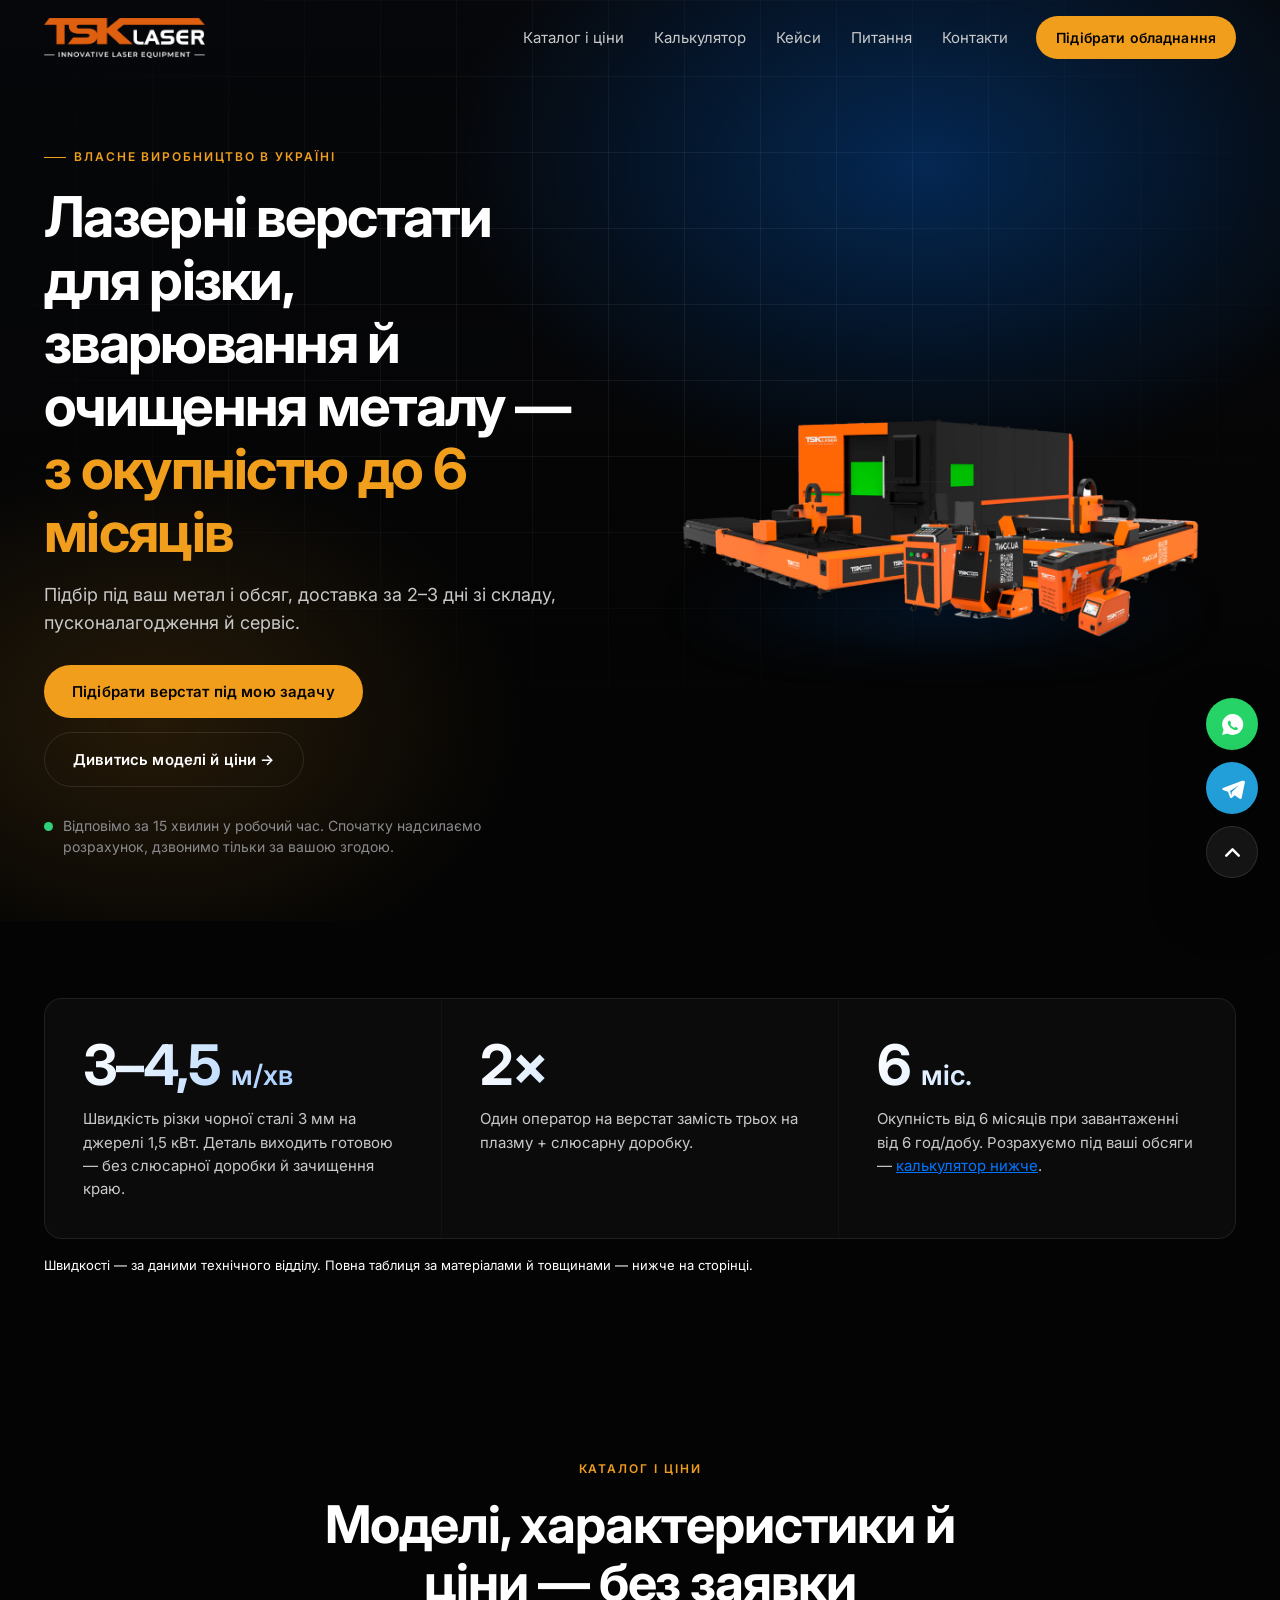
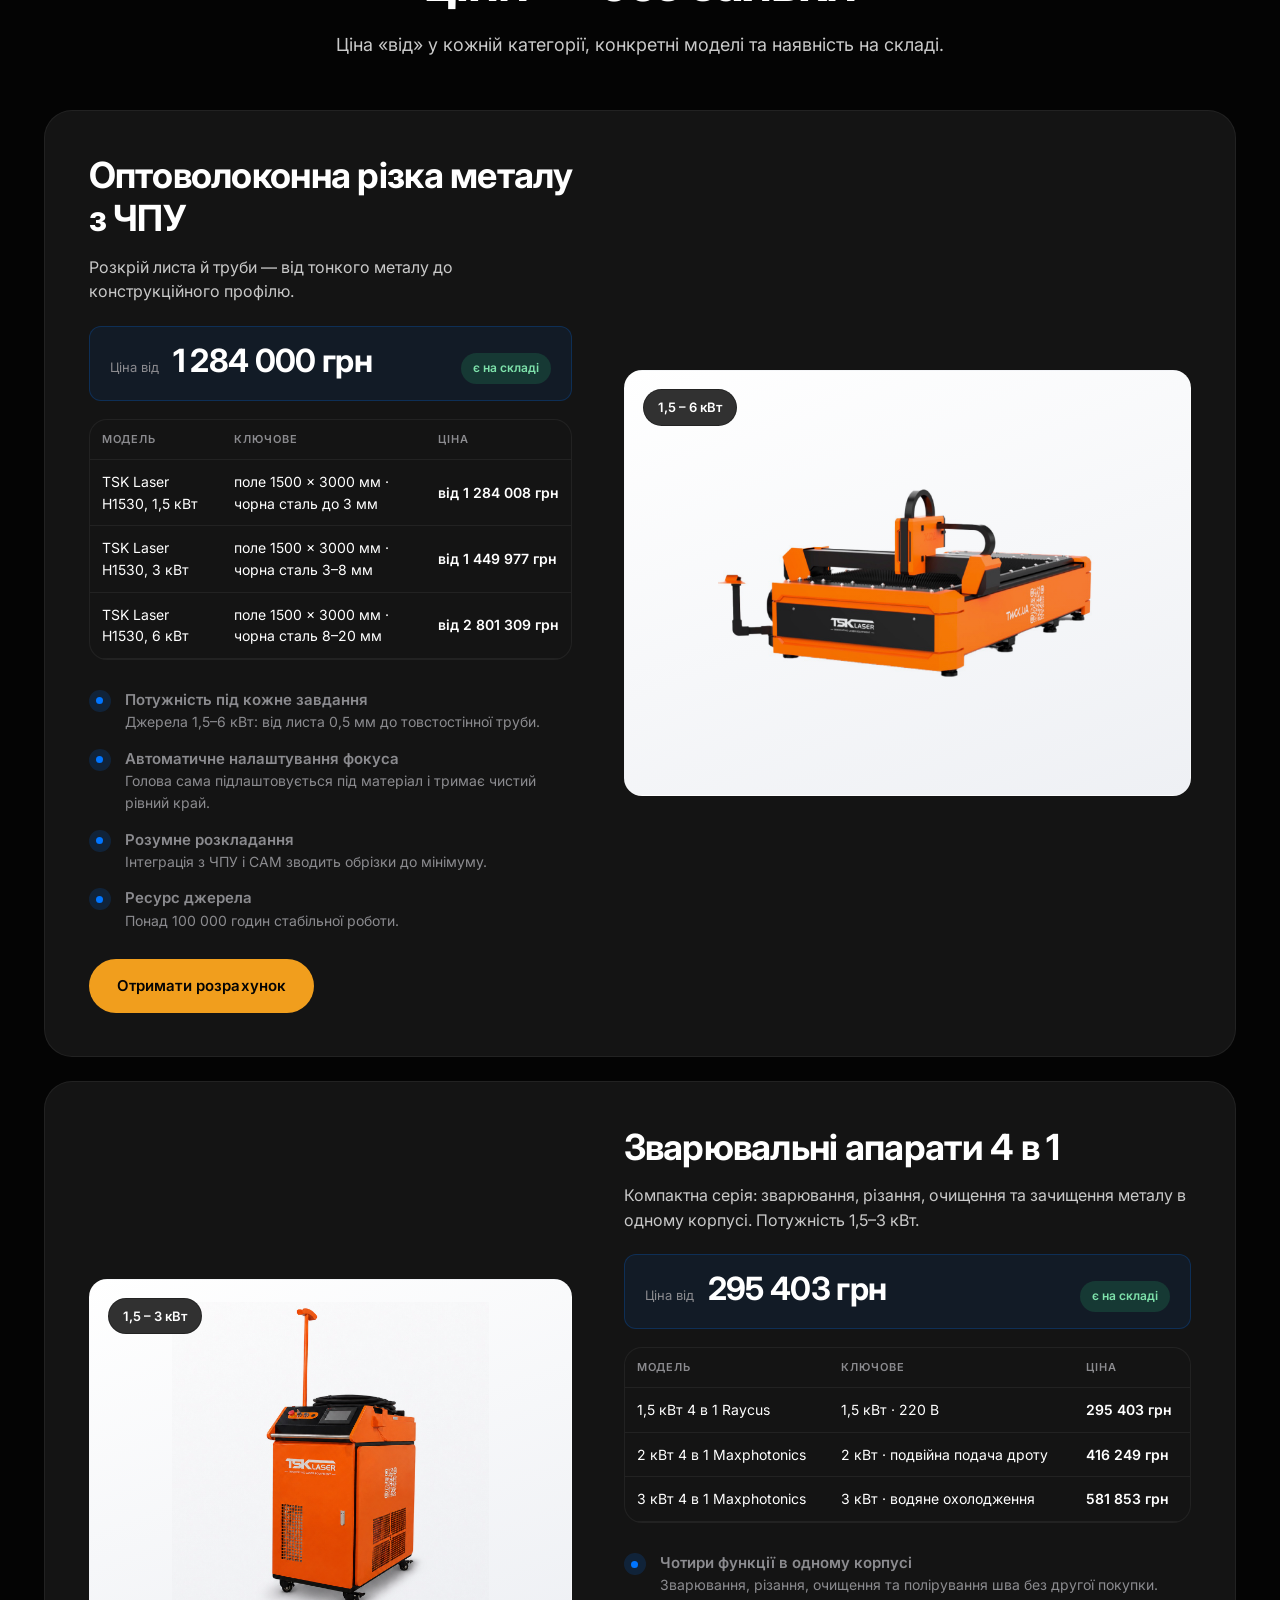
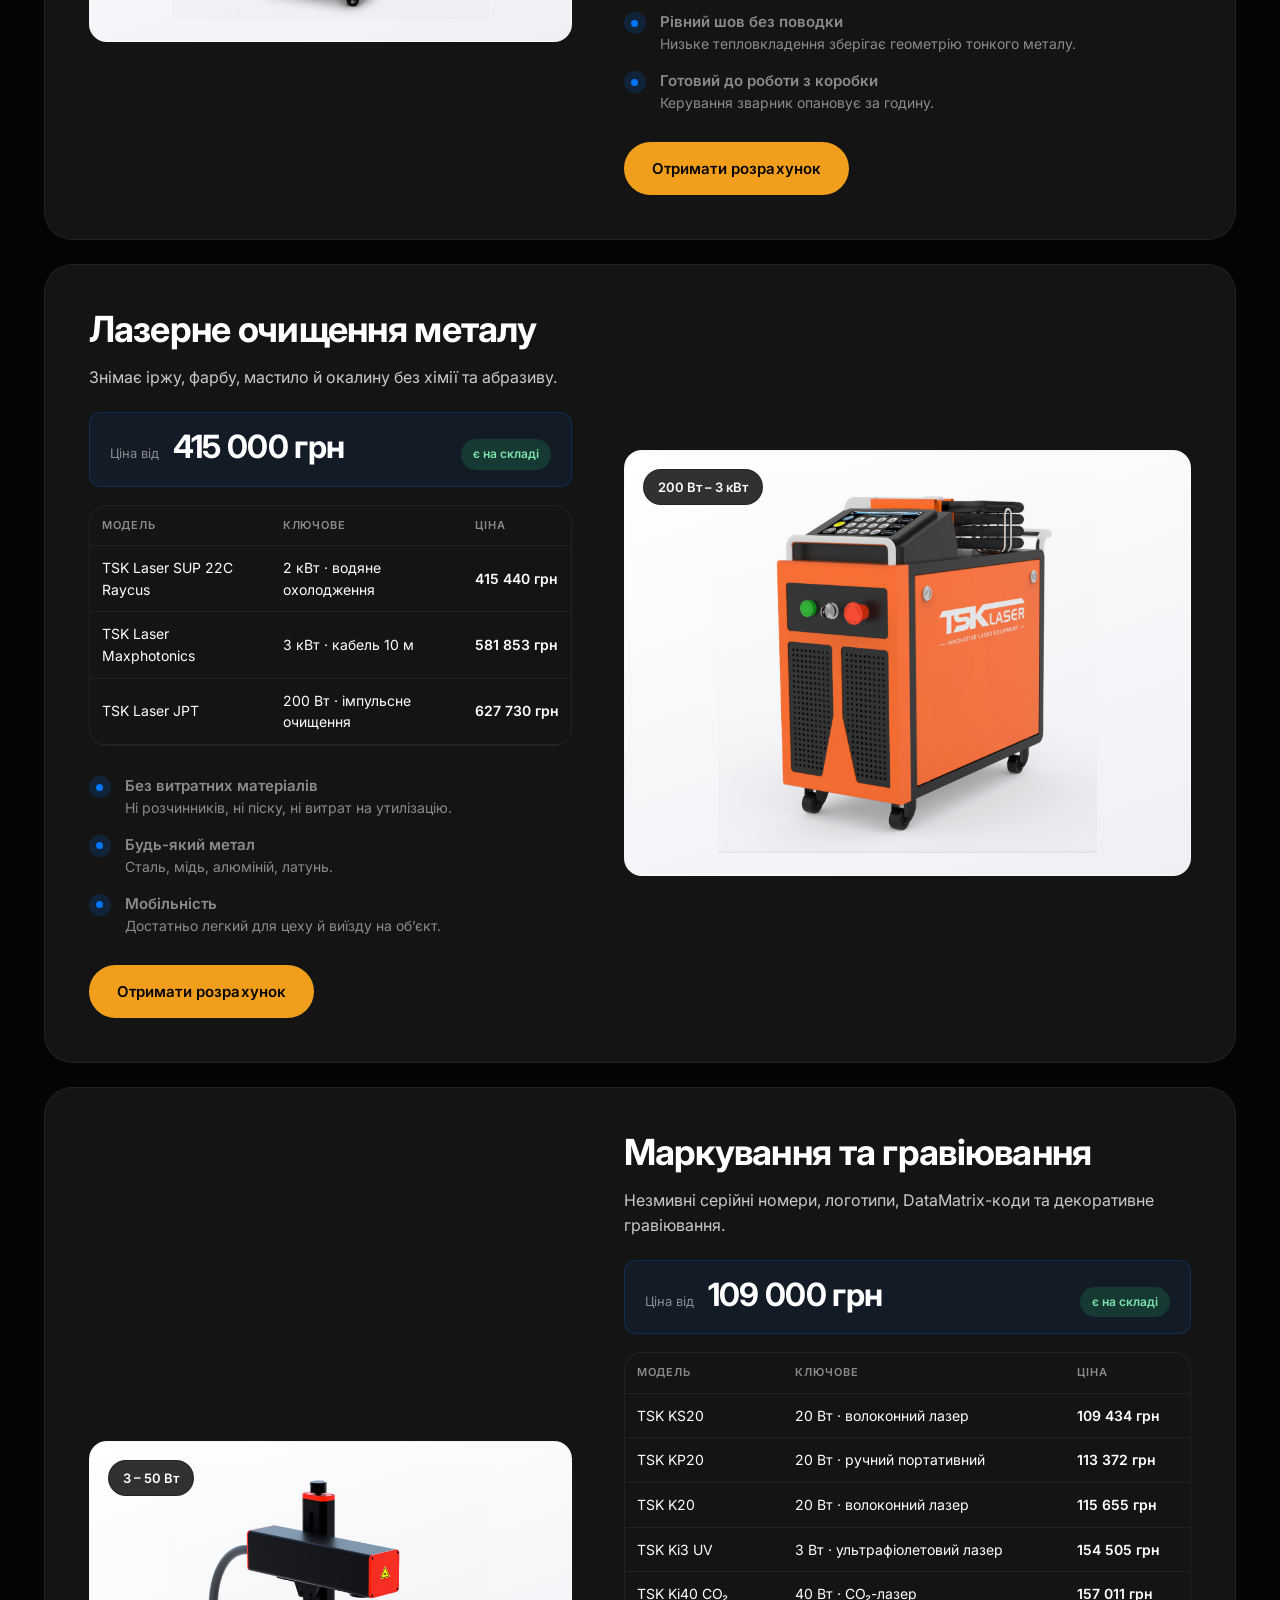
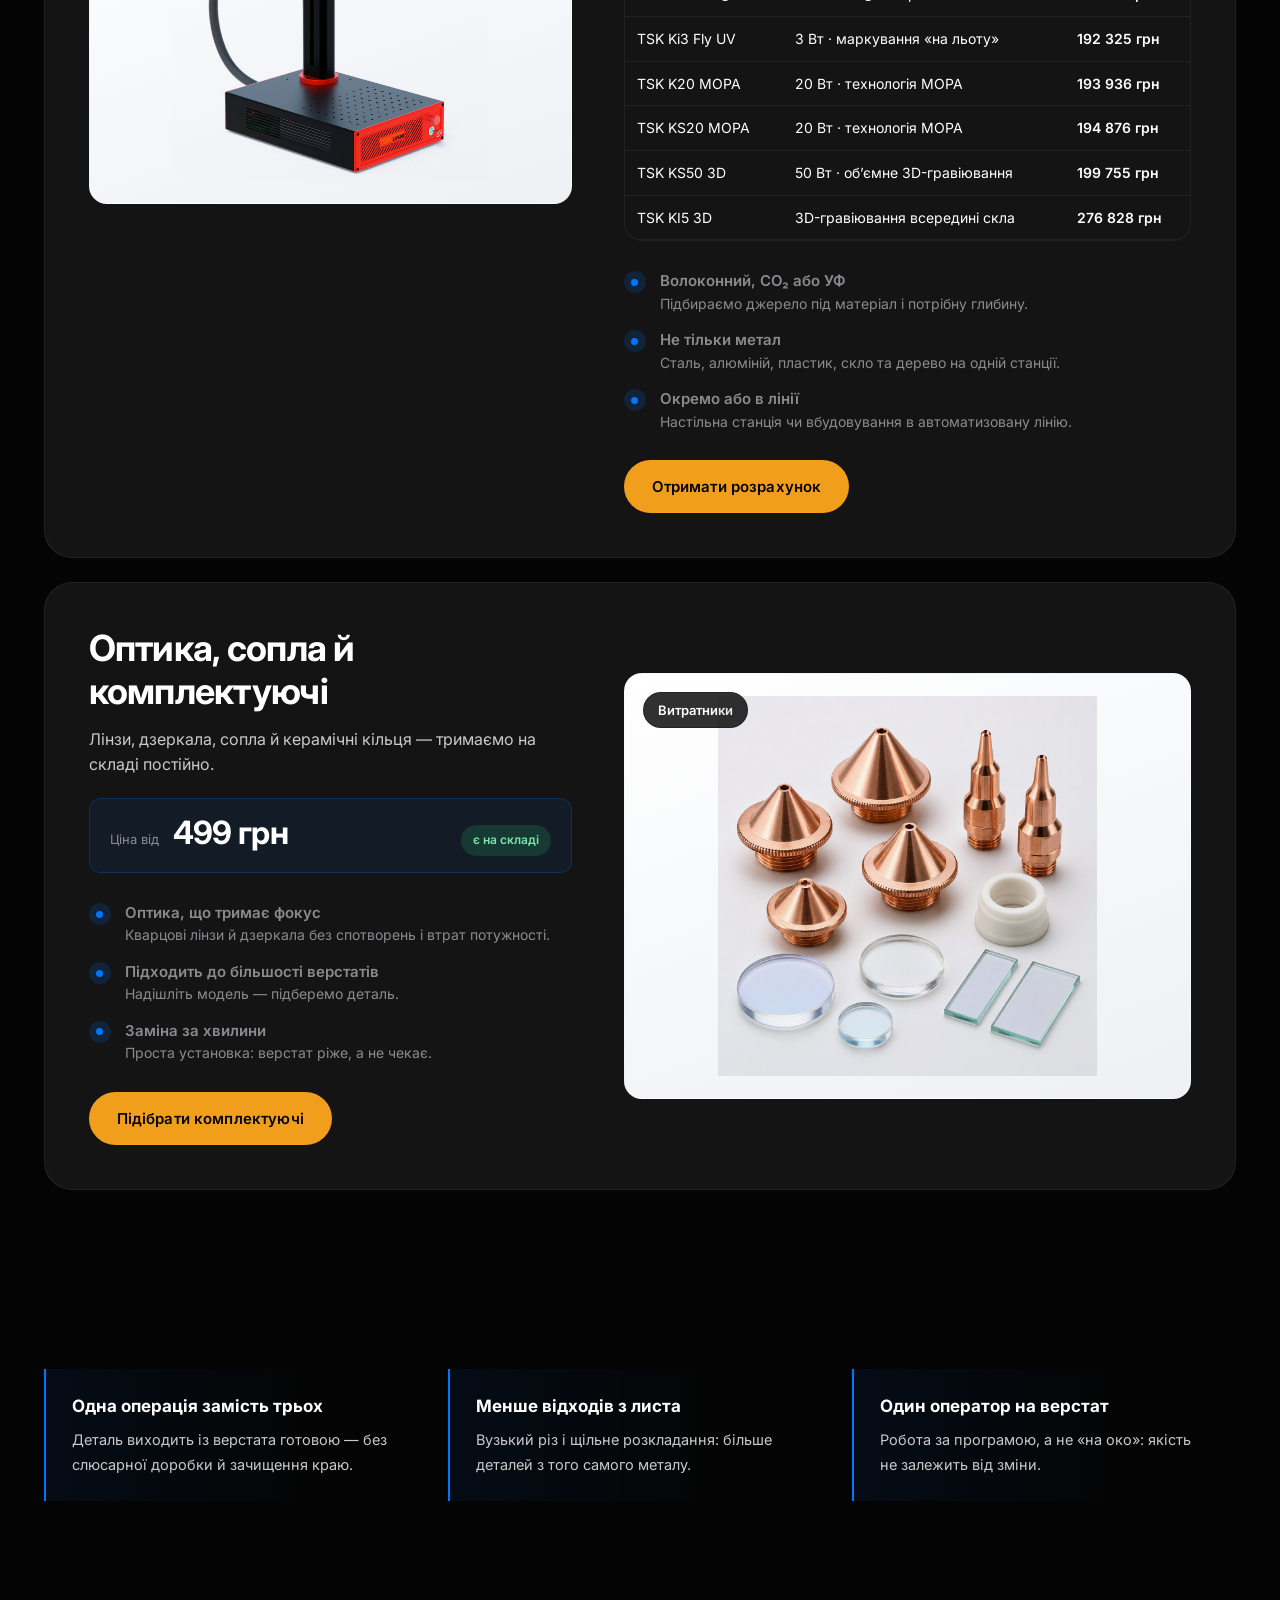
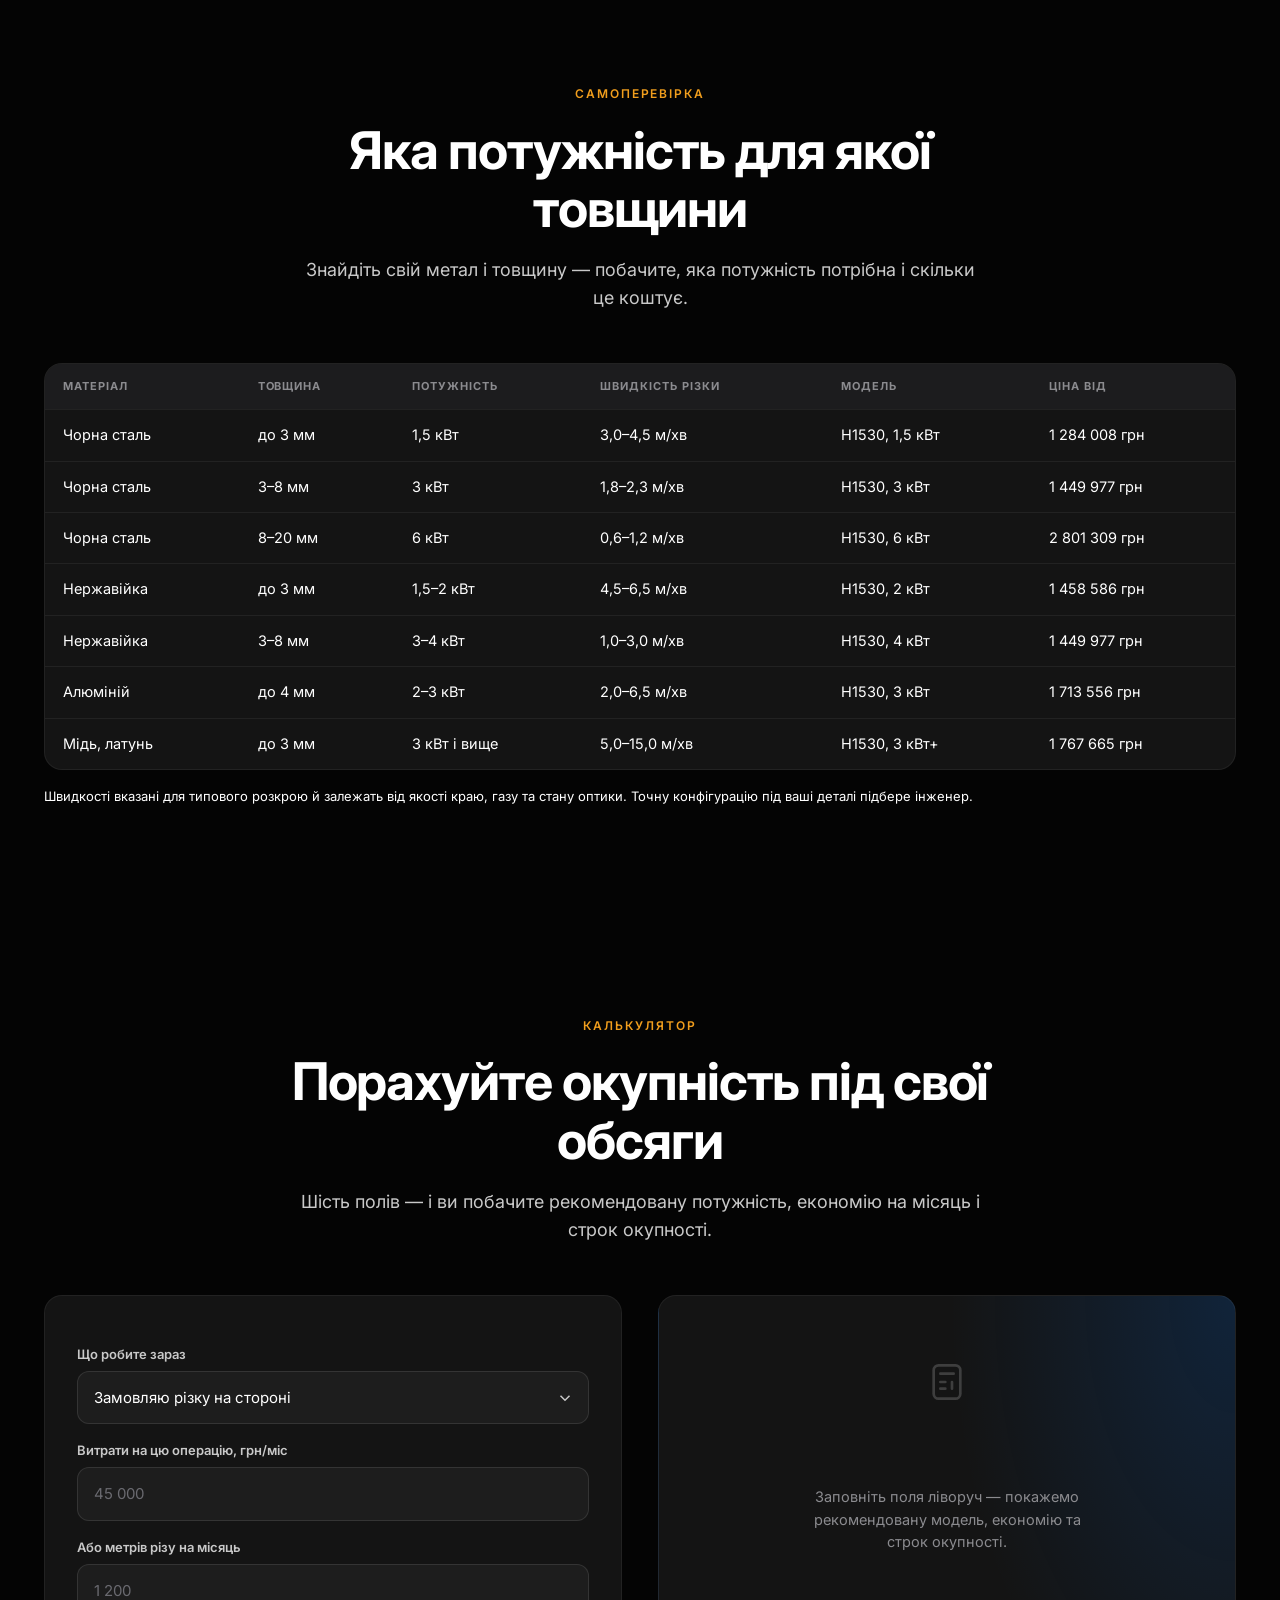
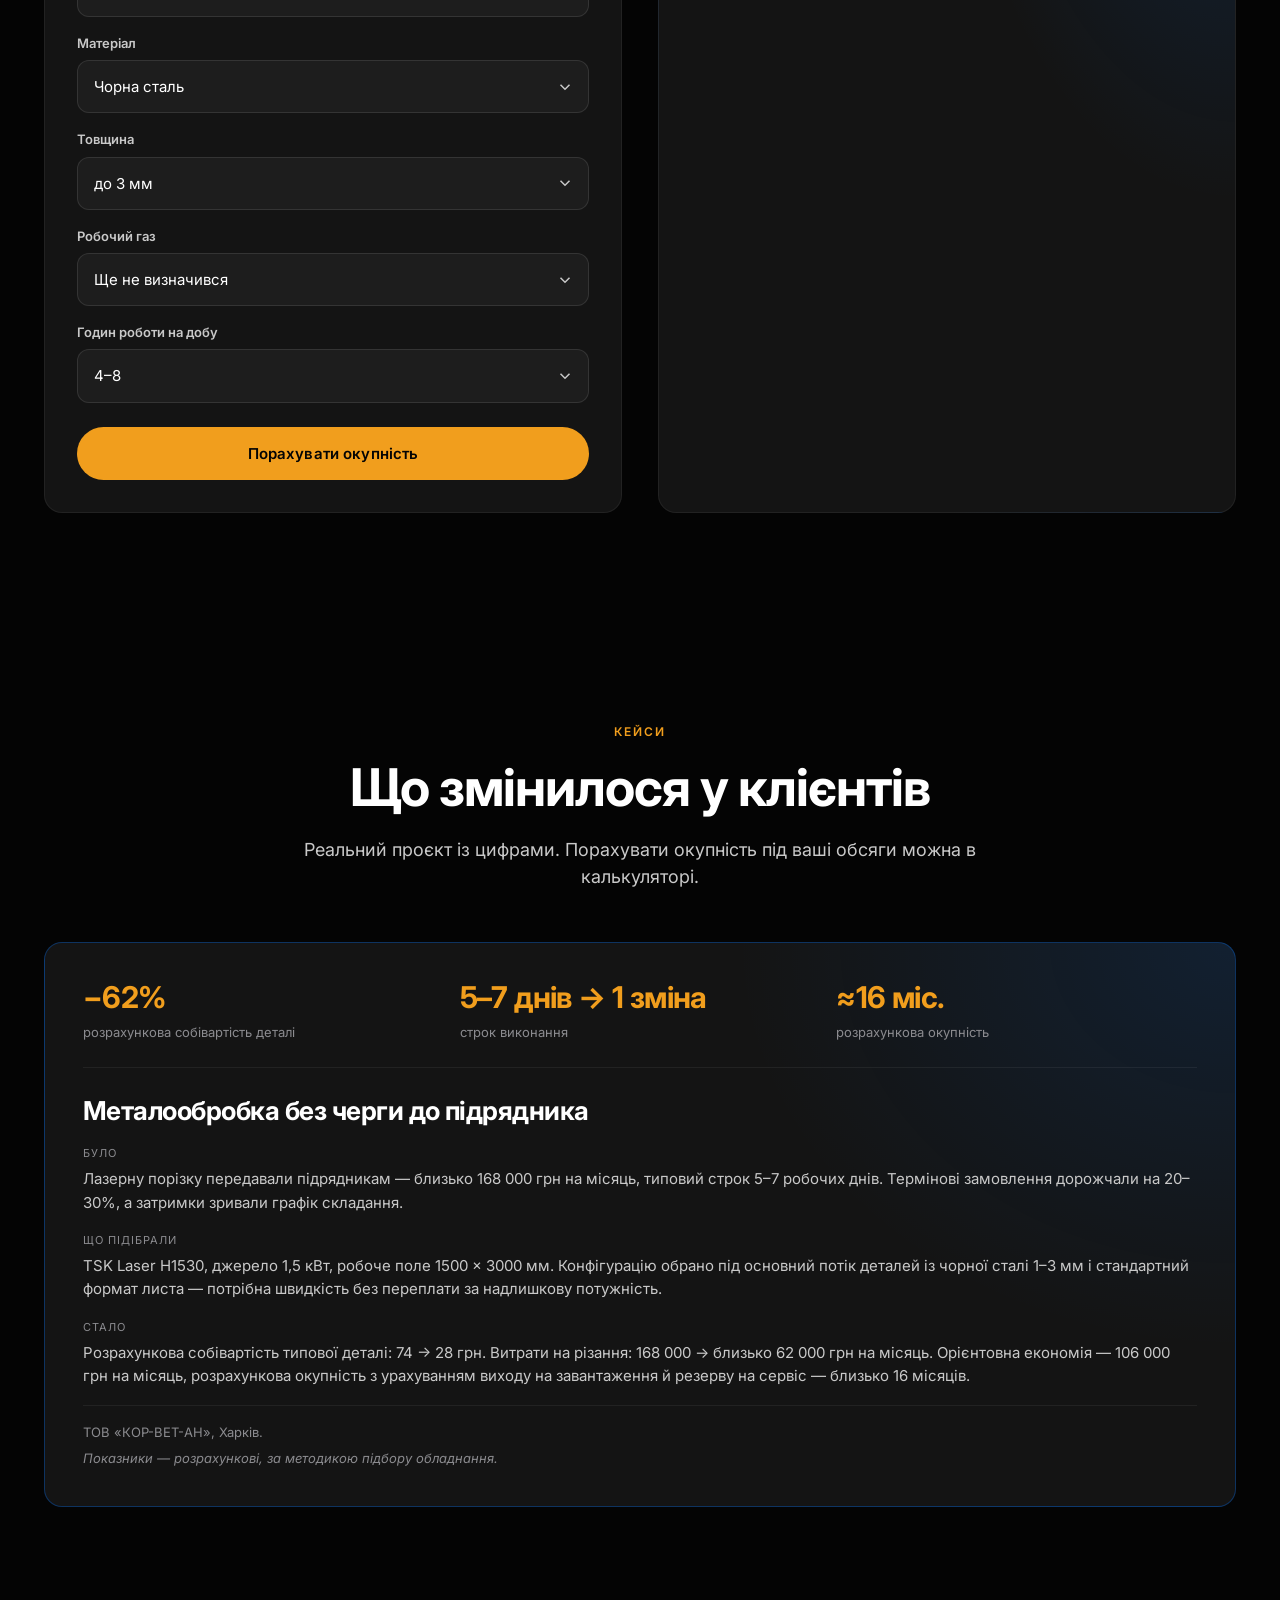
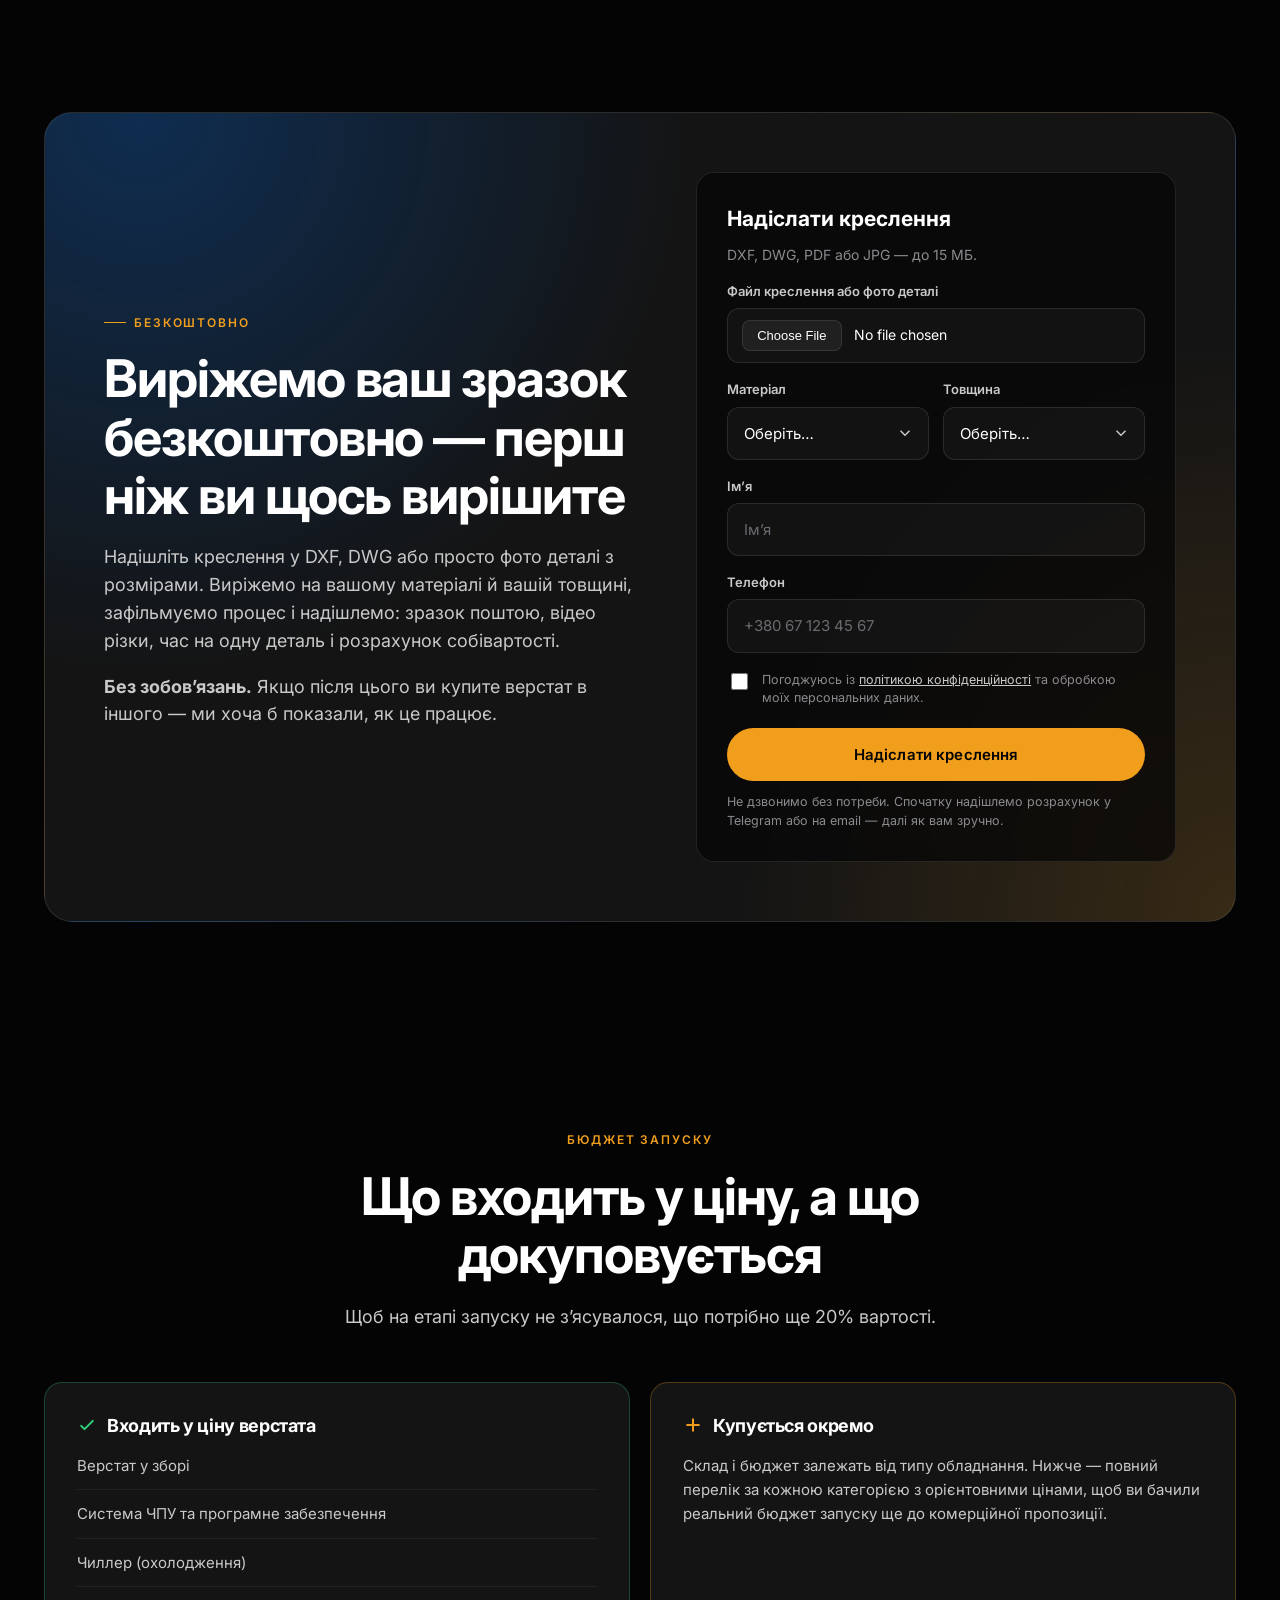
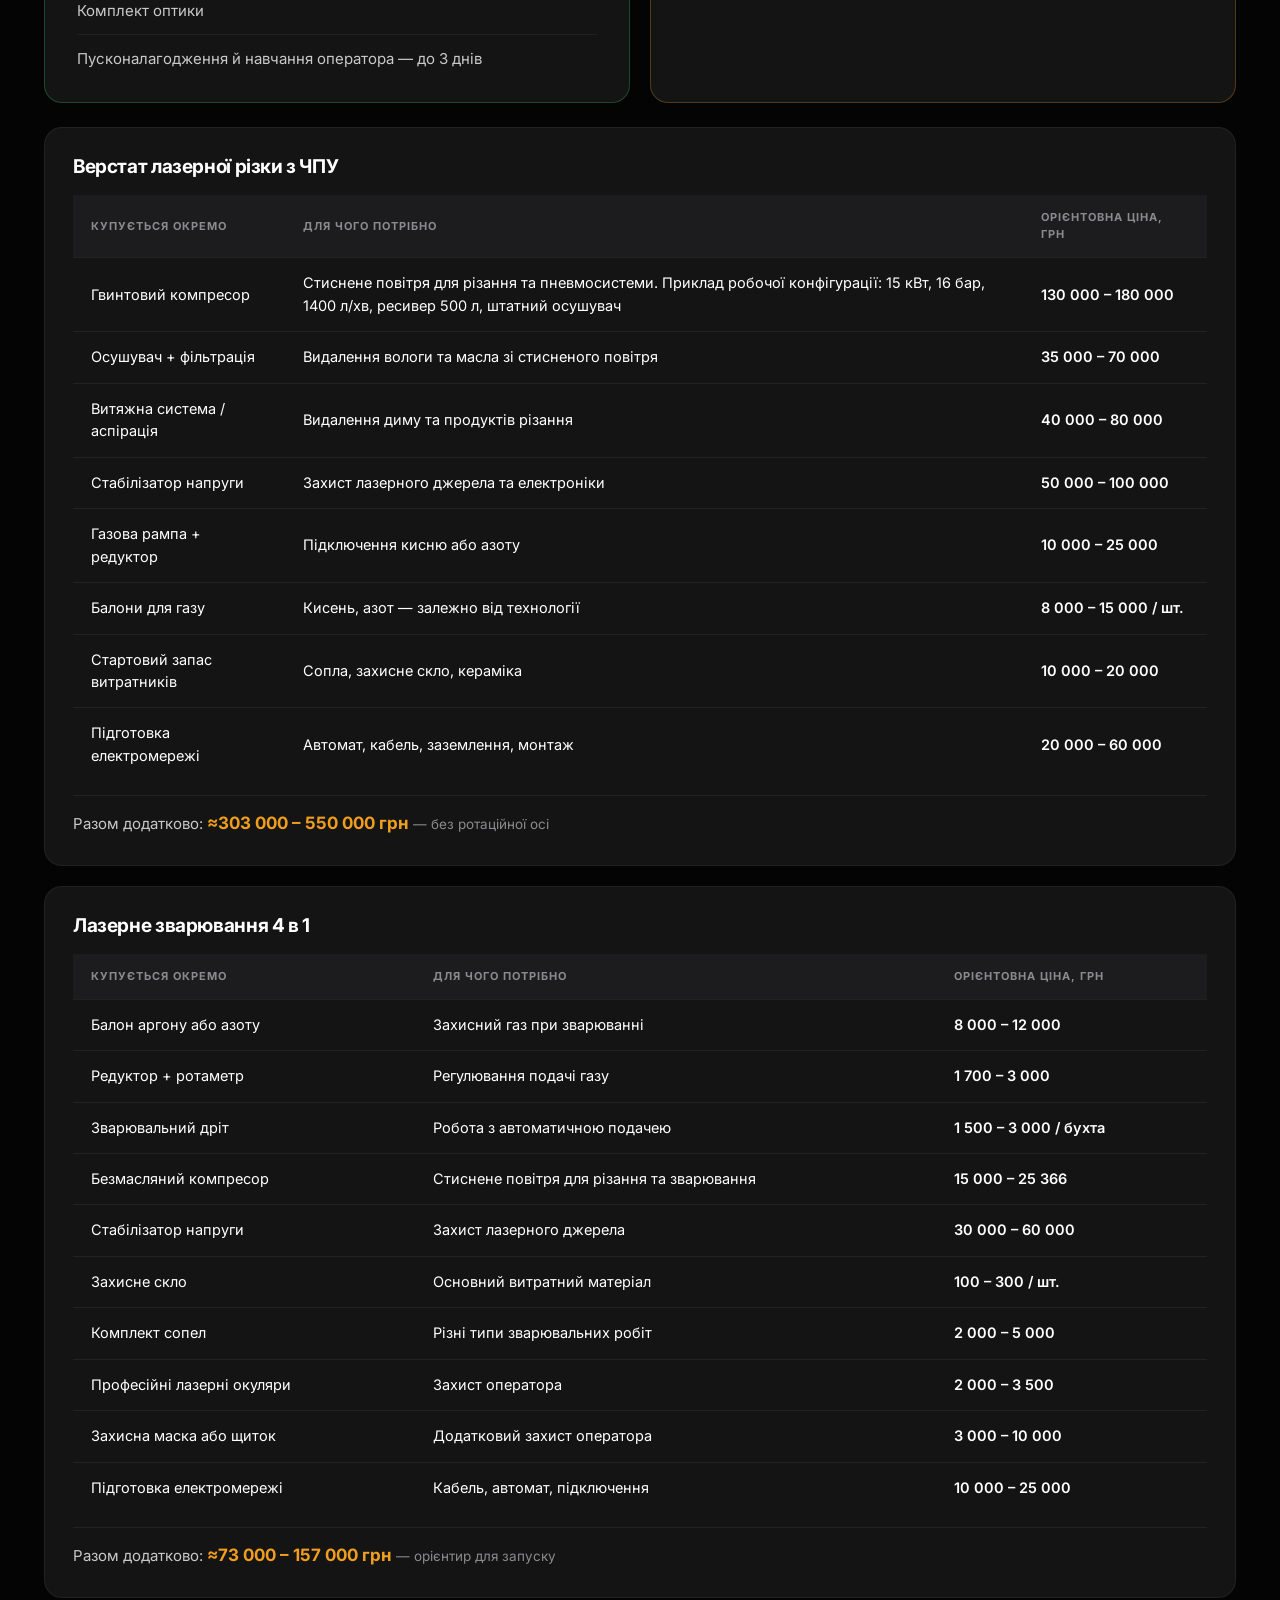
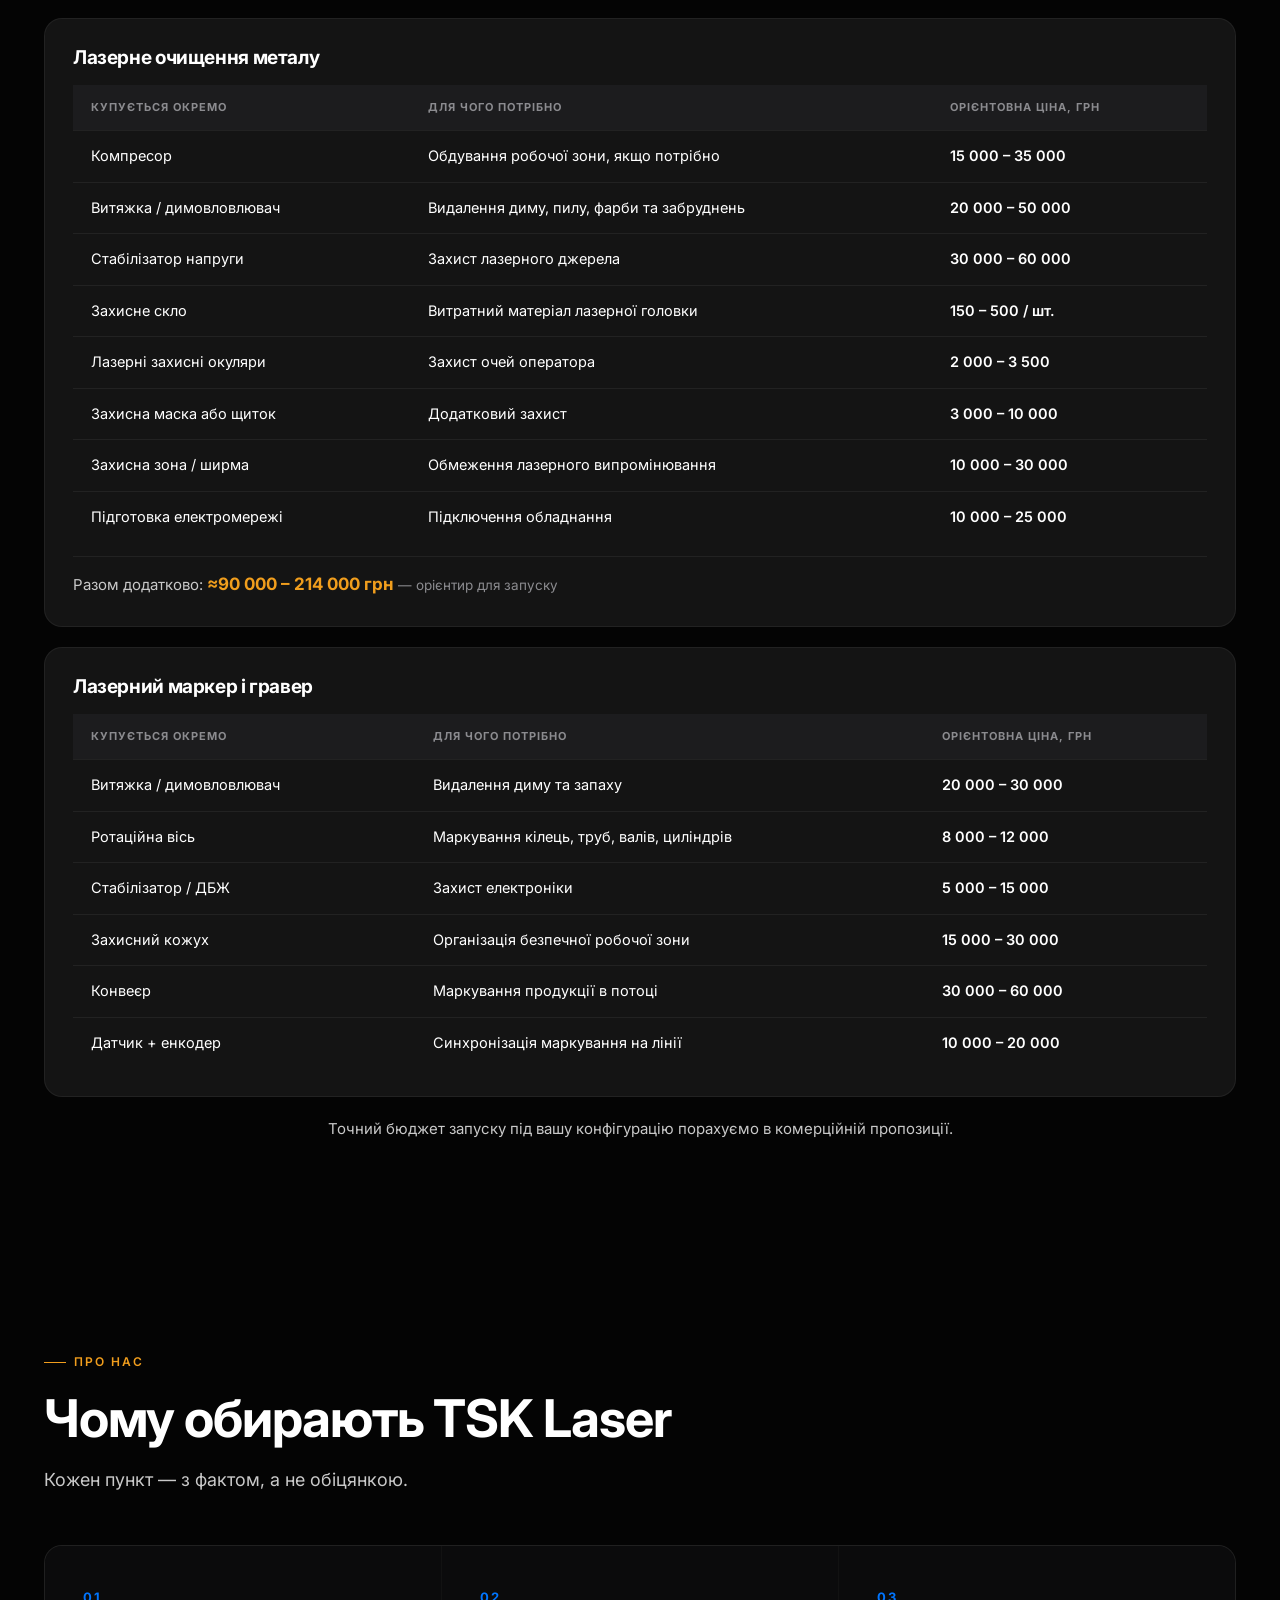
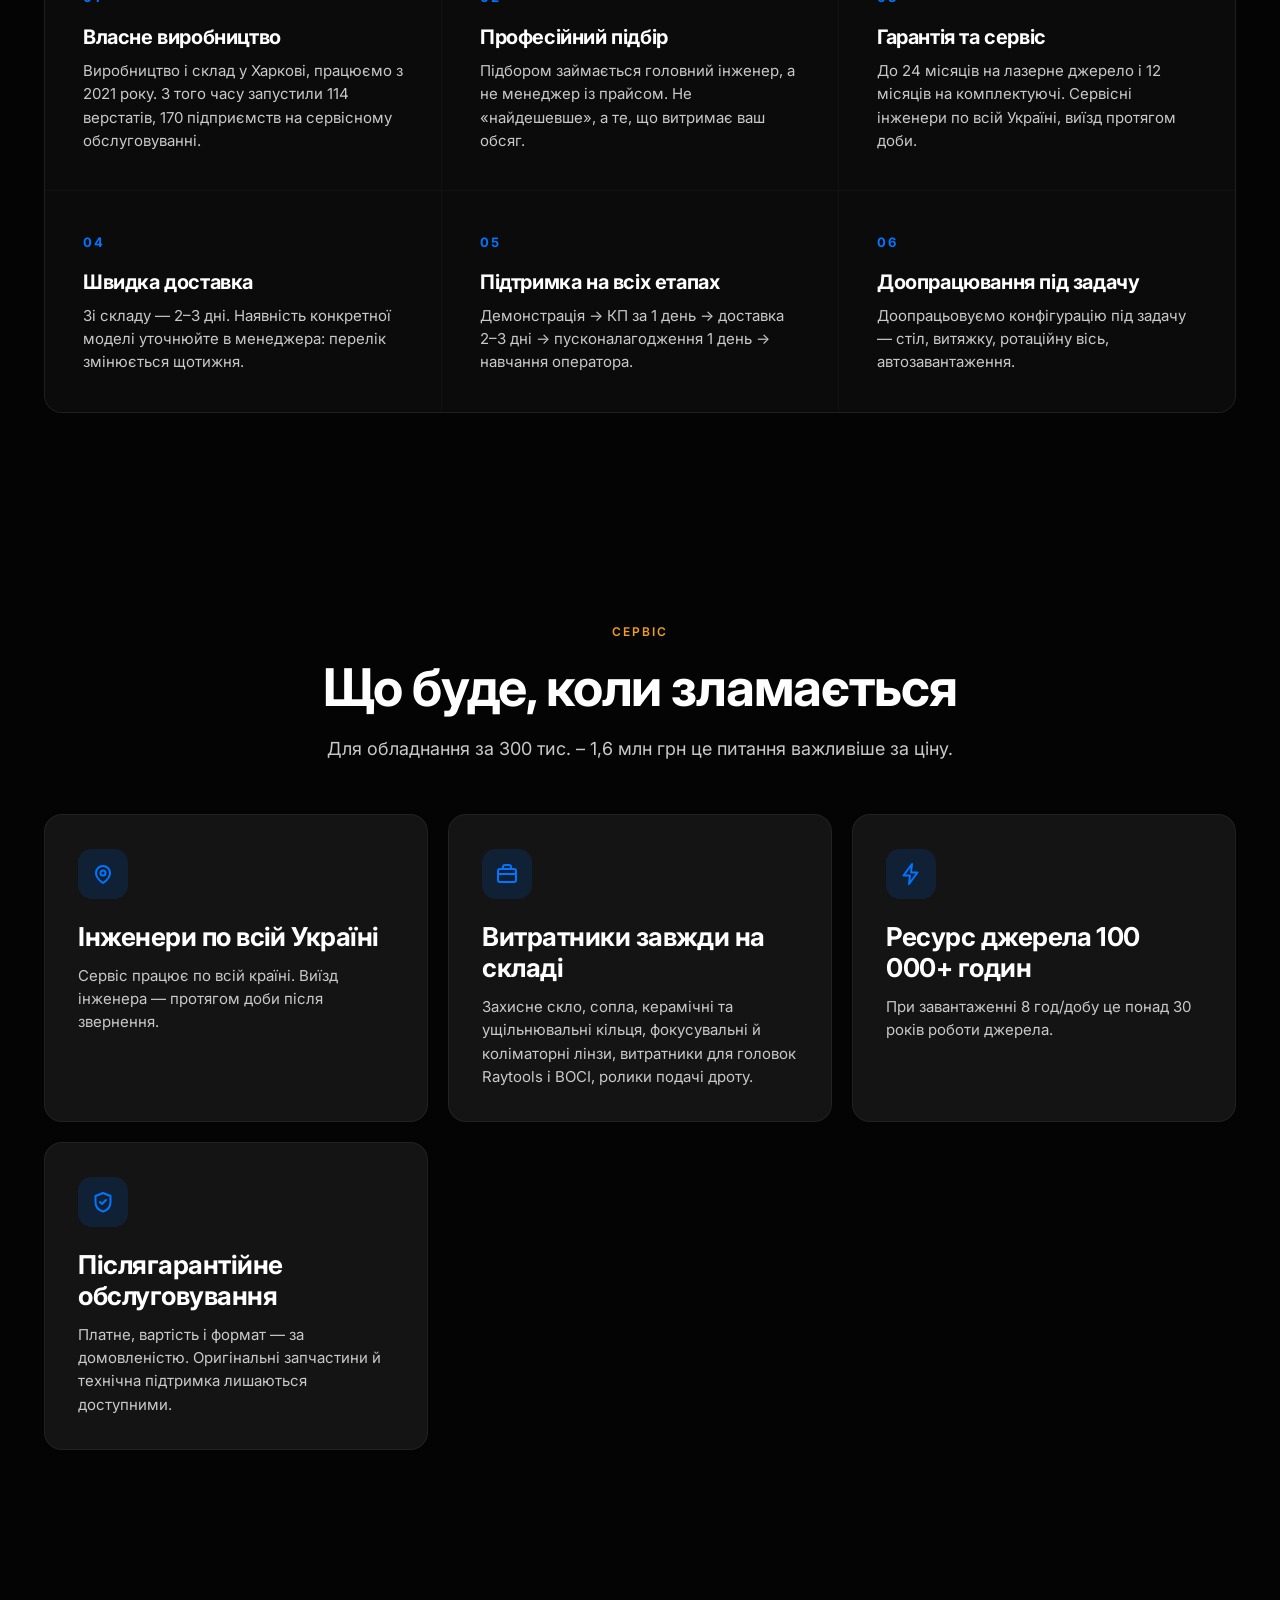
==== index.html @ 5970e2fc "Обмеження кількості цифр у полі телефону Більше 12 цифр (380 + 9 абонентських) ввести неможливо — ні" ====
<!DOCTYPE html>
<html lang="uk">
<head>
<meta charset="utf-8">

<!-- Google Tag Manager -->
<script>(function(w,d,s,l,i){w[l]=w[l]||[];w[l].push({'gtm.start':
new Date().getTime(),event:'gtm.js'});var f=d.getElementsByTagName(s)[0],
j=d.createElement(s),dl=l!='dataLayer'?'&l='+l:'';j.async=true;j.src=
'https://www.googletagmanager.com/gtm.js?id='+i+dl;f.parentNode.insertBefore(j,f);
})(window,document,'script','dataLayer','GTM-WZQLL2J5');</script>
<!-- End Google Tag Manager -->

<meta name="viewport" content="width=device-width, initial-scale=1">
<title>Лазерні верстати для різки, зварювання й очищення металу — TSK Laser</title>
<meta name="description" content="Лазерні верстати для різки, зварювання й очищення металу з окупністю до 6 місяців. Власне виробництво, підбір під ваш метал і обсяг, доставка 2–3 дні зі складу, пусконалагодження й сервіс.">
<meta name="theme-color" content="#040404">
<link rel="icon" type="image/png" href="assets/img/favicon.png">
<link rel="apple-touch-icon" href="assets/img/favicon.png">

<meta property="og:type" content="website">
<meta property="og:title" content="Лазерні верстати для різки, зварювання й очищення металу">
<meta property="og:description" content="Окупність до 6 місяців. Підбір під ваш метал і обсяг, доставка 2–3 дні зі складу, пусконалагодження й сервіс.">
<meta property="og:image" content="assets/img/og-cover.jpg">
<meta property="og:image:width" content="1200">
<meta property="og:image:height" content="630">
<meta property="og:locale" content="uk_UA">
<meta name="twitter:card" content="summary_large_image">

<link rel="preconnect" href="https://fonts.googleapis.com">
<link rel="preconnect" href="https://fonts.gstatic.com" crossorigin>
<link href="https://fonts.googleapis.com/css2?family=Inter:wght@400;500;600;700&display=swap" rel="stylesheet">
<link rel="stylesheet" href="assets/css/style.css">
</head>
<body>

<!-- Google Tag Manager (noscript) -->
<noscript><iframe src="https://www.googletagmanager.com/ns.html?id=GTM-WZQLL2J5"
height="0" width="0" style="display:none;visibility:hidden"></iframe></noscript>
<!-- End Google Tag Manager (noscript) -->


<!-- ============================ HEADER (А-1) ============================ -->
<header class="header" id="header">
  <div class="shell header__inner">
    <a class="logo" href="#top" aria-label="TSK Laser — на головну">
      <img class="logo__img" src="assets/img/logo.png" alt=""
           width="720" height="179" decoding="async">
    </a>

    <nav class="nav" aria-label="Основне меню">
      <ul class="nav__list">
        <li><a class="nav__link" href="#catalog">Каталог і ціни</a></li>
        <li><a class="nav__link" href="#calc">Калькулятор</a></li>
        <li><a class="nav__link" href="#cases">Кейси</a></li>
        <li><a class="nav__link" href="#faq">Питання</a></li>
        <li><a class="nav__link" href="#contacts">Контакти</a></li>
      </ul>
    </nav>

    <div class="header__actions">
      <button class="btn btn--amber btn--sm" type="button" data-quiz-open>Підібрати обладнання</button>

      <button class="burger" id="burger" type="button" aria-label="Меню" aria-expanded="false">
        <span></span><span></span><span></span>
      </button>
    </div>
  </div>
</header>

<div class="drawer" id="drawer">
  <a href="#catalog">Каталог і ціни</a>
  <a href="#thickness">Товщини й потужності</a>
  <a href="#calc">Калькулятор окупності</a>
  <a href="#cases">Кейси</a>
  <a href="#service">Сервіс</a>
  <a href="#faq">Питання</a>
  <a href="#contacts">Контакти</a>
  <button class="btn btn--amber btn--block" type="button" data-quiz-open>Підібрати обладнання</button>
</div>

<main id="top">

  <!-- ==================== 1. ПЕРШИЙ ЕКРАН (А-2) ==================== -->
  <section class="hero hero--lineup">
    <div class="hero__bg" aria-hidden="true"></div>
    <div class="hero__grid-lines" aria-hidden="true"></div>

    <div class="shell">
      <div class="hero__copy reveal">
        <span class="eyebrow">Власне виробництво в Україні</span>
        <h1>Лазерні верстати для різки, зварювання й очищення металу — <span class="highlight">з окупністю до 6 місяців</span></h1>
        <p class="hero__sub">
          Підбір під ваш метал і обсяг, доставка за 2–3 дні зі складу,
          пусконалагодження й сервіс.
        </p>

        <div class="hero__actions">
          <button class="btn btn--amber" type="button" data-quiz-open>Підібрати верстат під мою задачу</button>
          <a class="btn btn--ghost" href="#catalog">Дивитись моделі й ціни →</a>
        </div>

        <p class="hero__note hero__note--wide">
          <span class="pulse" aria-hidden="true"></span>
          <span>Відповімо за 15 хвилин у робочий час. Спочатку надсилаємо розрахунок, дзвонимо тільки за вашою згодою.</span>
        </p>
      </div>

      <!-- Знімок лінійки з прозорим тлом — лягає прямо на темний фон -->
      <div class="hero__lineup reveal">
        <img src="assets/img/lineup.png"
             alt="Лінійка обладнання TSK Laser: верстати лазерної різки листа й труби, зварювальний апарат 4 в 1, апарат очищення металу та маркер"
             width="1400" height="615" fetchpriority="high" decoding="async">
      </div>
    </div>
  </section>

  <!-- ==================== 2. ЦИФРИ З ПОЯСНЕННЯМ (А-3) ==================== -->
  <section class="section section--tight">
    <div class="shell">
      <div class="metrics reveal">
        <div class="metric">
          <div class="metric__value">3–4,5 <span class="metric__unit">м/хв</span></div>
          <p class="metric__label">Швидкість різки чорної сталі 3 мм на джерелі 1,5 кВт. Деталь виходить готовою — без слюсарної доробки й зачищення краю.</p>
        </div>
        <div class="metric">
          <div class="metric__value">2×</div>
          <p class="metric__label">Один оператор на верстат замість трьох на плазму + слюсарну доробку.</p>
        </div>
        <div class="metric">
          <div class="metric__value">6 <span class="metric__unit">міс.</span></div>
          <p class="metric__label">Окупність від 6 місяців при завантаженні від 6 год/добу. Розрахуємо під ваші обсяги — <a href="#calc">калькулятор нижче</a>.</p>
        </div>
      </div>
      <p class="metrics__source">
        Швидкості — за даними технічного відділу. Повна таблиця за матеріалами й товщинами — <a href="#thickness">нижче на сторінці</a>.
      </p>
    </div>
  </section>

  <!-- ==================== 3. КАТАЛОГ З ЦІНАМИ (Б-1) ==================== -->
  <section class="section" id="catalog">
    <div class="shell">
      <div class="section__head section__head--center reveal">
        <span class="eyebrow">Каталог і ціни</span>
        <h2>Моделі, характеристики й ціни — без заявки</h2>
        <p class="lead">Ціна «від» у кожній категорії, конкретні моделі та наявність на складі.</p>
      </div>

      <!-- 1. Різка -->
      <article class="product reveal">
        <div class="product__media product__media--photo">
          <span class="product__power">1,5 – 6 кВт</span>
          <img src="assets/img/cutting-ht.jpg" alt="Верстат лазерної різки листа й труби, серія HT, 1,5–6 кВт"
               width="1200" height="1200" loading="lazy" decoding="async">
        </div>
        <div>
          <h3 class="product__title">Оптоволоконна різка металу з ЧПУ</h3>
          <p class="product__desc">Розкрій листа й труби — від тонкого металу до конструкційного профілю.</p>

          <div class="price">
            <span class="price__label">Ціна від</span>
            <span class="price__value">1 284 000 грн</span>
            <span class="badge badge--stock">є на складі</span>
          </div>

          <div class="table-wrap table-wrap--flush">

            <table class="models">
              <thead><tr><th>Модель</th><th>Ключове</th><th>Ціна</th></tr></thead>
              <tbody>
                <tr><td>TSK Laser H1530, 1,5 кВт</td><td>поле 1500 × 3000 мм · чорна сталь до 3 мм</td><td>від 1 284 008 грн</td></tr>
                <tr><td>TSK Laser H1530, 3 кВт</td><td>поле 1500 × 3000 мм · чорна сталь 3–8 мм</td><td>від 1 449 977 грн</td></tr>
                <tr><td>TSK Laser H1530, 6 кВт</td><td>поле 1500 × 3000 мм · чорна сталь 8–20 мм</td><td>від 2 801 309 грн</td></tr>
              </tbody>
            </table>

          </div>

          <div class="product__specs">
            <div class="product__spec"><i></i><span><b>Потужність під кожне завдання</b><span>Джерела 1,5–6 кВт: від листа 0,5 мм до товстостінної труби.</span></span></div>
            <div class="product__spec"><i></i><span><b>Автоматичне налаштування фокуса</b><span>Голова сама підлаштовується під матеріал і тримає чистий рівний край.</span></span></div>
            <div class="product__spec"><i></i><span><b>Розумне розкладання</b><span>Інтеграція з ЧПУ і CAM зводить обрізки до мінімуму.</span></span></div>
            <div class="product__spec"><i></i><span><b>Ресурс джерела</b><span>Понад 100 000 годин стабільної роботи.</span></span></div>
          </div>

          <div class="product__actions">
            <button class="btn btn--amber" type="button" data-modal-open
                    data-modal-title="Розрахунок під різку металу"
                    data-modal-source="catalog-cutting"
                    data-modal-subject="Різка металу">Отримати розрахунок</button>
          </div>
        </div>
      </article>

      <!-- 2. Зварювання -->
      <article class="product reveal">
        <div class="product__media product__media--photo">
          <span class="product__power">1,5 – 3 кВт</span>
          <img src="assets/img/welding-4in1.jpg" alt="Лазерний зварювальний апарат 4 в 1, 3 кВт, з подвійною подачею дроту"
               width="1200" height="1200" loading="lazy" decoding="async">
        </div>
        <div>
          <h3 class="product__title">Зварювальні апарати 4 в 1</h3>
          <p class="product__desc">Компактна серія: зварювання, різання, очищення та зачищення металу в одному корпусі. Потужність 1,5–3 кВт.</p>

          <div class="price">
            <span class="price__label">Ціна від</span>
            <span class="price__value">295 403 грн</span>
            <span class="badge badge--stock">є на складі</span>
          </div>

          <div class="table-wrap table-wrap--flush">

            <table class="models">
              <thead><tr><th>Модель</th><th>Ключове</th><th>Ціна</th></tr></thead>
              <tbody>
                <tr><td>1,5 кВт 4 в 1 Raycus</td><td>1,5 кВт · 220 В</td><td>295 403 грн</td></tr>
                <tr><td>2 кВт 4 в 1 Maxphotonics</td><td>2 кВт · подвійна подача дроту</td><td>416 249 грн</td></tr>
                <tr><td>3 кВт 4 в 1 Maxphotonics</td><td>3 кВт · водяне охолодження</td><td>581 853 грн</td></tr>
              </tbody>
            </table>

          </div>

          <div class="product__specs">
            <div class="product__spec"><i></i><span><b>Чотири функції в одному корпусі</b><span>Зварювання, різання, очищення та полірування шва без другої покупки.</span></span></div>
            <div class="product__spec"><i></i><span><b>Рівний шов без поводки</b><span>Низьке тепловкладення зберігає геометрію тонкого металу.</span></span></div>
            <div class="product__spec"><i></i><span><b>Готовий до роботи з коробки</b><span>Керування зварник опановує за годину.</span></span></div>
          </div>

          <div class="product__actions">
            <button class="btn btn--amber" type="button" data-modal-open
                    data-modal-title="Розрахунок під зварювання"
                    data-modal-source="catalog-welding"
                    data-modal-subject="Зварювання">Отримати розрахунок</button>
          </div>
        </div>
      </article>

      <!-- 3. Очищення -->
      <article class="product reveal">
        <div class="product__media product__media--photo">
          <span class="product__power">200 Вт – 3 кВт</span>
          <img src="assets/img/cleaning-200w.jpg" alt="Апарат лазерного очищення металу, 200 Вт"
               width="1200" height="1200" loading="lazy" decoding="async">
        </div>
        <div>
          <h3 class="product__title">Лазерне очищення металу</h3>
          <p class="product__desc">Знімає іржу, фарбу, мастило й окалину без хімії та абразиву.</p>

          <div class="price">
            <span class="price__label">Ціна від</span>
            <span class="price__value">415 000 грн</span>
            <span class="badge badge--stock">є на складі</span>
          </div>

          <div class="table-wrap table-wrap--flush">

            <table class="models">
              <thead><tr><th>Модель</th><th>Ключове</th><th>Ціна</th></tr></thead>
              <tbody>
                <tr><td>TSK Laser SUP 22C Raycus</td><td>2 кВт · водяне охолодження</td><td>415 440 грн</td></tr>
                <tr><td>TSK Laser Maxphotonics</td><td>3 кВт · кабель 10 м</td><td>581 853 грн</td></tr>
                <tr><td>TSK Laser JPT</td><td>200 Вт · імпульсне очищення</td><td>627 730 грн</td></tr>
              </tbody>
            </table>

          </div>

          <div class="product__specs">
            <div class="product__spec"><i></i><span><b>Без витратних матеріалів</b><span>Ні розчинників, ні піску, ні витрат на утилізацію.</span></span></div>
            <div class="product__spec"><i></i><span><b>Будь-який метал</b><span>Сталь, мідь, алюміній, латунь.</span></span></div>
            <div class="product__spec"><i></i><span><b>Мобільність</b><span>Достатньо легкий для цеху й виїзду на об’єкт.</span></span></div>
          </div>

          <div class="product__actions">
            <button class="btn btn--amber" type="button" data-modal-open
                    data-modal-title="Розрахунок під очищення металу"
                    data-modal-source="catalog-cleaning"
                    data-modal-subject="Очищення металу">Отримати розрахунок</button>
          </div>
        </div>
      </article>

      <!-- 4. Маркування -->
      <article class="product reveal">
        <div class="product__media product__media--photo">
          <span class="product__power">3 – 50 Вт</span>
          <img src="assets/img/marking-fiber-k.jpg" alt="Волоконний лазерний маркер, серія K, 20–50 Вт"
               width="1200" height="1200" loading="lazy" decoding="async">
        </div>
        <div>
          <h3 class="product__title">Маркування та гравіювання</h3>
          <p class="product__desc">Незмивні серійні номери, логотипи, DataMatrix-коди та декоративне гравіювання.</p>

          <div class="price">
            <span class="price__label">Ціна від</span>
            <span class="price__value">109 000 грн</span>
            <span class="badge badge--stock">є на складі</span>
          </div>

          <div class="table-wrap table-wrap--flush">

            <table class="models">
              <thead><tr><th>Модель</th><th>Ключове</th><th>Ціна</th></tr></thead>
              <tbody>
                <tr><td>TSK KS20</td><td>20 Вт · волоконний лазер</td><td>109 434 грн</td></tr>
                <tr><td>TSK KP20</td><td>20 Вт · ручний портативний</td><td>113 372 грн</td></tr>
                <tr><td>TSK K20</td><td>20 Вт · волоконний лазер</td><td>115 655 грн</td></tr>
                <tr><td>TSK Ki3 UV</td><td>3 Вт · ультрафіолетовий лазер</td><td>154 505 грн</td></tr>
                <tr><td>TSK Ki40 CO₂</td><td>40 Вт · CO₂-лазер</td><td>157 011 грн</td></tr>
                <tr><td>TSK Ki3 Fly UV</td><td>3 Вт · маркування «на льоту»</td><td>192 325 грн</td></tr>
                <tr><td>TSK K20 MOPA</td><td>20 Вт · технологія MOPA</td><td>193 936 грн</td></tr>
                <tr><td>TSK KS20 MOPA</td><td>20 Вт · технологія MOPA</td><td>194 876 грн</td></tr>
                <tr><td>TSK KS50 3D</td><td>50 Вт · об’ємне 3D-гравіювання</td><td>199 755 грн</td></tr>
                <tr><td>TSK KI5 3D</td><td>3D-гравіювання всередині скла</td><td>276 828 грн</td></tr>
              </tbody>
            </table>

          </div>

          <div class="product__specs">
            <div class="product__spec"><i></i><span><b>Волоконний, CO₂ або УФ</b><span>Підбираємо джерело під матеріал і потрібну глибину.</span></span></div>
            <div class="product__spec"><i></i><span><b>Не тільки метал</b><span>Сталь, алюміній, пластик, скло та дерево на одній станції.</span></span></div>
            <div class="product__spec"><i></i><span><b>Окремо або в лінії</b><span>Настільна станція чи вбудовування в автоматизовану лінію.</span></span></div>
          </div>

          <div class="product__actions">
            <button class="btn btn--amber" type="button" data-modal-open
                    data-modal-title="Розрахунок під маркування та гравіювання"
                    data-modal-source="catalog-marking"
                    data-modal-subject="Маркування та гравіювання">Отримати розрахунок</button>
          </div>
        </div>
      </article>

      <!-- 5. Комплектуючі -->
      <article class="product reveal">
        <div class="product__media product__media--photo">
          <span class="product__power">Витратники</span>
          <img src="assets/img/parts-optics.jpg"
               alt="Витратники для лазерних верстатів: мідні сопла, керамічне кільце, фокусувальні лінзи та захисне скло"
               width="1200" height="1200" loading="lazy" decoding="async">
        </div>
        <div>
          <h3 class="product__title">Оптика, сопла й комплектуючі</h3>
          <p class="product__desc">Лінзи, дзеркала, сопла й керамічні кільця — тримаємо на складі постійно.</p>

          <div class="price">
            <span class="price__label">Ціна від</span>
            <span class="price__value">499 грн</span>
            <span class="badge badge--stock">є на складі</span>
          </div>

          <div class="product__specs">
            <div class="product__spec"><i></i><span><b>Оптика, що тримає фокус</b><span>Кварцові лінзи й дзеркала без спотворень і втрат потужності.</span></span></div>
            <div class="product__spec"><i></i><span><b>Підходить до більшості верстатів</b><span>Надішліть модель — підберемо деталь.</span></span></div>
            <div class="product__spec"><i></i><span><b>Заміна за хвилини</b><span>Проста установка: верстат ріже, а не чекає.</span></span></div>
          </div>

          <div class="product__actions">
            <button class="btn btn--amber" type="button" data-modal-open
                    data-modal-title="Підбір комплектуючих під вашу модель"
                    data-modal-source="catalog-parts"
                    data-modal-subject="Комплектуючі">Підібрати комплектуючі</button>
          </div>
        </div>
      </article>
    </div>
  </section>

  <!-- ==================== 3b. ПЕРЕВАГИ, 3 ТЕЗИ (А-6) ==================== -->
  <section class="section section--tight">
    <div class="shell">
      <div class="tri reveal">
        <div class="tri__item">
          <b>Одна операція замість трьох</b>
          <span>Деталь виходить із верстата готовою — без слюсарної доробки й зачищення краю.</span>
        </div>
        <div class="tri__item">
          <b>Менше відходів з листа</b>
          <span>Вузький різ і щільне розкладання: більше деталей з того самого металу.</span>
        </div>
        <div class="tri__item">
          <b>Один оператор на верстат</b>
          <span>Робота за програмою, а не «на око»: якість не залежить від зміни.</span>
        </div>
      </div>
    </div>
  </section>

  <!-- ==================== 4. ТОВЩИНИ Й ПОТУЖНОСТІ (Б-6) ==================== -->
  <section class="section" id="thickness">
    <div class="shell">
      <div class="section__head section__head--center reveal">
        <span class="eyebrow">Самоперевірка</span>
        <h2>Яка потужність для якої товщини</h2>
        <p class="lead">Знайдіть свій метал і товщину — побачите, яка потужність потрібна і скільки це коштує.</p>
      </div>

      <div class="table-wrap reveal">
        <table class="spec-table">
          <thead>
            <tr>
              <th>Матеріал</th>
              <th>Товщина</th>
              <th>Потужність</th>
              <th>Швидкість різки</th>
              <th>Модель</th>
              <th>Ціна від</th>
            </tr>
          </thead>
          <tbody>
            <tr><td>Чорна сталь</td><td>до 3 мм</td><td>1,5 кВт</td><td>3,0–4,5 м/хв</td><td>H1530, 1,5 кВт</td><td>1 284 008 грн</td></tr>
            <tr><td>Чорна сталь</td><td>3–8 мм</td><td>3 кВт</td><td>1,8–2,3 м/хв</td><td>H1530, 3 кВт</td><td>1 449 977 грн</td></tr>
            <tr><td>Чорна сталь</td><td>8–20 мм</td><td>6 кВт</td><td>0,6–1,2 м/хв</td><td>H1530, 6 кВт</td><td>2 801 309 грн</td></tr>
            <tr><td>Нержавійка</td><td>до 3 мм</td><td>1,5–2 кВт</td><td>4,5–6,5 м/хв</td><td>H1530, 2 кВт</td><td>1 458 586 грн</td></tr>
            <tr><td>Нержавійка</td><td>3–8 мм</td><td>3–4 кВт</td><td>1,0–3,0 м/хв</td><td>H1530, 4 кВт</td><td>1 449 977 грн</td></tr>
            <tr><td>Алюміній</td><td>до 4 мм</td><td>2–3 кВт</td><td>2,0–6,5 м/хв</td><td>H1530, 3 кВт</td><td>1 713 556 грн</td></tr>
            <tr><td>Мідь, латунь</td><td>до 3 мм</td><td>3 кВт і вище</td><td>5,0–15,0 м/хв</td><td>H1530, 3 кВт+</td><td>1 767 665 грн</td></tr>
          </tbody>
        </table>
      </div>
      <p class="table-note">
        Швидкості вказані для типового розкрою й залежать від якості краю, газу та стану оптики. Точну конфігурацію під ваші деталі підбере інженер.
      </p>
    </div>
  </section>

  <!-- ==================== 5. КАЛЬКУЛЯТОР ОКУПНОСТІ (Б-2) ==================== -->
  <section class="section" id="calc">
    <div class="shell">
      <div class="section__head section__head--center reveal">
        <span class="eyebrow">Калькулятор</span>
        <h2>Порахуйте окупність під свої обсяги</h2>
        <p class="lead">Шість полів — і ви побачите рекомендовану потужність, економію на місяць і строк окупності.</p>
      </div>

      <div class="calc reveal">
        <form class="calc__form" id="calcForm" novalidate>
          <div class="field">
            <label for="c-now">Що робите зараз</label>
            <select id="c-now" name="now">
              <option value="outsource">Замовляю різку на стороні</option>
              <option value="plasma">Ріжу плазмою</option>
              <option value="manual">Гільйотина + слюсарка</option>
              <option value="new">Нічого, новий напрямок</option>
            </select>
          </div>

          <div class="field">
            <label for="c-spend">Витрати на цю операцію, грн/міс</label>
            <input id="c-spend" name="spend" type="number" min="0" step="1000" inputmode="numeric" placeholder="45 000">
            <span class="field__error">Вкажіть витрати або метри різу</span>
          </div>

          <div class="field">
            <label for="c-metres">Або метрів різу на місяць</label>
            <input id="c-metres" name="metres" type="number" min="0" step="50" inputmode="numeric" placeholder="1 200">
          </div>

          <div class="field">
            <label for="c-material">Матеріал</label>
            <select id="c-material" name="material">
              <option value="steel">Чорна сталь</option>
              <option value="inox">Нержавійка</option>
              <option value="alu">Алюміній</option>
              <option value="copper">Мідь, латунь</option>
            </select>
          </div>

          <div class="field">
            <label for="c-thickness">Товщина</label>
            <select id="c-thickness" name="thickness">
              <option value="t3">до 3 мм</option>
              <option value="t8">3–8 мм</option>
              <option value="t20">8–20 мм</option>
              <option value="t20p">понад 20 мм</option>
            </select>
          </div>

          <div class="field">
            <label for="c-gas">Робочий газ</label>
            <select id="c-gas" name="gas">
              <option value="unknown">Ще не визначився</option>
              <option value="air">Стиснене повітря — 5–20 грн/год</option>
              <option value="oxygen">Кисень — 25–70 грн/год</option>
              <option value="nitrogen">Азот — 120–300 грн/год</option>
            </select>
          </div>

          <div class="field">
            <label for="c-hours">Годин роботи на добу</label>
            <select id="c-hours" name="hours">
              <option value="h4">до 4</option>
              <option value="h8" selected>4–8</option>
              <option value="h16">8–16</option>
              <option value="h16p">понад 16</option>
            </select>
          </div>

          <button class="btn btn--amber btn--block" type="submit">Порахувати окупність</button>
        </form>

        <div class="calc__result" id="calcResult" aria-live="polite">
          <div class="calc__empty" id="calcEmpty">
            <svg width="40" height="40" viewBox="0 0 24 24" fill="none" stroke="currentColor" stroke-width="1.6" stroke-linecap="round" stroke-linejoin="round"><rect x="4" y="2" width="16" height="20" rx="3"/><path d="M8 7h8M8 12h3M8 16h3M15 12v4"/></svg>
            <p>Заповніть поля ліворуч — покажемо рекомендовану модель, економію та строк окупності.</p>
          </div>

          <div class="calc__out" id="calcOut" hidden>
            <p class="calc__line">За вашими даними підходить <b id="rModel">—</b>, <b id="rPower">—</b> кВт — <b id="rPrice">—</b></p>
            <div class="calc__figures">
              <div><span>Орієнтовна економія</span><b id="rSave">—</b><small>на місяць</small></div>
              <div><span>Окупність</span><b id="rPayback">—</b><small>місяців</small></div>
            </div>
            <p class="calc__disclaimer">Це попередній розрахунок за середніми нормами. Точний зробить інженер під ваші креслення — надішлемо у PDF разом із комерційною пропозицією.</p>
            <button class="btn btn--amber btn--block" type="button" data-modal-open
                    data-modal-title="Точний розрахунок окупності у PDF"
                    data-modal-source="calculator"
                    data-modal-attach-calc>Надіслати точний розрахунок у PDF</button>
          </div>
        </div>
      </div>

    </div>
  </section>

  <!-- ==================== 6. КЕЙСИ (Б-4) ==================== -->
  <section class="section" id="cases">
    <div class="shell">
      <div class="section__head section__head--center reveal">
        <span class="eyebrow">Кейси</span>
        <h2>Що змінилося у клієнтів</h2>
        <p class="lead">
          Реальний проєкт із цифрами. Порахувати окупність під ваші обсяги
          можна <a href="#calc">в калькуляторі</a>.
        </p>
      </div>

      <article class="case case--featured reveal">
        <div class="case__figures">
          <div><b>−62%</b><span>розрахункова собівартість деталі</span></div>
          <div><b>5–7 днів → 1 зміна</b><span>строк виконання</span></div>
          <div><b>≈16 міс.</b><span>розрахункова окупність</span></div>
        </div>

        <h3>Металообробка без черги до підрядника</h3>

        <dl>
          <div>
            <dt>Було</dt>
            <dd>Лазерну порізку передавали підрядникам — близько 168 000 грн на місяць,
                типовий строк 5–7 робочих днів. Термінові замовлення дорожчали
                на 20–30%, а затримки зривали графік складання.</dd>
          </div>
          <div>
            <dt>Що підібрали</dt>
            <dd>TSK Laser H1530, джерело 1,5 кВт, робоче поле 1500 × 3000 мм.
                Конфігурацію обрано під основний потік деталей із чорної сталі
                1–3 мм і стандартний формат листа — потрібна швидкість без
                переплати за надлишкову потужність.</dd>
          </div>
          <div>
            <dt>Стало</dt>
            <dd>Розрахункова собівартість типової деталі: 74 → 28 грн. Витрати на
                різання: 168 000 → близько 62 000 грн на місяць. Орієнтовна економія —
                106 000 грн на місяць, розрахункова окупність з урахуванням виходу
                на завантаження й резерву на сервіс — близько 16 місяців.</dd>
          </div>
        </dl>

        <footer>
          ТОВ «КОР-ВЕТ-АН», Харків.
          <span class="case__note">Показники — розрахункові, за методикою підбору обладнання.</span>
        </footer>
      </article>

    </div>
  </section>

  <!-- ==================== 7. ТЕСТОВИЙ ЗРАЗОК (Б-5) ==================== -->
  <section class="section" id="sample">
    <div class="shell">
      <div class="cta reveal">
        <div class="cta__inner">
          <div>
            <span class="eyebrow">Безкоштовно</span>
            <h2>Виріжемо ваш зразок безкоштовно — перш ніж ви щось вирішите</h2>
            <p class="lead">
              Надішліть креслення у DXF, DWG або просто фото деталі з розмірами. Виріжемо на
              вашому матеріалі й вашій товщині, зафільмуємо процес і надішлемо: зразок поштою,
              відео різки, час на одну деталь і розрахунок собівартості.
            </p>
            <p class="lead"><b>Без зобов’язань.</b> Якщо після цього ви купите верстат в іншого — ми хоча б показали, як це працює.</p>
          </div>

          <form class="form" id="sampleForm" novalidate>
            <p class="form__title">Надіслати креслення</p>
            <p class="form__note">DXF, DWG, PDF або JPG — до 15 МБ.</p>

            <div class="field">
              <label for="s-file">Файл креслення або фото деталі</label>
              <input id="s-file" name="file" type="file" accept=".dxf,.dwg,.pdf,.jpg,.jpeg,.png">
              <span class="field__error">Підтримуються DXF, DWG, PDF, JPG, PNG — до 15 МБ</span>
            </div>

            <div class="field-row">
              <div class="field">
                <label for="s-material">Матеріал</label>
                <select id="s-material" name="material" required>
                  <option value="">Оберіть…</option>
                  <option>Чорна сталь</option>
                  <option>Нержавійка</option>
                  <option>Алюміній</option>
                  <option>Мідь, латунь</option>
                </select>
                <span class="field__error">Оберіть матеріал</span>
              </div>
              <div class="field">
                <label for="s-thickness">Товщина</label>
                <select id="s-thickness" name="thickness" required>
                  <option value="">Оберіть…</option>
                  <option>до 3 мм</option>
                  <option>3–8 мм</option>
                  <option>8–20 мм</option>
                  <option>понад 20 мм</option>
                </select>
                <span class="field__error">Оберіть товщину</span>
              </div>
            </div>

            <div class="field">
              <label for="s-name">Ім’я</label>
              <input id="s-name" name="name" type="text" autocomplete="name" placeholder="Ім’я" required>
              <span class="field__error">Вкажіть, будь ласка, ім’я</span>
            </div>

            <div class="field">
              <label for="s-phone">Телефон</label>
              <input id="s-phone" name="phone" type="tel" autocomplete="tel" inputmode="tel" maxlength="17" placeholder="+380 67 123 45 67" required>
              <span class="field__error">Вкажіть український номер: +380 XX XXX XX XX</span>
            </div>

            <label class="consent">
              <input type="checkbox" name="consent" required>
              <span>Погоджуюсь із <a href="privacy.html">політикою конфіденційності</a> та обробкою моїх персональних даних.</span>
            </label>
            <span class="field__error">Потрібна згода на обробку даних</span>

            <input type="hidden" name="form_source" value="sample-dxf">
            <button class="btn btn--amber btn--block" type="submit">Надіслати креслення</button>
            <p class="form__micro">Не дзвонимо без потреби. Спочатку надішлемо розрахунок у Telegram або на email — далі як вам зручно.</p>
          </form>
        </div>
      </div>
    </div>
  </section>

  <!-- ==================== 8. ЩО ВХОДИТЬ У КОМПЛЕКТ (Б-7) ==================== -->
  <section class="section" id="kit">
    <div class="shell">
      <div class="section__head section__head--center reveal">
        <span class="eyebrow">Бюджет запуску</span>
        <h2>Що входить у ціну, а що докуповується</h2>
        <p class="lead">Щоб на етапі запуску не з’ясувалося, що потрібно ще 20% вартості.</p>
      </div>

      <div class="kit reveal">
        <div class="kit__col kit__col--in">
          <h3><svg width="20" height="20" viewBox="0 0 24 24" fill="none" stroke="currentColor" stroke-width="2.4" stroke-linecap="round" stroke-linejoin="round"><path d="m5 13 4 4L19 7"/></svg> Входить у ціну верстата</h3>
          <ul>
            <li>Верстат у зборі</li>
            <li>Система ЧПУ та програмне забезпечення</li>
            <li>Чиллер (охолодження)</li>
            <li>Комплект оптики</li>
            <li>Пусконалагодження й навчання оператора — до 3 днів</li>
          </ul>
        </div>

        <div class="kit__col kit__col--out">
          <h3><svg width="20" height="20" viewBox="0 0 24 24" fill="none" stroke="currentColor" stroke-width="2.4" stroke-linecap="round" stroke-linejoin="round"><path d="M12 5v14M5 12h14"/></svg> Купується окремо</h3>
          <p class="kit__intro">
            Склад і бюджет залежать від типу обладнання. Нижче — повний перелік
            за кожною категорією з орієнтовними цінами, щоб ви бачили реальний
            бюджет запуску ще до комерційної пропозиції.
          </p>
        </div>
      </div>

      <div class="kit-groups">
        <article class="kit-group reveal">
          <h3>Верстат лазерної різки з ЧПУ</h3>
          <div class="table-wrap">
            <table class="spec-table">
              <thead><tr><th>Купується окремо</th><th>Для чого потрібно</th><th>Орієнтовна ціна, грн</th></tr></thead>
              <tbody>
                <tr><td>Гвинтовий компресор</td><td>Стиснене повітря для різання та пневмосистеми. Приклад робочої конфігурації: 15 кВт, 16 бар, 1400 л/хв, ресивер 500 л, штатний осушувач</td><td>130 000 – 180 000</td></tr>
                <tr><td>Осушувач + фільтрація</td><td>Видалення вологи та масла зі стисненого повітря</td><td>35 000 – 70 000</td></tr>
                <tr><td>Витяжна система / аспірація</td><td>Видалення диму та продуктів різання</td><td>40 000 – 80 000</td></tr>
                <tr><td>Стабілізатор напруги</td><td>Захист лазерного джерела та електроніки</td><td>50 000 – 100 000</td></tr>
                <tr><td>Газова рампа + редуктор</td><td>Підключення кисню або азоту</td><td>10 000 – 25 000</td></tr>
                <tr><td>Балони для газу</td><td>Кисень, азот — залежно від технології</td><td>8 000 – 15 000 / шт.</td></tr>
                <tr><td>Стартовий запас витратників</td><td>Сопла, захисне скло, кераміка</td><td>10 000 – 20 000</td></tr>
                <tr><td>Підготовка електромережі</td><td>Автомат, кабель, заземлення, монтаж</td><td>20 000 – 60 000</td></tr>
              </tbody>
            </table>
          </div>
          <p class="kit-group__total">Разом додатково: <b>≈303 000 – 550 000 грн</b> <span>— без ротаційної осі</span></p>
        </article>
        <article class="kit-group reveal">
          <h3>Лазерне зварювання 4 в 1</h3>
          <div class="table-wrap">
            <table class="spec-table">
              <thead><tr><th>Купується окремо</th><th>Для чого потрібно</th><th>Орієнтовна ціна, грн</th></tr></thead>
              <tbody>
                <tr><td>Балон аргону або азоту</td><td>Захисний газ при зварюванні</td><td>8 000 – 12 000</td></tr>
                <tr><td>Редуктор + ротаметр</td><td>Регулювання подачі газу</td><td>1 700 – 3 000</td></tr>
                <tr><td>Зварювальний дріт</td><td>Робота з автоматичною подачею</td><td>1 500 – 3 000 / бухта</td></tr>
                <tr><td>Безмасляний компресор</td><td>Стиснене повітря для різання та зварювання</td><td>15 000 – 25 366</td></tr>
                <tr><td>Стабілізатор напруги</td><td>Захист лазерного джерела</td><td>30 000 – 60 000</td></tr>
                <tr><td>Захисне скло</td><td>Основний витратний матеріал</td><td>100 – 300 / шт.</td></tr>
                <tr><td>Комплект сопел</td><td>Різні типи зварювальних робіт</td><td>2 000 – 5 000</td></tr>
                <tr><td>Професійні лазерні окуляри</td><td>Захист оператора</td><td>2 000 – 3 500</td></tr>
                <tr><td>Захисна маска або щиток</td><td>Додатковий захист оператора</td><td>3 000 – 10 000</td></tr>
                <tr><td>Підготовка електромережі</td><td>Кабель, автомат, підключення</td><td>10 000 – 25 000</td></tr>
              </tbody>
            </table>
          </div>
          <p class="kit-group__total">Разом додатково: <b>≈73 000 – 157 000 грн</b> <span>— орієнтир для запуску</span></p>
        </article>
        <article class="kit-group reveal">
          <h3>Лазерне очищення металу</h3>
          <div class="table-wrap">
            <table class="spec-table">
              <thead><tr><th>Купується окремо</th><th>Для чого потрібно</th><th>Орієнтовна ціна, грн</th></tr></thead>
              <tbody>
                <tr><td>Компресор</td><td>Обдування робочої зони, якщо потрібно</td><td>15 000 – 35 000</td></tr>
                <tr><td>Витяжка / димовловлювач</td><td>Видалення диму, пилу, фарби та забруднень</td><td>20 000 – 50 000</td></tr>
                <tr><td>Стабілізатор напруги</td><td>Захист лазерного джерела</td><td>30 000 – 60 000</td></tr>
                <tr><td>Захисне скло</td><td>Витратний матеріал лазерної головки</td><td>150 – 500 / шт.</td></tr>
                <tr><td>Лазерні захисні окуляри</td><td>Захист очей оператора</td><td>2 000 – 3 500</td></tr>
                <tr><td>Захисна маска або щиток</td><td>Додатковий захист</td><td>3 000 – 10 000</td></tr>
                <tr><td>Захисна зона / ширма</td><td>Обмеження лазерного випромінювання</td><td>10 000 – 30 000</td></tr>
                <tr><td>Підготовка електромережі</td><td>Підключення обладнання</td><td>10 000 – 25 000</td></tr>
              </tbody>
            </table>
          </div>
          <p class="kit-group__total">Разом додатково: <b>≈90 000 – 214 000 грн</b> <span>— орієнтир для запуску</span></p>
        </article>
        <article class="kit-group reveal">
          <h3>Лазерний маркер і гравер</h3>
          <div class="table-wrap">
            <table class="spec-table">
              <thead><tr><th>Купується окремо</th><th>Для чого потрібно</th><th>Орієнтовна ціна, грн</th></tr></thead>
              <tbody>
                <tr><td>Витяжка / димовловлювач</td><td>Видалення диму та запаху</td><td>20 000 – 30 000</td></tr>
                <tr><td>Ротаційна вісь</td><td>Маркування кілець, труб, валів, циліндрів</td><td>8 000 – 12 000</td></tr>
                <tr><td>Стабілізатор / ДБЖ</td><td>Захист електроніки</td><td>5 000 – 15 000</td></tr>
                <tr><td>Захисний кожух</td><td>Організація безпечної робочої зони</td><td>15 000 – 30 000</td></tr>
                <tr><td>Конвеєр</td><td>Маркування продукції в потоці</td><td>30 000 – 60 000</td></tr>
                <tr><td>Датчик + енкодер</td><td>Синхронізація маркування на лінії</td><td>10 000 – 20 000</td></tr>
              </tbody>
            </table>
          </div>
        </article>
      </div>

      <p class="kit__foot reveal">Точний бюджет запуску під вашу конфігурацію порахуємо в комерційній пропозиції.</p>
    </div>
  </section>


  <!-- ==================== 10. ЧОМУ ОБИРАЮТЬ (А-8) ==================== -->
  <section class="section" id="why">
    <div class="shell">
      <div class="section__head reveal">
        <span class="eyebrow">Про нас</span>
        <h2>Чому обирають TSK Laser</h2>
        <p class="lead">Кожен пункт — з фактом, а не обіцянкою.</p>
      </div>

      <div class="why reveal">
        <div class="why__item">
          <span class="why__num">01</span>
          <h3>Власне виробництво</h3>
          <p>Виробництво і склад у Харкові, працюємо з 2021 року. З того часу запустили 114 верстатів, 170 підприємств на сервісному обслуговуванні.</p>
        </div>
        <div class="why__item">
          <span class="why__num">02</span>
          <h3>Професійний підбір</h3>
          <p>Підбором займається головний інженер, а не менеджер із прайсом. Не «найдешевше», а те, що витримає ваш обсяг.</p>
        </div>
        <div class="why__item">
          <span class="why__num">03</span>
          <h3>Гарантія та сервіс</h3>
          <p>До 24 місяців на лазерне джерело і 12 місяців на комплектуючі. Сервісні інженери по всій Україні, виїзд протягом доби.</p>
        </div>
        <div class="why__item">
          <span class="why__num">04</span>
          <h3>Швидка доставка</h3>
          <p>Зі складу — 2–3 дні. Наявність конкретної моделі уточнюйте в менеджера: перелік змінюється щотижня.</p>
        </div>
        <div class="why__item">
          <span class="why__num">05</span>
          <h3>Підтримка на всіх етапах</h3>
          <p>Демонстрація → КП за 1 день → доставка 2–3 дні → пусконалагодження 1 день → навчання оператора.</p>
        </div>
        <div class="why__item">
          <span class="why__num">06</span>
          <h3>Доопрацювання під задачу</h3>
          <p>Доопрацьовуємо конфігурацію під задачу — стіл, витяжку, ротаційну вісь, автозавантаження.</p>
        </div>
      </div>
    </div>
  </section>

  <!-- ==================== 11. СЕРВІС І ЗАПЧАСТИНИ (Б-8) ==================== -->
  <section class="section" id="service">
    <div class="shell">
      <div class="section__head section__head--center reveal">
        <span class="eyebrow">Сервіс</span>
        <h2>Що буде, коли зламається</h2>
        <p class="lead">Для обладнання за 300 тис. – 1,6 млн грн це питання важливіше за ціну.</p>
      </div>

      <div class="cards reveal">
        <article class="card">
          <span class="card__icon" aria-hidden="true">
            <svg viewBox="0 0 24 24" fill="none" stroke="currentColor" stroke-width="2" stroke-linecap="round" stroke-linejoin="round"><path d="M12 21s-7-4.5-7-10a7 7 0 0 1 14 0c0 5.5-7 10-7 10z"/><circle cx="12" cy="11" r="2.5"/></svg>
          </span>
          <h3>Інженери по всій Україні</h3>
          <p>Сервіс працює по всій країні. Виїзд інженера — протягом доби після звернення.</p>
        </article>

        <article class="card">
          <span class="card__icon" aria-hidden="true">
            <svg viewBox="0 0 24 24" fill="none" stroke="currentColor" stroke-width="2" stroke-linecap="round" stroke-linejoin="round"><rect x="3" y="7" width="18" height="13" rx="2"/><path d="M8 7V5a2 2 0 0 1 2-2h4a2 2 0 0 1 2 2v2M3 12h18"/></svg>
          </span>
          <h3>Витратники завжди на складі</h3>
          <p>Захисне скло, сопла, керамічні та ущільнювальні кільця, фокусувальні й коліматорні лінзи, витратники для головок Raytools і BOCI, ролики подачі дроту.</p>
        </article>

        <article class="card">
          <span class="card__icon" aria-hidden="true">
            <svg viewBox="0 0 24 24" fill="none" stroke="currentColor" stroke-width="2" stroke-linecap="round" stroke-linejoin="round"><path d="M13 2 4.5 13.5H11L10 22l8.5-11.5H12L13 2z"/></svg>
          </span>
          <h3>Ресурс джерела 100 000+ годин</h3>
          <p>При завантаженні 8 год/добу це понад 30 років роботи джерела.</p>
        </article>

        <article class="card">
          <span class="card__icon" aria-hidden="true">
            <svg viewBox="0 0 24 24" fill="none" stroke="currentColor" stroke-width="2" stroke-linecap="round" stroke-linejoin="round"><path d="M12 3l7.5 3v6c0 4.5-3 8.2-7.5 9.5C7.5 20.2 4.5 16.5 4.5 12V6L12 3z"/><path d="m9 12 2 2 4-4"/></svg>
          </span>
          <h3>Післягарантійне обслуговування</h3>
          <p>Платне, вартість і формат — за домовленістю. Оригінальні запчастини й технічна підтримка лишаються доступними.</p>
        </article>
      </div>
    </div>
  </section>

  <!-- ==================== 12. ГАЛУЗІ (А-7) ==================== -->
  <section class="section" id="industries">
    <div class="shell">
      <div class="section__head section__head--center reveal">
        <span class="eyebrow">Застосування</span>
        <h2>Де наше обладнання працює щодня</h2>
        <p class="lead">Для кожної галузі — конкретика: який матеріал, яка товщина, яка потужність.</p>
      </div>

      <div class="industries industries--6">
        <article class="industry reveal">
          <svg viewBox="0 0 24 24" fill="none" stroke="currentColor" stroke-width="1.8" stroke-linecap="round" stroke-linejoin="round"><path d="M3 21V9l6 4V9l6 4V4l6 3v14z"/></svg>
          <h3>Металоконструкції та металообробка</h3>
          <p>Чорна сталь 3–12 мм, оптоволоконна різка 3–6 кВт. Розкрій балок, косинок, фланців без подальшої слюсарної доробки.</p>
        </article>

        <article class="industry reveal">
          <svg viewBox="0 0 24 24" fill="none" stroke="currentColor" stroke-width="1.8" stroke-linecap="round" stroke-linejoin="round"><path d="M4 20V8l8-4 8 4v12"/><path d="M9 20v-6h6v6"/></svg>
          <h3>Меблеве виробництво</h3>
          <p>Нержавійка й алюміній 1–4 мм, зварювальний апарат 1,5–2 кВт. Шов не потребує шліфування, видно на готовому виробі.</p>
        </article>

        <article class="industry reveal">
          <svg viewBox="0 0 24 24" fill="none" stroke="currentColor" stroke-width="1.8" stroke-linecap="round" stroke-linejoin="round"><path d="m12 3 2.6 5.6 6.4.8-4.7 4.3 1.3 6.3L12 17l-5.6 3 1.3-6.3L3 9.4l6.4-.8L12 3z"/></svg>
          <h3>Рекламно-сувенірна продукція</h3>
          <p>Нержавійка й латунь 0,5–2 мм, маркер 20–50 Вт. Об’ємні літери, шильди, гравіювання без подальшої обробки.</p>
        </article>

        <article class="industry reveal">
          <svg viewBox="0 0 24 24" fill="none" stroke="currentColor" stroke-width="1.8" stroke-linecap="round" stroke-linejoin="round"><path d="M5 17h14M4 17v-4l2-5h12l2 5v4"/><circle cx="7.5" cy="17" r="2"/><circle cx="16.5" cy="17" r="2"/></svg>
          <h3>Автосервіс і тюнінг</h3>
          <p>Чорна сталь і нержавійка 1–4 мм, зварювання 1,5 кВт + очищення. Вихлопні системи, кузовний ремонт, зняття іржі без піску.</p>
        </article>

        <article class="industry reveal">
          <svg viewBox="0 0 24 24" fill="none" stroke="currentColor" stroke-width="1.8" stroke-linecap="round" stroke-linejoin="round"><circle cx="7" cy="17" r="3"/><circle cx="17" cy="17" r="4"/><path d="M4 14V7h6l3 5h3"/></svg>
          <h3>Сільгосптехніка</h3>
          <p>Чорна сталь 3–10 мм, різка 3 кВт. Виготовлення й відновлення деталей, яких немає в наявності у постачальника.</p>
        </article>

        <article class="industry reveal">
          <svg viewBox="0 0 24 24" fill="none" stroke="currentColor" stroke-width="1.8" stroke-linecap="round" stroke-linejoin="round"><path d="M14.7 6.3a4 4 0 0 0 5 5L21 21H3l1.3-9.7a4 4 0 0 0 5-5z"/></svg>
          <h3>Ремонт і відновлення деталей</h3>
          <p>Будь-який метал 0,5–6 мм, зварювання 1,5–2 кВт. Наплавлення, ремонт тріщин, відновлення посадкових місць.</p>
        </article>
      </div>

      <div class="section__cta reveal">
        <a class="btn btn--ghost" href="#cases">Переглянути кейси наших клієнтів →</a>
      </div>
    </div>
  </section>

  <!-- ==================== 13. ДОВІРА (А-5) ==================== -->
  <section class="section section--tight">
    <div class="shell">
      <div class="section__head section__head--center reveal">
        <h2>Наше обладнання працює на виробництвах по всій Україні</h2>
      </div>

      <div class="trust-facts reveal">
        <div><b>2021</b><span>рік запуску виробництва</span></div>
        <div><b>114</b><span>верстатів запущено</span></div>
        <div><b>170</b><span>підприємств на сервісному обслуговуванні</span></div>
      </div>

      <!-- Логотипи на світлих плашках: частина знаків має запечене світле тло,
           тому на темному фоні без плашки вони нечитабельні. Білі SVG
           затемнюються модифікатором --dark. -->
      <ul class="clients reveal">
        <li class="clients__item clients__item--dark">
          <img src="assets/img/clients/sherp.svg" alt="SHERP" loading="lazy" decoding="async">
        </li>
        <li class="clients__item clients__item--dark">
          <img src="assets/img/clients/x-module.svg" alt="X Module" loading="lazy" decoding="async">
        </li>
        <li class="clients__item clients__item--dark">
          <img src="assets/img/clients/staleks.svg" alt="Staleks" loading="lazy" decoding="async">
        </li>
        <li class="clients__item clients__item--dark">
          <img src="assets/img/clients/etalon.svg" alt="Еталон" loading="lazy" decoding="async">
        </li>
        <li class="clients__item">
          <img src="assets/img/clients/kvitka-pro.webp" alt="Квітка Pro" loading="lazy" decoding="async">
        </li>
        <li class="clients__item">
          <img src="assets/img/clients/choice.webp" alt="Choice Ukraine" loading="lazy" decoding="async">
        </li>
        <li class="clients__item">
          <img src="assets/img/clients/gavryliv-sons.webp" alt="Gavryliv &amp; Sons" loading="lazy" decoding="async">
        </li>
        <li class="clients__item">
          <img src="assets/img/clients/konstanta.webp" alt="Konstanta" loading="lazy" decoding="async">
        </li>
        <li class="clients__item clients__item--tall">
          <img src="assets/img/clients/promspetsbud.webp" alt="Промспецбуд Україна" loading="lazy" decoding="async">
        </li>
      </ul>

      <p class="table-note">
        <span class="todo">[ПОТРІБНІ ДАНІ] Галузь і поставлене обладнання для кожного клієнта — щоб зробити підписи у форматі «Назва · галузь · що поставили» (А-5).</span>
      </p>
    </div>
  </section>

  <!-- ==================== 14. FAQ, 12 ПИТАНЬ (А-10) ==================== -->
  <section class="section" id="faq">
    <div class="shell">
      <div class="section__head section__head--center reveal">
        <span class="eyebrow">Питання</span>
        <h2>Часті запитання</h2>
        <p class="lead">Те, що реально впливає на рішення про покупку.</p>
      </div>

      <div class="faq">
        <article class="faq__item reveal">
          <button class="faq__q" type="button">
            <span>Скільки коштує верстат і від чого залежить ціна?</span>
            <span class="faq__icon" aria-hidden="true"><svg width="14" height="14" viewBox="0 0 24 24" fill="none" stroke="currentColor" stroke-width="2.6" stroke-linecap="round"><path d="M12 5v14M5 12h14"/></svg></span>
          </button>
          <div class="faq__a"><div><p>Оптоволоконна різка — від 1 284 000 грн, зварювальні апарати 4 в 1 — від 295 400 грн, лазерні очищувачі — від 415 000 грн, маркери — від 109 000 грн. Ціна залежить від потужності джерела, робочого поля, типу джерела (Raycus або Maxphotonics) і комплектації. Повний перелік моделей із цінами — у каталозі.</p></div></div>
        </article>

        <article class="faq__item reveal">
          <button class="faq__q" type="button">
            <span>Що входить у ціну, а що докуповується окремо?</span>
            <span class="faq__icon" aria-hidden="true"><svg width="14" height="14" viewBox="0 0 24 24" fill="none" stroke="currentColor" stroke-width="2.6" stroke-linecap="round"><path d="M12 5v14M5 12h14"/></svg></span>
          </button>
          <div class="faq__a"><div><p>У ціну входить верстат, ЧПУ, програмне забезпечення, чиллер і комплект оптики. Окремо: компресор, витяжна система, стабілізатор, ротаційна вісь. Перелічимо все в КП — без сюрпризів на етапі запуску.</p></div></div>
        </article>

        <article class="faq__item reveal">
          <button class="faq__q" type="button">
            <span>Чи можна зробити тестовий зразок з мого металу?</span>
            <span class="faq__icon" aria-hidden="true"><svg width="14" height="14" viewBox="0 0 24 24" fill="none" stroke="currentColor" stroke-width="2.6" stroke-linecap="round"><path d="M12 5v14M5 12h14"/></svg></span>
          </button>
          <div class="faq__a"><div><p>Так, безкоштовно. Надішліть креслення у DXF або фото деталі — виріжемо зразок на вашому матеріалі й надішлемо разом із розрахунком часу різки та собівартості деталі. Це найшвидший спосіб зрозуміти, чи підходить верстат. <a href="#sample">Надіслати креслення →</a></p></div></div>
        </article>

        <article class="faq__item reveal">
          <button class="faq__q" type="button">
            <span>Що з сервісом і запчастинами через 3 роки?</span>
            <span class="faq__icon" aria-hidden="true"><svg width="14" height="14" viewBox="0 0 24 24" fill="none" stroke="currentColor" stroke-width="2.6" stroke-linecap="round"><path d="M12 5v14M5 12h14"/></svg></span>
          </button>
          <div class="faq__a"><div><p>Оригінальні витратники (лінзи, сопла, кераміка) тримаємо на складі постійно. Сервісні інженери працюють по всій Україні, виїзд протягом доби. Ресурс лазерного джерела — понад 100 000 годин.</p></div></div>
        </article>

        <article class="faq__item reveal">
          <button class="faq__q" type="button">
            <span>Скільки електрики споживає верстат і чи потрібна окрема лінія?</span>
            <span class="faq__icon" aria-hidden="true"><svg width="14" height="14" viewBox="0 0 24 24" fill="none" stroke="currentColor" stroke-width="2.6" stroke-linecap="round"><path d="M12 5v14M5 12h14"/></svg></span>
          </button>
          <div class="faq__a"><div><p>Зварювання 1,5 кВт — до 7,7 кВт, мережа 220 В. 2 кВт — до 9,5 кВт, 220/380 В. 3 кВт — до 13 кВт, три фази 380 В. Верстати ЧПУ 1,5–6 кВт — обов’язково окрема трифазна лінія 380 В, споживання залежить від комплектації. Для всіх конфігурацій рекомендована окрема силова лінія. Перед постачанням перевіряємо, чи витримає ваша мережа, і за потреби порекомендуємо стабілізатор.</p></div></div>
        </article>

        <article class="faq__item reveal">
          <button class="faq__q" type="button">
            <span>Хто навчить оператора і скільки це триває?</span>
            <span class="faq__icon" aria-hidden="true"><svg width="14" height="14" viewBox="0 0 24 24" fill="none" stroke="currentColor" stroke-width="2.6" stroke-linecap="round"><path d="M12 5v14M5 12h14"/></svg></span>
          </button>
          <div class="faq__a"><div><p>Навчання входить у вартість. Інженер приїжджає на пусконалагодження й навчає оператора на місці — до 3 днів. Далі — відеогайди та підтримка на зв’язку.</p></div></div>
        </article>

        <article class="faq__item reveal">
          <button class="faq__q" type="button">
            <span>Як обрати потрібний верстат?</span>
            <span class="faq__icon" aria-hidden="true"><svg width="14" height="14" viewBox="0 0 24 24" fill="none" stroke="currentColor" stroke-width="2.6" stroke-linecap="round"><path d="M12 5v14M5 12h14"/></svg></span>
          </button>
          <div class="faq__a"><div><p>Скажіть три речі: що ріжете або зварюєте, які матеріали й товщини, скільки виробляєте на місяць. Інженер підбере модель, порахує окупність і пояснить варіанти — безкоштовно й без зобов’язань. Швидше за все — через <a href="#calc">калькулятор</a> або <button class="link-inline" type="button" data-quiz-open>підбір за 7 кроків</button>.</p></div></div>
        </article>

        <article class="faq__item reveal">
          <button class="faq__q" type="button">
            <span>Як відбувається доставка?</span>
            <span class="faq__icon" aria-hidden="true"><svg width="14" height="14" viewBox="0 0 24 24" fill="none" stroke="currentColor" stroke-width="2.6" stroke-linecap="round"><path d="M12 5v14M5 12h14"/></svg></span>
          </button>
          <div class="faq__a"><div><p>Зі складу — 2–3 дні. Допомагаємо з розвантаженням, збиранням і пусконалагодженням. Під замовлення строк залежить від моделі — уточнимо в КП.</p></div></div>
        </article>

        <article class="faq__item reveal">
          <button class="faq__q" type="button">
            <span>Що покриває гарантія?</span>
            <span class="faq__icon" aria-hidden="true"><svg width="14" height="14" viewBox="0 0 24 24" fill="none" stroke="currentColor" stroke-width="2.6" stroke-linecap="round"><path d="M12 5v14M5 12h14"/></svg></span>
          </button>
          <div class="faq__a"><div><p>До 24 місяців на лазерне джерело і 12 місяців на решту комплектуючих. Точні умови залежать від моделі й фіксуються в договорі. Після гарантії — платне обслуговування за домовленістю, з оригінальними запчастинами й технічною підтримкою.</p></div></div>
        </article>

        <article class="faq__item reveal">
          <button class="faq__q" type="button">
            <span>Чи можна побачити верстат до покупки?</span>
            <span class="faq__icon" aria-hidden="true"><svg width="14" height="14" viewBox="0 0 24 24" fill="none" stroke="currentColor" stroke-width="2.6" stroke-linecap="round"><path d="M12 5v14M5 12h14"/></svg></span>
          </button>
          <div class="faq__a"><div><p>Так. Приїжджайте в Харків, пер. Серіковський, 2 — покажемо верстат у роботі й дамо попрацювати самостійно. Якщо приїхати не виходить, <a href="#sample">надішліть креслення</a>: виріжемо зразок і зафільмуємо процес.</p></div></div>
        </article>
      </div>
    </div>
  </section>

  <!-- ==================== 15. ФІНАЛЬНИЙ CTA (А-9) ==================== -->
  <section class="section" id="offer">
    <div class="shell">
      <div class="cta reveal">
        <div class="cta__inner">
          <div>
            <span class="eyebrow">Комерційна пропозиція</span>
            <h2>Розрахунок під вашу задачу за 1 робочий день</h2>
            <p class="lead">
              Надішлемо конфігурацію, ціну, строк поставки й розрахунок окупності під ваш
              метал і обсяг. У PDF, на пошту або в Telegram.
            </p>
            <ul class="cta__list">
              <li><svg viewBox="0 0 24 24" fill="none" stroke="currentColor" stroke-width="2.2" stroke-linecap="round" stroke-linejoin="round"><path d="m5 13 4 4L19 7"/></svg><span>Конкретна модель із характеристиками, а не весь каталог</span></li>
              <li><svg viewBox="0 0 24 24" fill="none" stroke="currentColor" stroke-width="2.2" stroke-linecap="round" stroke-linejoin="round"><path d="m5 13 4 4L19 7"/></svg><span>Собівартість деталі й розрахунок окупності</span></li>
              <li><svg viewBox="0 0 24 24" fill="none" stroke="currentColor" stroke-width="2.2" stroke-linecap="round" stroke-linejoin="round"><path d="m5 13 4 4L19 7"/></svg><span>Повний бюджет запуску: що входить, що докуповується</span></li>
              <li><svg viewBox="0 0 24 24" fill="none" stroke="currentColor" stroke-width="2.2" stroke-linecap="round" stroke-linejoin="round"><path d="m5 13 4 4L19 7"/></svg><span>Строк доставки, план монтажу й графік навчання</span></li>
            </ul>
          </div>

          <!-- Форма з кваліфікуючими полями (В-1) -->
          <form class="form" id="mainForm" novalidate>
            <p class="form__title">Отримати розрахунок</p>
            <p class="form__note">Інженер підготує розрахунок протягом 1 робочого дня.</p>

            <div class="field">
              <label for="f-name">Ім’я <i>*</i></label>
              <input id="f-name" name="name" type="text" autocomplete="name" placeholder="Ім’я" required>
              <span class="field__error">Вкажіть, будь ласка, ім’я</span>
            </div>

            <div class="field">
              <label for="f-phone">Телефон <i>*</i></label>
              <input id="f-phone" name="phone" type="tel" autocomplete="tel" inputmode="tel" maxlength="17" placeholder="+380 67 123 45 67" required>
              <span class="field__error">Вкажіть український номер: +380 XX XXX XX XX</span>
            </div>

            <div class="field-row">
              <div class="field">
                <label for="f-material">Матеріал <i>*</i></label>
                <select id="f-material" name="material" required>
                  <option value="">Оберіть…</option>
                  <option>Чорна сталь</option>
                  <option>Нержавійка</option>
                  <option>Алюміній</option>
                  <option>Мідь, латунь</option>
                  <option>Кілька матеріалів</option>
                </select>
                <span class="field__error">Оберіть матеріал</span>
              </div>
              <div class="field">
                <label for="f-thickness">Товщина <i>*</i></label>
                <select id="f-thickness" name="thickness" required>
                  <option value="">Оберіть…</option>
                  <option>до 3 мм</option>
                  <option>3–8 мм</option>
                  <option>8–20 мм</option>
                  <option>понад 20 мм</option>
                </select>
                <span class="field__error">Оберіть товщину</span>
              </div>
            </div>

            <div class="field">
              <label for="f-email">Email</label>
              <input id="f-email" name="email" type="email" autocomplete="email" placeholder="для КП у PDF">
              <span class="field__error">Перевірте адресу пошти</span>
            </div>

            <div class="field">
              <label for="f-msg">Коментар</label>
              <textarea id="f-msg" name="message" placeholder="Обсяг на місяць, деталі задачі…"></textarea>
            </div>

            <label class="consent">
              <input type="checkbox" name="consent" required>
              <span>Погоджуюсь із <a href="privacy.html">політикою конфіденційності</a> та обробкою моїх персональних даних.</span>
            </label>
            <span class="field__error">Потрібна згода на обробку даних</span>

            <input type="hidden" name="form_source" value="final-cta">
            <button class="btn btn--amber btn--block" type="submit">Отримати розрахунок</button>
            <p class="form__micro">Не дзвонимо без потреби. Спочатку надішлемо розрахунок у Telegram або на email — далі як вам зручно.</p>
          </form>
        </div>
      </div>
    </div>
  </section>

</main>

<!-- ============================ ПІДВАЛ (А-12) ============================ -->
<footer class="footer" id="contacts">
  <div class="shell">
    <div class="footer__grid">
      <div>
        <a class="logo" href="#top" aria-label="TSK Laser — на головну">
      <img class="logo__img" src="assets/img/logo.png" alt=""
           width="720" height="179" decoding="async">
    </a>
        <p class="footer__about">
          Лазерні верстати для різки, зварювання, очищення та маркування металу.
          Власне виробництво, підбір, пусконалагодження й сервіс.
        </p>
        <p class="footer__legal-note">
          TSK Laser — власна торгова марка ТОВ «ІС «ТСК», ЄДРПОУ 45238855.
          Виробництво і склад: 61000, Україна, м. Харків, пер. Серіковський, 2.
        </p>
      </div>

      <div>
        <h4>Розділи</h4>
        <nav class="footer__links">
          <a href="#catalog">Каталог і ціни</a>
          <a href="#thickness">Товщини й потужності</a>
          <a href="#calc">Калькулятор окупності</a>
          <a href="#cases">Кейси</a>
          <a href="#service">Сервіс</a>
          <a href="#faq">Питання</a>
        </nav>
      </div>

      <div>
        <h4>Обладнання</h4>
        <nav class="footer__links">
          <a href="#catalog">Оптоволоконна різка металу</a>
          <a href="#catalog">Зварювальні апарати 4 в 1</a>
          <a href="#catalog">Лазерне очищення</a>
          <a href="#catalog">Маркування та гравіювання</a>
          <a href="#catalog">Оптика й комплектуючі</a>
          <a href="#sample">Безкоштовний зразок</a>
        </nav>
      </div>

      <div>
        <h4>Контакти</h4>
        <nav class="footer__links">
          <a href="tel:+380739333188" data-phone-link>+38 073 933 31 88</a>
          <a href="mailto:info@tsklaser.com.ua">info@tsklaser.com.ua</a>
          <a href="mailto:service@tsklaser.com.ua">service@tsklaser.com.ua</a>
          <a href="https://wa.me/380632198203" target="_blank" rel="noopener">WhatsApp</a>
          <a href="https://t.me/tskassistant_bot" target="_blank" rel="noopener">Telegram</a>
        </nav>
        <p class="footer__hours">
          Графік роботи: Пн–Нд, 09:00–18:00
        </p>
        <div class="pay">
          <span>Безготівковий розрахунок</span>
          <span>Лізинг</span>
          <span>Грант</span>
        </div>
      </div>
    </div>

    <div class="footer__bottom">
      <p>© <span id="year">2026</span> TSK Laser. Усі права захищено.</p>
      <div class="footer__legal">
        <a href="privacy.html">Політика конфіденційності</a>
        <a href="privacy.html#data">Обробка персональних даних</a>
        <a href="privacy.html#offer">Публічна оферта</a>
      </div>
    </div>
  </div>
</footer>

<!-- ============================ КВІЗ (Б-3) ============================ -->
<div class="modal modal--wide" id="quiz" role="dialog" aria-modal="true" aria-labelledby="quizTitle">
  <div class="modal__box">
    <button class="modal__close" type="button" data-quiz-close aria-label="Закрити">
      <svg width="17" height="17" viewBox="0 0 24 24" fill="none" stroke="currentColor" stroke-width="2.4" stroke-linecap="round"><path d="M18 6 6 18M6 6l12 12"/></svg>
    </button>

    <div class="quiz">
      <header class="quiz__head">
        <p class="quiz__step" id="quizStep">Крок 1 з 3</p>
        <div class="quiz__bar"><span id="quizBar"></span></div>
      </header>

      <h3 class="quiz__title" id="quizTitle">—</h3>
      <div class="quiz__options" id="quizOptions"></div>

      <!-- Крок 7: контакт -->
      <form class="quiz__contact" id="quizForm" hidden novalidate>
        <div class="field-row">
          <div class="field">
            <label for="q-name">Ім’я <i>*</i></label>
            <input id="q-name" name="name" type="text" autocomplete="name" placeholder="Ім’я" required>
            <span class="field__error">Вкажіть, будь ласка, ім’я</span>
          </div>
          <div class="field">
            <label for="q-phone">Телефон <i>*</i></label>
            <input id="q-phone" name="phone" type="tel" autocomplete="tel" inputmode="tel" maxlength="17" placeholder="+380 67 123 45 67" required>
            <span class="field__error">Вкажіть український номер: +380 XX XXX XX XX</span>
          </div>
        </div>
        <div class="field">
          <label for="q-email">Email для КП у PDF</label>
          <input id="q-email" name="email" type="email" autocomplete="email" placeholder="you@company.ua">
          <span class="field__error">Перевірте адресу пошти</span>
        </div>

        <label class="consent">
          <input type="checkbox" name="consent" required>
          <span>Погоджуюсь із <a href="privacy.html">політикою конфіденційності</a> та обробкою моїх персональних даних.</span>
        </label>
        <span class="field__error">Потрібна згода на обробку даних</span>

        <input type="hidden" name="form_source" value="quiz">
        <button class="btn btn--amber btn--block" type="submit">Показати підбір і надіслати КП</button>
        <p class="form__micro">Не дзвонимо без потреби. Спочатку надішлемо розрахунок у Telegram або на email.</p>
      </form>

      <!-- Результат підбору -->
      <div class="quiz__result" id="quizResult" hidden></div>

      <footer class="quiz__foot">
        <button class="quiz__back" type="button" id="quizBack" hidden>← Назад</button>
        <button class="quiz__escape" type="button" data-modal-open
                data-modal-title="Зателефонуємо протягом 15 хвилин"
                data-modal-source="quiz-escape">Просто зателефонуйте мені</button>
      </footer>
    </div>
  </div>
</div>

<!-- ============================ УНІВЕРСАЛЬНА ФОРМА (В-2) ============================ -->
<div class="modal" id="modal" role="dialog" aria-modal="true" aria-labelledby="modalTitle">
  <div class="modal__box">
    <button class="modal__close" type="button" id="modalClose" aria-label="Закрити">
      <svg width="17" height="17" viewBox="0 0 24 24" fill="none" stroke="currentColor" stroke-width="2.4" stroke-linecap="round"><path d="M18 6 6 18M6 6l12 12"/></svg>
    </button>

    <form class="form" id="modalForm" novalidate>
      <p class="form__title" id="modalTitle">Підберемо верстат під вашу задачу</p>
      <p class="form__note">Інженер підготує розрахунок протягом 1 робочого дня.</p>

      <div class="field">
        <label for="m-name">Ім’я <i>*</i></label>
        <input id="m-name" name="name" type="text" autocomplete="name" placeholder="Ім’я" required>
        <span class="field__error">Вкажіть, будь ласка, ім’я</span>
      </div>

      <div class="field">
        <label for="m-phone">Телефон <i>*</i></label>
        <input id="m-phone" name="phone" type="tel" autocomplete="tel" inputmode="tel" maxlength="17" placeholder="+380 67 123 45 67" required>
        <span class="field__error">Вкажіть український номер: +380 XX XXX XX XX</span>
      </div>

      <div class="field-row">
        <div class="field">
          <label for="m-material">Матеріал <i>*</i></label>
          <select id="m-material" name="material" required>
            <option value="">Оберіть…</option>
            <option>Чорна сталь</option>
            <option>Нержавійка</option>
            <option>Алюміній</option>
            <option>Мідь, латунь</option>
            <option>Кілька матеріалів</option>
          </select>
          <span class="field__error">Оберіть матеріал</span>
        </div>
        <div class="field">
          <label for="m-thickness">Товщина <i>*</i></label>
          <select id="m-thickness" name="thickness" required>
            <option value="">Оберіть…</option>
            <option>до 3 мм</option>
            <option>3–8 мм</option>
            <option>8–20 мм</option>
            <option>понад 20 мм</option>
          </select>
          <span class="field__error">Оберіть товщину</span>
        </div>
      </div>

      <div class="field">
        <label for="m-email">Email</label>
        <input id="m-email" name="email" type="email" autocomplete="email" placeholder="для КП у PDF">
        <span class="field__error">Перевірте адресу пошти</span>
      </div>

      <label class="consent">
        <input type="checkbox" name="consent" required>
        <span>Погоджуюсь із <a href="privacy.html">політикою конфіденційності</a> та обробкою моїх персональних даних.</span>
      </label>
      <span class="field__error">Потрібна згода на обробку даних</span>

      <input type="hidden" name="form_source" id="modalSource" value="modal">
      <input type="hidden" name="subject" id="modalSubject" value="">
      <input type="hidden" name="calc" id="modalCalc" value="">
      <button class="btn btn--amber btn--block" type="submit">Отримати розрахунок</button>
      <p class="form__micro">Не дзвонимо без потреби. Спочатку надішлемо розрахунок у Telegram або на email — далі як вам зручно.</p>
    </form>
  </div>
</div>

<!-- ============================ ПЛАВАЮЧІ КНОПКИ ============================ -->
<div class="fab">
  <a class="fab--wa" href="https://wa.me/380632198203" target="_blank" rel="noopener" aria-label="WhatsApp">
    <svg viewBox="0 0 24 24" fill="currentColor"><path d="M12 2a10 10 0 0 0-8.6 15L2 22l5.2-1.4A10 10 0 1 0 12 2zm5.3 14.1c-.2.6-1.3 1.2-1.8 1.2-.5.1-1 .1-1.6-.1-.4-.1-.9-.3-1.5-.6a11 11 0 0 1-4.2-3.9c-.3-.5-.7-1.2-.7-2.2 0-1 .5-1.5.7-1.7.2-.2.5-.3.6-.3h.5c.2 0 .4 0 .6.4l.7 1.8c.1.2 0 .4-.1.5l-.3.4c-.1.1-.3.3-.1.6.2.3.7 1.1 1.4 1.8.9.8 1.6 1 1.9 1.2.2.1.4.1.5-.1l.6-.7c.2-.2.3-.2.5-.1l1.7.8c.3.1.4.2.5.3 0 .1 0 .4-.1.7z"/></svg>
  </a>
  <a class="fab--tg" href="https://t.me/tskassistant_bot" target="_blank" rel="noopener" aria-label="Telegram">
    <svg viewBox="0 0 24 24" fill="currentColor"><path d="M21.8 4.2 2.9 11.5c-1 .4-1 1.7 0 2l4.8 1.5 1.8 5.5c.3.9 1.4 1 2 .4l2.6-2.5 4.8 3.5c.7.5 1.7.1 1.9-.8l3.1-15c.2-1-.8-1.8-1.7-1.4zM9.6 14.3l8.6-5.4-6.9 6.5-.3 3.3-1.4-4.4z"/></svg>
  </a>
  <button class="to-top" id="toTop" type="button" aria-label="Вгору">
    <svg width="20" height="20" viewBox="0 0 24 24" fill="none" stroke="currentColor" stroke-width="2.4" stroke-linecap="round" stroke-linejoin="round"><path d="m6 15 6-6 6 6"/></svg>
  </button>
</div>

<script src="assets/js/calc.js"></script>
<script src="assets/js/quiz.js"></script>
<script src="assets/js/main.js"></script>
</body>
</html>
---- assets/css/style.css ----
/* ==========================================================================
   Laser equipment landing — core stylesheet
   Palette / typography mirror the reference layout:
   ink #040404, panel #141414, accent #0075ff, highlight #f19e1d
   ========================================================================== */

/* --- Reset ---------------------------------------------------------------- */
*,
*::before,
*::after { box-sizing: border-box; }

html { -webkit-text-size-adjust: 100%; scroll-behavior: smooth; }

body,
h1, h2, h3, h4, h5, h6,
p, figure, blockquote, dl, dd, ul, ol { margin: 0; padding: 0; }

ul, ol { list-style: none; }

img, svg, video { display: block; max-width: 100%; height: auto; }

button, input, textarea, select { font: inherit; color: inherit; }

button { background: none; border: 0; cursor: pointer; }

a { color: inherit; text-decoration: none; }

/* --- Tokens --------------------------------------------------------------- */
:root {
  --ink:        #040404;
  --ink-2:      #0b0b0c;
  --panel:      #141414;
  --panel-2:    #1c1c1e;
  --line:       rgba(255, 255, 255, .10);
  --line-soft:  rgba(255, 255, 255, .06);

  --white:      #ffffff;
  --muted:      #c9c9c9;
  --muted-2:    #8b8b8f;

  --accent:     #0075ff;
  --accent-600: #0060d6;
  --highlight:  #f19e1d;
  --highlight-2:#f58a07;

  --radius:     18px;
  --radius-sm:  12px;
  --radius-lg:  28px;

  --shell:      1240px;
  --gutter:     24px;

  --shadow:     0 24px 60px rgba(0, 0, 0, .45);
  --glow:       0 18px 44px rgba(0, 117, 255, .32);

  --ease:       cubic-bezier(.22, .61, .36, 1);
  --header-h:   76px;
}

/* --- Base ----------------------------------------------------------------- */
body {
  font-family: 'Inter', -apple-system, BlinkMacSystemFont, 'Segoe UI', Arial, sans-serif;
  background: var(--ink);
  color: var(--white);
  line-height: 1.55;
  -webkit-font-smoothing: antialiased;
  overflow-x: hidden;
}

body.is-locked { overflow: hidden; }

::selection { background: var(--accent); color: var(--white); }

.shell {
  width: 100%;
  max-width: var(--shell);
  margin-inline: auto;
  padding-inline: var(--gutter);
}

.section { padding: clamp(64px, 8vw, 120px) 0; position: relative; }

.section--tight { padding-block: clamp(48px, 6vw, 84px); }

.section__head { max-width: 720px; margin-bottom: clamp(32px, 4vw, 56px); }

.section__head--center { margin-inline: auto; text-align: center; }

.eyebrow {
  display: inline-flex;
  align-items: center;
  gap: 8px;
  font-size: 12px;
  font-weight: 600;
  letter-spacing: .16em;
  text-transform: uppercase;
  color: var(--highlight);
  margin-bottom: 18px;
}

.eyebrow::before {
  content: '';
  width: 22px;
  height: 1px;
  background: currentColor;
}

.section__head--center .eyebrow::before { display: none; }

h1, h2, h3, h4 { font-weight: 700; line-height: 1.12; letter-spacing: -.02em; }

h2 { font-size: clamp(30px, 4.2vw, 52px); }
h3 { font-size: clamp(20px, 2.4vw, 26px); line-height: 1.2; }

.lead {
  margin-top: 18px;
  font-size: clamp(15px, 1.6vw, 18px);
  color: var(--muted);
  max-width: 62ch;
}

.section__head--center .lead { margin-inline: auto; }

.accent { color: var(--accent); }
.highlight { color: var(--highlight); }

/* --- Buttons -------------------------------------------------------------- */
.btn {
  display: inline-flex;
  align-items: center;
  justify-content: center;
  gap: 10px;
  padding: 15px 28px;
  border-radius: 999px;
  font-size: 15px;
  font-weight: 600;
  letter-spacing: .01em;
  white-space: nowrap;
  transition: transform .25s var(--ease), background-color .25s var(--ease),
              border-color .25s var(--ease), box-shadow .25s var(--ease), color .25s var(--ease);
}

.btn:hover { transform: translateY(-2px); }
.btn:active { transform: translateY(0); }

.btn--primary { background: var(--accent); color: var(--white); box-shadow: var(--glow); }
.btn--primary:hover { background: var(--accent-600); }

.btn--ghost { border: 1px solid var(--line); color: var(--white); }
.btn--ghost:hover { border-color: var(--white); background: rgba(255, 255, 255, .05); }

.btn--amber { background: var(--highlight); color: var(--ink); }
.btn--amber:hover { background: var(--highlight-2); }

.btn--sm { padding: 11px 20px; font-size: 14px; }
.btn--block { width: 100%; }

/* --- Header --------------------------------------------------------------- */
.header {
  position: fixed;
  inset: 0 0 auto 0;
  z-index: 90;
  height: var(--header-h);
  display: flex;
  align-items: center;
  transition: background-color .3s var(--ease), border-color .3s var(--ease),
              backdrop-filter .3s var(--ease);
  border-bottom: 1px solid transparent;
}

.header.is-stuck {
  background: rgba(4, 4, 4, .82);
  backdrop-filter: blur(14px);
  border-bottom-color: var(--line-soft);
}

.header__inner {
  display: flex;
  align-items: center;
  gap: 28px;
  width: 100%;
}

.logo { display: inline-flex; align-items: center; flex-shrink: 0; }

/* Логотип — растровий файл із прозорим тлом. Варіант зі світлим текстом,
   розрахований на темну підкладку сайту. Для світлих секцій є
   assets/img/logo-dark-text.png. */
.logo__img {
  height: 40px;
  width: auto;
  display: block;
}

.footer .logo__img { height: 46px; }

@media (max-width: 640px) {
  .logo__img { height: 32px; }
}

.nav { margin-left: auto; }

.nav__list { display: flex; align-items: center; gap: 30px; }

.nav__link {
  position: relative;
  font-size: 15px;
  color: var(--muted);
  transition: color .22s var(--ease);
}

.nav__link::after {
  content: '';
  position: absolute;
  left: 0;
  bottom: -6px;
  width: 0;
  height: 2px;
  border-radius: 2px;
  background: var(--accent);
  transition: width .28s var(--ease);
}

.nav__link:hover { color: var(--white); }
.nav__link:hover::after { width: 100%; }

.header__actions { display: flex; align-items: center; gap: 14px; }

/* Burger */
.burger {
  display: none;
  width: 42px;
  height: 42px;
  border: 1px solid var(--line);
  border-radius: 12px;
  place-items: center;
}

.burger span {
  display: block;
  width: 18px;
  height: 2px;
  border-radius: 2px;
  background: var(--white);
  transition: transform .3s var(--ease), opacity .2s var(--ease);
}

.burger span + span { margin-top: 4px; }

.burger.is-active span:nth-child(1) { transform: translateY(6px) rotate(45deg); }
.burger.is-active span:nth-child(2) { opacity: 0; }
.burger.is-active span:nth-child(3) { transform: translateY(-6px) rotate(-45deg); }

/* Mobile drawer */
.drawer {
  position: fixed;
  inset: var(--header-h) 0 0 0;
  z-index: 80;
  padding: 32px var(--gutter) 48px;
  background: var(--ink);
  display: flex;
  flex-direction: column;
  gap: 8px;
  opacity: 0;
  visibility: hidden;
  transform: translateY(-12px);
  transition: opacity .3s var(--ease), transform .3s var(--ease), visibility .3s;
  overflow-y: auto;
}

.drawer.is-open { opacity: 1; visibility: visible; transform: translateY(0); }

.drawer a {
  padding: 16px 0;
  font-size: 20px;
  font-weight: 600;
  border-bottom: 1px solid var(--line-soft);
}

.drawer .btn { margin-top: 24px; }

/* --- Hero ----------------------------------------------------------------- */
.hero {
  position: relative;
  padding-top: calc(var(--header-h) + clamp(40px, 5vw, 68px));
  padding-bottom: clamp(56px, 7vw, 96px);
  overflow: hidden;
}

.hero__bg {
  position: absolute;
  inset: 0;
  z-index: -2;
  background:
    radial-gradient(60% 55% at 72% 18%, rgba(0, 117, 255, .30), transparent 62%),
    radial-gradient(48% 48% at 12% 78%, rgba(241, 158, 29, .14), transparent 60%),
    linear-gradient(180deg, #06070a 0%, var(--ink) 72%);
}

.hero__grid-lines {
  position: absolute;
  inset: 0;
  z-index: -1;
  background-image:
    linear-gradient(var(--line-soft) 1px, transparent 1px),
    linear-gradient(90deg, var(--line-soft) 1px, transparent 1px);
  background-size: 76px 76px;
  mask-image: radial-gradient(72% 62% at 50% 32%, #000 25%, transparent 78%);
  -webkit-mask-image: radial-gradient(72% 62% at 50% 32%, #000 25%, transparent 78%);
}

.hero h1 {
  font-size: clamp(34px, 4.4vw, 58px);
  letter-spacing: -.03em;
}

.hero__sub {
  margin-top: 18px;
  font-size: clamp(15px, 1.7vw, 18px);
  color: var(--muted);
  max-width: 54ch;
}

.hero__actions {
  display: flex;
  flex-wrap: wrap;
  gap: 14px;
  margin-top: 28px;
}

.hero__note {
  display: flex;
  align-items: center;
  gap: 10px;
  margin-top: 28px;
  font-size: 14px;
  color: var(--muted-2);
}

.pulse {
  width: 9px;
  height: 9px;
  border-radius: 50%;
  background: #2fd07a;
  box-shadow: 0 0 0 0 rgba(47, 208, 122, .6);
  animation: pulse 2.2s infinite;
}

@keyframes pulse {
  70% { box-shadow: 0 0 0 12px rgba(47, 208, 122, 0); }
  100% { box-shadow: 0 0 0 0 rgba(47, 208, 122, 0); }
}

/* Hero visual */

/* --- Metrics -------------------------------------------------------------- */
.metrics {
  display: grid;
  grid-template-columns: repeat(3, minmax(0, 1fr));
  gap: 1px;
  background: var(--line-soft);
  border: 1px solid var(--line-soft);
  border-radius: var(--radius);
  overflow: hidden;
}

.metric { padding: clamp(24px, 3vw, 38px); background: var(--ink-2); }

.metric__value {
  font-size: clamp(34px, 4.6vw, 56px);
  font-weight: 700;
  letter-spacing: -.03em;
  line-height: 1;
  background: linear-gradient(120deg, var(--white), #7cb8ff);
  -webkit-background-clip: text;
  background-clip: text;
  color: transparent;
}

.metric__label { margin-top: 14px; color: var(--muted); font-size: 15px; }

/* --- Benefits ------------------------------------------------------------- */
.cards {
  display: grid;
  grid-template-columns: repeat(3, minmax(0, 1fr));
  gap: 20px;
}

.card {
  position: relative;
  padding: clamp(24px, 2.6vw, 34px);
  background: var(--panel);
  border: 1px solid var(--line-soft);
  border-radius: var(--radius);
  overflow: hidden;
  transition: transform .35s var(--ease), border-color .35s var(--ease), background-color .35s var(--ease);
}

.card::after {
  content: '';
  position: absolute;
  inset: -1px -1px auto -1px;
  height: 2px;
  background: linear-gradient(90deg, var(--accent), var(--highlight));
  transform: scaleX(0);
  transform-origin: left;
  transition: transform .45s var(--ease);
}

.card:hover { transform: translateY(-6px); border-color: var(--line); background: var(--panel-2); }
.card:hover::after { transform: scaleX(1); }

.card__icon {
  width: 50px;
  height: 50px;
  border-radius: 14px;
  display: grid;
  place-items: center;
  background: rgba(0, 117, 255, .14);
  color: var(--accent);
  margin-bottom: 22px;
}

.card__icon svg { width: 24px; height: 24px; }

.card h3 { margin-bottom: 12px; }
.card p { color: var(--muted); font-size: 15px; }

.card__index {
  position: absolute;
  top: 22px;
  right: 26px;
  font-size: 13px;
  font-weight: 700;
  color: rgba(255, 255, 255, .16);
}

/* --- Catalog -------------------------------------------------------------- */
.product {
  display: grid;
  grid-template-columns: minmax(0, .92fr) minmax(0, 1.08fr);
  gap: clamp(28px, 4vw, 60px);
  align-items: center;
  padding: clamp(28px, 3.4vw, 44px);
  background: var(--panel);
  border: 1px solid var(--line-soft);
  border-radius: var(--radius-lg);
}

.product + .product { margin-top: 24px; }

.product:nth-child(even) .product__media { order: 2; }

.product__media {
  position: relative;
  /* Елемент грід-сітки .product: без min-width: 0 він не звужується менше
     за min-content зображення й розпирає сторінку на телефоні. */
  min-width: 0;
  aspect-ratio: 4 / 3;
  border-radius: var(--radius);
  border: 1px solid var(--line);
  background: linear-gradient(150deg, #1d1e22, #0b0b0d);
  overflow: hidden;
  display: grid;
  place-items: center;
}

.product__media::before {
  content: '';
  position: absolute;
  inset: 0;
  background: radial-gradient(70% 60% at 50% 105%, rgba(0, 117, 255, .32), transparent 62%);
}

.product__media svg {
  position: relative;
  width: 46%;
  height: auto;
  color: rgba(255, 255, 255, .5);
}

.product__power {
  position: absolute;
  top: 18px;
  left: 18px;
  padding: 7px 14px;
  border-radius: 999px;
  background: rgba(0, 117, 255, .18);
  border: 1px solid rgba(0, 117, 255, .38);
  color: #8cc4ff;
  font-size: 13px;
  font-weight: 600;
}

.product__title { font-size: clamp(24px, 3vw, 36px); }
.product__desc { margin-top: 14px; color: var(--muted); font-size: 16px; }

.product__specs {
  display: grid;
  gap: 14px;
  margin: 28px 0;
}

.product__spec { display: flex; gap: 14px; }

.product__spec i {
  flex: 0 0 auto;
  width: 22px;
  height: 22px;
  margin-top: 2px;
  border-radius: 50%;
  background: rgba(0, 117, 255, .16);
  display: grid;
  place-items: center;
}

.product__spec i::before {
  content: '';
  width: 7px;
  height: 7px;
  border-radius: 50%;
  background: var(--accent);
}

.product__spec b { display: block; font-size: 15px; font-weight: 600; }
.product__spec span { font-size: 14px; color: var(--muted-2); }

.product__actions { display: flex; flex-wrap: wrap; gap: 14px; align-items: center; }

/* --- Industries ----------------------------------------------------------- */
.industries {
  display: grid;
  grid-template-columns: repeat(4, minmax(0, 1fr));
  gap: 20px;
}

.industry {
  position: relative;
  min-height: 260px;
  padding: 26px;
  display: flex;
  flex-direction: column;
  justify-content: flex-end;
  border: 1px solid var(--line-soft);
  border-radius: var(--radius);
  background: linear-gradient(180deg, rgba(0, 0, 0, 0) 30%, rgba(0, 0, 0, .72)), var(--panel);
  overflow: hidden;
  transition: transform .35s var(--ease), border-color .35s var(--ease);
}

.industry::before {
  content: '';
  position: absolute;
  inset: 0;
  background: radial-gradient(80% 70% at 50% 0%, rgba(0, 117, 255, .22), transparent 66%);
  transition: opacity .35s var(--ease);
  opacity: .6;
}

.industry:hover { transform: translateY(-6px); border-color: var(--accent); }
.industry:hover::before { opacity: 1; }

.industry svg {
  position: relative;
  width: 40px;
  height: 40px;
  margin-bottom: auto;
  color: var(--highlight);
}

.industry h3 { position: relative; font-size: 20px; }
.industry p { position: relative; margin-top: 8px; font-size: 14px; color: var(--muted-2); }

/* --- Why us --------------------------------------------------------------- */
.why {
  display: grid;
  grid-template-columns: repeat(3, minmax(0, 1fr));
  gap: 1px;
  background: var(--line-soft);
  border: 1px solid var(--line-soft);
  border-radius: var(--radius);
  overflow: hidden;
}

.why__item {
  padding: clamp(26px, 3vw, 38px);
  background: var(--ink-2);
  transition: background-color .3s var(--ease);
}

.why__item:hover { background: var(--panel-2); }

.why__num {
  font-size: 13px;
  font-weight: 700;
  color: var(--accent);
  letter-spacing: .12em;
}

.why__item h3 { margin: 16px 0 10px; font-size: 20px; }
.why__item p { color: var(--muted); font-size: 15px; }

/* --- CTA / form ----------------------------------------------------------- */
.cta {
  position: relative;
  padding: clamp(32px, 4.6vw, 64px);
  border-radius: var(--radius-lg);
  border: 1px solid var(--line);
  background:
    radial-gradient(80% 120% at 8% 0%, rgba(0, 117, 255, .26), transparent 58%),
    radial-gradient(70% 120% at 100% 100%, rgba(241, 158, 29, .16), transparent 60%),
    var(--panel);
  overflow: hidden;
}

.cta__inner {
  display: grid;
  grid-template-columns: minmax(0, 1fr) minmax(0, 480px);
  gap: clamp(28px, 4vw, 56px);
  align-items: center;
}

.cta__list { display: grid; gap: 12px; margin-top: 26px; }

.cta__list li {
  display: flex;
  gap: 12px;
  align-items: flex-start;
  font-size: 15px;
  color: var(--muted);
}

.cta__list svg { flex: 0 0 auto; width: 20px; height: 20px; color: var(--highlight); margin-top: 2px; }

.form {
  padding: clamp(22px, 2.6vw, 30px);
  background: rgba(6, 6, 8, .72);
  border: 1px solid var(--line);
  border-radius: var(--radius);
  backdrop-filter: blur(8px);
}

.form__title { font-size: 21px; font-weight: 700; }
.form__note { margin-top: 8px; font-size: 14px; color: var(--muted-2); }

.field { margin-top: 16px; }

.field label {
  display: block;
  font-size: 13px;
  font-weight: 600;
  color: var(--muted);
  margin-bottom: 7px;
}

.field input,
.field textarea,
.field select {
  width: 100%;
  padding: 14px 16px;
  background: rgba(255, 255, 255, .04);
  border: 1px solid var(--line);
  border-radius: var(--radius-sm);
  font-size: 15px;
  transition: border-color .22s var(--ease), background-color .22s var(--ease);
}

.field textarea { min-height: 96px; resize: vertical; }

.field select {
  appearance: none;
  background-image: url("data:image/svg+xml,%3Csvg xmlns='http://www.w3.org/2000/svg' viewBox='0 0 24 24' fill='none' stroke='%23c9c9c9' stroke-width='2'%3E%3Cpath d='m6 9 6 6 6-6'/%3E%3C/svg%3E");
  background-repeat: no-repeat;
  background-position: right 14px center;
  background-size: 18px;
  padding-right: 42px;
}

.field select option { background: var(--panel); color: var(--white); }

.field input::placeholder,
.field textarea::placeholder { color: #6a6a70; }

.field input:focus,
.field textarea:focus,
.field select:focus {
  outline: none;
  border-color: var(--accent);
  background: rgba(0, 117, 255, .07);
}

.field.has-error input,
.field.has-error textarea { border-color: #fd3810; }

.field__error {
  display: none;
  margin-top: 6px;
  font-size: 12px;
  color: #ff6a4d;
}

.field.has-error .field__error { display: block; }

.consent {
  display: flex;
  gap: 11px;
  align-items: flex-start;
  margin-top: 18px;
  font-size: 12.5px;
  color: var(--muted-2);
  line-height: 1.5;
  cursor: pointer;
}

.consent input {
  flex: 0 0 auto;
  width: 17px;
  height: 17px;
  margin-top: 2px;
  accent-color: var(--accent);
  cursor: pointer;
}

.consent a { color: var(--muted); text-decoration: underline; }

.form .btn { margin-top: 20px; }

/* --- FAQ ------------------------------------------------------------------ */
.faq { display: grid; gap: 12px; max-width: 900px; margin-inline: auto; }

.faq__item {
  border: 1px solid var(--line-soft);
  border-radius: var(--radius);
  background: var(--panel);
  overflow: hidden;
  transition: border-color .3s var(--ease);
}

.faq__item.is-open { border-color: rgba(0, 117, 255, .5); }

.faq__q {
  display: flex;
  align-items: center;
  justify-content: space-between;
  gap: 20px;
  width: 100%;
  padding: 22px 26px;
  font-size: 17px;
  font-weight: 600;
  text-align: left;
}

.faq__icon {
  flex: 0 0 auto;
  width: 30px;
  height: 30px;
  border-radius: 50%;
  border: 1px solid var(--line);
  display: grid;
  place-items: center;
  transition: transform .3s var(--ease), background-color .3s var(--ease), border-color .3s var(--ease);
}

.faq__item.is-open .faq__icon {
  transform: rotate(45deg);
  background: var(--accent);
  border-color: var(--accent);
}

.faq__a {
  display: grid;
  grid-template-rows: 0fr;
  transition: grid-template-rows .35s var(--ease);
}

.faq__item.is-open .faq__a { grid-template-rows: 1fr; }

.faq__a > div { overflow: hidden; }

.faq__a p {
  padding: 0 26px 24px;
  color: var(--muted);
  font-size: 15px;
}

/* --- Financing ------------------------------------------------------------ */
.finance {
  display: grid;
  grid-template-columns: minmax(0, 1fr) minmax(0, 1fr);
  gap: clamp(28px, 4vw, 56px);
  align-items: center;
  padding: clamp(28px, 4vw, 52px);
  border-radius: var(--radius-lg);
  border: 1px solid rgba(241, 158, 29, .3);
  background:
    radial-gradient(70% 110% at 100% 0%, rgba(241, 158, 29, .18), transparent 60%),
    var(--panel);
}

.finance__list { display: grid; gap: 14px; margin-top: 26px; }

.finance__list li {
  display: flex;
  gap: 13px;
  align-items: flex-start;
  font-size: 15px;
  color: var(--muted);
}

.finance__list b {
  flex: 0 0 auto;
  width: 24px;
  height: 24px;
  border-radius: 50%;
  background: rgba(241, 158, 29, .18);
  color: var(--highlight);
  font-size: 12px;
  display: grid;
  place-items: center;
}

/* --- Footer --------------------------------------------------------------- */
.footer {
  border-top: 1px solid var(--line-soft);
  background: var(--ink-2);
  padding-top: clamp(48px, 6vw, 76px);
}

.footer__grid {
  display: grid;
  grid-template-columns: 1.5fr 1fr 1fr 1.2fr;
  gap: 40px;
  padding-bottom: 48px;
}

.footer h4 {
  font-size: 14px;
  letter-spacing: .1em;
  text-transform: uppercase;
  color: var(--muted-2);
  margin-bottom: 18px;
}

.footer__links { display: grid; gap: 11px; }

.footer__links a { font-size: 15px; color: var(--muted); transition: color .2s var(--ease); }
.footer__links a:hover { color: var(--accent); }

.footer__about { font-size: 15px; color: var(--muted); margin-top: 16px; max-width: 34ch; }

.socials { display: flex; gap: 10px; margin-top: 22px; }

.socials a {
  width: 40px;
  height: 40px;
  border-radius: 12px;
  border: 1px solid var(--line);
  display: grid;
  place-items: center;
  color: var(--muted);
  transition: color .22s var(--ease), border-color .22s var(--ease), background-color .22s var(--ease);
}

.socials a:hover { color: var(--white); border-color: var(--accent); background: rgba(0, 117, 255, .14); }

.socials svg { width: 19px; height: 19px; }

.pay { display: flex; flex-wrap: wrap; gap: 10px; margin-top: 18px; }

.pay span {
  padding: 7px 13px;
  border: 1px solid var(--line);
  border-radius: 8px;
  font-size: 12px;
  font-weight: 600;
  color: var(--muted-2);
}

.footer__bottom {
  display: flex;
  flex-wrap: wrap;
  gap: 16px;
  align-items: center;
  justify-content: space-between;
  padding: 22px 0 30px;
  border-top: 1px solid var(--line-soft);
  font-size: 13px;
  color: var(--muted-2);
}

.footer__legal { display: flex; flex-wrap: wrap; gap: 20px; }
.footer__legal a:hover { color: var(--white); }

/* --- Modal ---------------------------------------------------------------- */
.modal {
  position: fixed;
  inset: 0;
  z-index: 120;
  display: grid;
  place-items: center;
  padding: 20px;
  background: rgba(2, 2, 4, .78);
  backdrop-filter: blur(6px);
  opacity: 0;
  visibility: hidden;
  transition: opacity .28s var(--ease), visibility .28s;
}

.modal.is-open { opacity: 1; visibility: visible; }

/* В-4. Ширина 460–520 px: поля на всю ширину, а не вузька колонка */
.modal__box {
  position: relative;
  width: 100%;
  max-width: 520px;
  max-height: 92vh;
  overflow-y: auto;
  padding: clamp(24px, 3vw, 34px);
  background: var(--panel);
  border: 1px solid var(--line);
  border-radius: var(--radius-lg);
  box-shadow: var(--shadow);
  transform: translateY(18px) scale(.98);
  transition: transform .32s var(--ease);
}

.modal.is-open .modal__box { transform: translateY(0) scale(1); }

.modal__close {
  position: absolute;
  top: 22px;
  right: 22px;
  width: 40px;
  height: 40px;
  border-radius: 50%;
  border: 1px solid var(--line);
  display: grid;
  place-items: center;
  color: var(--muted);
  transition: color .2s var(--ease), border-color .2s var(--ease);
}

.modal__close:hover { color: var(--white); border-color: var(--white); }

.modal__box .form { background: none; border: 0; padding: 0; backdrop-filter: none; }

/* --- Toast ---------------------------------------------------------------- */
.toast {
  position: fixed;
  left: 50%;
  bottom: 32px;
  z-index: 140;
  display: flex;
  align-items: center;
  gap: 12px;
  padding: 15px 22px;
  border-radius: 14px;
  background: #0f2a16;
  border: 1px solid #2fd07a;
  color: #b6f2ce;
  font-size: 15px;
  transform: translate(-50%, 24px);
  opacity: 0;
  visibility: hidden;
  transition: opacity .3s var(--ease), transform .3s var(--ease), visibility .3s;
}

.toast.is-visible { opacity: 1; visibility: visible; transform: translate(-50%, 0); }

/* --- Floating actions ----------------------------------------------------- */
.fab {
  position: fixed;
  right: 22px;
  bottom: 22px;
  z-index: 70;
  display: grid;
  gap: 12px;
}

.fab a,
.fab button {
  width: 52px;
  height: 52px;
  border-radius: 50%;
  display: grid;
  place-items: center;
  color: var(--white);
  box-shadow: var(--shadow);
  transition: transform .25s var(--ease);
}

.fab a:hover,
.fab button:hover { transform: scale(1.08); }

.fab .fab--wa { background: #25d366; }
.fab .fab--tg { background: #229ed9; }

.fab svg { width: 25px; height: 25px; }

.to-top {
  background: var(--panel);
  border: 1px solid var(--line) !important;
  opacity: 0;
  visibility: hidden;
  transition: opacity .3s var(--ease), visibility .3s, transform .25s var(--ease);
}

.to-top.is-visible { opacity: 1; visibility: visible; }

/* --- Scroll reveal -------------------------------------------------------- */
.reveal {
  opacity: 0;
  transform: translateY(26px);
  transition: opacity .7s var(--ease), transform .7s var(--ease);
}

.reveal.is-in { opacity: 1; transform: none; }

@media (prefers-reduced-motion: reduce) {
  *, *::before, *::after {
    animation-duration: .01ms !important;
    animation-iteration-count: 1 !important;
    transition-duration: .01ms !important;
    scroll-behavior: auto !important;
  }
  .reveal { opacity: 1; transform: none; }
}

/* --- Responsive ----------------------------------------------------------- */
@media (max-width: 1080px) {
  
  
  .cards { grid-template-columns: repeat(2, minmax(0, 1fr)); }
  .why { grid-template-columns: repeat(2, minmax(0, 1fr)); }
  .industries { grid-template-columns: repeat(2, minmax(0, 1fr)); }
  .cta__inner { grid-template-columns: minmax(0, 1fr); }
  .finance { grid-template-columns: minmax(0, 1fr); }
  .footer__grid { grid-template-columns: repeat(2, minmax(0, 1fr)); }
}

@media (max-width: 900px) {
  .nav,
  .header__actions .btn { display: none; }
  .burger { display: grid; }
  .nav { margin-left: auto; }
  .header__actions { margin-left: auto; }
  .product { grid-template-columns: minmax(0, 1fr); }
  .product:nth-child(even) .product__media { order: 0; }
}

@media (max-width: 640px) {
  :root { --gutter: 18px; }

  /* .btn має white-space: nowrap — на вузьких екранах довгий підпис
     не переносився й розпирав сторінку. */
  .btn {
    white-space: normal;
    max-width: 100%;
    padding-inline: 20px;
  }
  .metrics { grid-template-columns: minmax(0, 1fr); }
  .cards { grid-template-columns: minmax(0, 1fr); }
  .why { grid-template-columns: minmax(0, 1fr); }
  .industries { grid-template-columns: minmax(0, 1fr); }
  .footer__grid { grid-template-columns: minmax(0, 1fr); gap: 32px; }
  .hero__actions .btn { width: 100%; }
  .faq__q { padding: 18px; font-size: 16px; }
  .faq__a p { padding: 0 18px 20px; }
  .fab { right: 14px; bottom: 14px; }
}

/* ==========================================================================
   БЛОКИ, ДОДАНІ ЗА ТЗ (розділи А, Б, В)
   ========================================================================== */

/* --- Маркер незаповнених даних -------------------------------------------- */
/* Усе, що позначено .todo, треба замінити реальними даними до запуску.
   Знайти все одразу: grep -rn "class=\"todo\"" *.html                        */
.todo {
  display: inline;
  padding: 1px 7px;
  border-radius: 5px;
  background: rgba(241, 158, 29, .14);
  border: 1px dashed rgba(241, 158, 29, .55);
  color: var(--highlight);
  font-size: .92em;
  font-weight: 500;
  white-space: normal;
}

/* --- Обов’язкові поля ----------------------------------------------------- */
.field label i { color: var(--highlight); font-style: normal; }

.field-row { display: grid; grid-template-columns: minmax(0, 1fr) minmax(0, 1fr); gap: 14px; }
.field-row .field { margin-top: 16px; }

.field input[type="file"] {
  padding: 11px 14px;
  font-size: 14px;
  cursor: pointer;
}

.field input[type="file"]::file-selector-button {
  margin-right: 12px;
  padding: 7px 14px;
  border: 1px solid var(--line);
  border-radius: 8px;
  background: rgba(255, 255, 255, .06);
  color: var(--white);
  font-size: 13px;
  cursor: pointer;
}

.form__micro {
  margin-top: 12px;
  font-size: 12.5px;
  line-height: 1.5;
  color: var(--muted-2);
}

/* Збій надсилання: заявку не можна втратити мовчки, тому показуємо прямі
   контакти замість переходу на сторінку подяки. */
.form__fail {
  margin-top: 14px;
  padding: 13px 16px;
  border-radius: var(--radius-sm);
  background: rgba(253, 56, 16, .10);
  border: 1px solid rgba(253, 56, 16, .42);
  font-size: 13.5px;
  line-height: 1.6;
  color: #ff9c85;
}

.form__fail a {
  color: var(--white);
  font-weight: 600;
  text-decoration: underline;
}

.link-inline {
  color: var(--accent);
  font: inherit;
  text-decoration: underline;
  padding: 0;
}

.link-inline:hover { color: var(--white); }

/* --- Перший екран: довгий рядок під кнопками (А-2) ------------------------ */
.hero__note--wide { align-items: flex-start; max-width: 56ch; line-height: 1.5; }
.hero__note--wide .pulse { margin-top: 7px; flex: 0 0 auto; }

/* --- Цифри (А-3) ---------------------------------------------------------- */
.metric__unit { font-size: .5em; font-weight: 600; letter-spacing: 0; }
.metric__label a { color: var(--accent); text-decoration: underline; }

.metrics__source { margin-top: 16px; font-size: 13px; }

/* --- Ціна і моделі в категорії (Б-1) -------------------------------------- */
.price {
  display: flex;
  align-items: baseline;
  flex-wrap: wrap;
  gap: 10px 14px;
  margin: 22px 0 18px;
  padding: 16px 20px;
  border-radius: var(--radius-sm);
  background: rgba(0, 117, 255, .08);
  border: 1px solid rgba(0, 117, 255, .22);
}

.price__label { font-size: 13px; color: var(--muted-2); }

.price__value {
  font-size: clamp(24px, 3vw, 32px);
  font-weight: 700;
  letter-spacing: -.02em;
  line-height: 1.1;
}

.badge {
  margin-left: auto;
  padding: 6px 12px;
  border-radius: 999px;
  font-size: 12px;
  font-weight: 600;
  white-space: nowrap;
}

.badge--stock { background: rgba(47, 208, 122, .16); color: #7ee2ab; }
.badge--order { background: rgba(241, 158, 29, .16); color: var(--highlight); }

/* Текстова колонка картки — теж елемент грід-сітки .product */
.product > div { min-width: 0; }

/* Обгортка без власного оформлення: потрібна лише щоб таблиця моделей
   скролилася всередині себе, а не розпирала картку на телефоні. */
.table-wrap--flush {
  background: transparent;
  border: 0;
  border-radius: 0;
  min-width: 0;
  margin-bottom: 22px;
}

.models {
  width: 100%;
  min-width: 380px;
  border-collapse: collapse;
  font-size: 14px;
}

.models th,
.models td {
  padding: 11px 12px;
  text-align: left;
  border-bottom: 1px solid var(--line-soft);
}

.models th {
  font-size: 11px;
  letter-spacing: .09em;
  text-transform: uppercase;
  color: var(--muted-2);
  font-weight: 600;
}

.models td:last-child { font-weight: 600; white-space: nowrap; }
.models tbody tr:hover { background: rgba(255, 255, 255, .03); }
.models__todo { color: var(--muted-2); }

/* --- Три тези (А-6) ------------------------------------------------------- */
.tri {
  display: grid;
  grid-template-columns: repeat(3, minmax(0, 1fr));
  gap: 20px;
}

.tri__item {
  padding: 24px 26px;
  border-left: 2px solid var(--accent);
  background: linear-gradient(90deg, rgba(0, 117, 255, .07), transparent 70%);
  border-radius: 0 var(--radius-sm) var(--radius-sm) 0;
}

.tri__item b { display: block; font-size: 17px; margin-bottom: 8px; }
.tri__item span { font-size: 14.5px; color: var(--muted); }

/* --- Таблиця товщин (Б-6) ------------------------------------------------- */
.table-wrap {
  overflow-x: auto;
  border: 1px solid var(--line-soft);
  border-radius: var(--radius);
  background: var(--panel);
}

.spec-table {
  width: 100%;
  min-width: 720px;
  border-collapse: collapse;
  font-size: 14.5px;
}

.spec-table th,
.spec-table td {
  padding: 14px 18px;
  text-align: left;
  border-bottom: 1px solid var(--line-soft);
}

.spec-table thead th {
  position: sticky;
  top: 0;
  background: var(--panel-2);
  font-size: 11px;
  letter-spacing: .09em;
  text-transform: uppercase;
  color: var(--muted-2);
}

.spec-table tbody tr:last-child td { border-bottom: 0; }
.spec-table tbody tr:hover { background: rgba(255, 255, 255, .03); }
.spec-table td small { color: var(--muted-2); }

.table-note { margin-top: 16px; font-size: 13px; line-height: 1.6; }

/* --- Калькулятор окупності (Б-2) ------------------------------------------ */
.calc {
  display: grid;
  grid-template-columns: minmax(0, 1fr) minmax(0, 1fr);
  gap: clamp(20px, 3vw, 36px);
  align-items: start;
}

.calc__form,
.calc__result {
  padding: clamp(22px, 2.8vw, 32px);
  border-radius: var(--radius);
  border: 1px solid var(--line-soft);
  background: var(--panel);
}

.calc__form .btn { margin-top: 24px; }

.calc__result {
  background:
    radial-gradient(80% 100% at 100% 0%, rgba(0, 117, 255, .16), transparent 62%),
    var(--panel);
  min-height: 100%;
}

.calc__empty {
  display: grid;
  place-items: center;
  gap: 16px;
  min-height: 260px;
  text-align: center;
  color: var(--muted-2);
}

.calc__empty svg { color: rgba(255, 255, 255, .18); }
.calc__empty p { max-width: 34ch; font-size: 14.5px; }

.calc__line { font-size: 17px; line-height: 1.5; }
.calc__line b { color: var(--white); }

.calc__figures {
  display: grid;
  grid-template-columns: minmax(0, 1fr) minmax(0, 1fr);
  gap: 14px;
  margin: 22px 0;
}

.calc__figures > div {
  padding: 18px;
  border-radius: var(--radius-sm);
  background: rgba(255, 255, 255, .04);
  border: 1px solid var(--line-soft);
}

.calc__figures span {
  display: block;
  font-size: 12px;
  letter-spacing: .06em;
  text-transform: uppercase;
  color: var(--muted-2);
}

.calc__figures b {
  display: block;
  margin: 8px 0 2px;
  font-size: clamp(22px, 2.6vw, 30px);
  letter-spacing: -.02em;
  color: var(--highlight);
}

.calc__figures small { font-size: 12px; color: var(--muted-2); }

.calc__warnings { display: grid; gap: 8px; margin-bottom: 16px; }

.calc__warning {
  padding: 11px 14px;
  border-radius: var(--radius-sm);
  background: rgba(241, 158, 29, .10);
  border: 1px solid rgba(241, 158, 29, .3);
  font-size: 13px;
  line-height: 1.5;
  color: #f3c274;
}

.calc__disclaimer { font-size: 13px; line-height: 1.6; color: var(--muted-2); }
.calc__out .btn { margin-top: 18px; }

/* --- Кейси (Б-4) ---------------------------------------------------------- */
.cases {
  display: grid;
  grid-template-columns: repeat(3, minmax(0, 1fr));
  gap: 20px;
}

.cases--two { grid-template-columns: repeat(2, minmax(0, 1fr)); }

.case {
  padding: clamp(22px, 2.6vw, 30px);
  border-radius: var(--radius);
  border: 1px solid var(--line-soft);
  background: var(--panel);
}

.case--empty { border-style: dashed; border-color: rgba(241, 158, 29, .3); }

.case h3 { font-size: 18px; line-height: 1.3; margin-bottom: 18px; }

.case dl { display: grid; gap: 14px; }

.case dt {
  font-size: 11px;
  letter-spacing: .09em;
  text-transform: uppercase;
  color: var(--muted-2);
  margin-bottom: 5px;
}

.case dd { font-size: 14.5px; color: var(--muted); }

.case footer {
  margin-top: 18px;
  padding-top: 16px;
  border-top: 1px solid var(--line-soft);
  font-size: 13px;
  color: var(--muted-2);
}

/* --- Виділений кейс з цифрами --------------------------------------------- */
.case--featured {
  border-color: rgba(0, 117, 255, .32);
  background:
    radial-gradient(70% 120% at 100% 0%, rgba(0, 117, 255, .12), transparent 60%),
    var(--panel);
  padding: clamp(24px, 3vw, 38px);
}

.case--featured h3 { font-size: clamp(20px, 2.4vw, 26px); }

.case__figures {
  display: grid;
  grid-template-columns: repeat(3, minmax(0, 1fr));
  gap: 16px;
  margin-bottom: 26px;
  padding-bottom: 24px;
  border-bottom: 1px solid var(--line-soft);
}

.case__figures b {
  display: block;
  font-size: clamp(20px, 2.6vw, 30px);
  font-weight: 700;
  letter-spacing: -.02em;
  line-height: 1.1;
  color: var(--highlight);
}

.case__figures span {
  display: block;
  margin-top: 8px;
  font-size: 13px;
  color: var(--muted-2);
}

.case--featured dl { gap: 18px; }
.case--featured dd { font-size: 15px; }

/* Показники розрахункові, а не звірені з клієнтом — це має бути видно */
.case__note { display: block; margin-top: 6px; font-style: italic; }

.cases__subhead {
  margin: clamp(32px, 4vw, 48px) 0 20px;
  font-size: 18px;
  font-weight: 600;
  color: var(--muted);
}

@media (max-width: 640px) {
  .case__figures { grid-template-columns: minmax(0, 1fr); gap: 14px; }
}

/* --- Комплект (Б-7) ------------------------------------------------------- */
.kit {
  display: grid;
  grid-template-columns: minmax(0, 1fr) minmax(0, 1fr);
  gap: 20px;
}

.kit__col {
  padding: clamp(22px, 2.6vw, 32px);
  border-radius: var(--radius);
  border: 1px solid var(--line-soft);
  background: var(--panel);
}

.kit__col--in  { border-color: rgba(47, 208, 122, .28); }
.kit__col--out { border-color: rgba(241, 158, 29, .28); }

.kit__col h3 {
  display: flex;
  align-items: center;
  gap: 10px;
  font-size: 18px;
  margin-bottom: 18px;
}

.kit__col--in h3 svg  { color: #2fd07a; }
.kit__col--out h3 svg { color: var(--highlight); }

.kit__col ul { display: grid; gap: 12px; }

.kit__col li {
  display: flex;
  justify-content: space-between;
  gap: 14px;
  padding-bottom: 12px;
  border-bottom: 1px solid var(--line-soft);
  font-size: 15px;
  color: var(--muted);
}

.kit__col li:last-child { border-bottom: 0; padding-bottom: 0; }

.kit__foot {
  margin-top: 20px;
  text-align: center;
  font-size: 15px;
  color: var(--muted);
}

/* --- Довіра без логотипів (А-5) ------------------------------------------- */
.trust-facts {
  display: grid;
  grid-template-columns: repeat(3, minmax(0, 1fr));
  gap: 20px;
}

.trust-facts > div {
  padding: 28px;
  text-align: center;
  border-radius: var(--radius);
  border: 1px solid var(--line-soft);
  background: var(--panel);
}

.trust-facts b {
  display: block;
  font-size: clamp(32px, 4vw, 46px);
  letter-spacing: -.03em;
  line-height: 1;
  color: var(--accent);
}

.trust-facts span { display: block; margin-top: 10px; font-size: 14.5px; color: var(--muted); }

/* --- Логотипи клієнтів (А-5) ----------------------------------------------
   Знаки прийшли в різних режимах: частина — з прозорим тлом і темним
   контуром, частина — із запеченим світлим тлом, ще чотири SVG залиті білим.
   Спільний знаменник — світла плашка: на ній коректно читаються всі, а білі
   SVG затемнюються через brightness(0). Інверсія в білий тут не підходить:
   знаки із запеченим тлом перетворюються на суцільні прямокутники.
   -------------------------------------------------------------------------- */
.clients {
  display: grid;
  grid-template-columns: repeat(5, minmax(0, 1fr));
  gap: 14px;
  margin-top: clamp(28px, 3.5vw, 44px);
}

.clients__item {
  display: grid;
  place-items: center;
  min-height: 96px;
  padding: 18px 20px;
  border-radius: var(--radius-sm);
  border: 1px solid var(--line-soft);
  background: #f4f5f7;
  transition: transform .28s var(--ease), border-color .28s var(--ease);
}

.clients__item:hover { transform: translateY(-4px); border-color: var(--accent); }

.clients__item img {
  max-width: 100%;
  max-height: 46px;
  width: auto;
  height: auto;
  object-fit: contain;
}

/* Логотипи з білою заливкою — на світлій плашці їх не було б видно */
.clients__item--dark img { filter: brightness(0); }

/* Вертикальні знаки при спільному обмеженні висоти виходять утричі дрібнішими
   за горизонтальні, тому їм дається більший ліміт. */
.clients__item--tall img { max-height: 66px; }

@media (max-width: 1080px) {
  .clients { grid-template-columns: repeat(3, minmax(0, 1fr)); }
}

@media (max-width: 640px) {
  .clients { grid-template-columns: repeat(2, minmax(0, 1fr)); gap: 10px; }
  .clients__item { min-height: 78px; padding: 14px; }
  .clients__item img { max-height: 36px; }
}

/* --- Галузі, шість плиток (А-7) ------------------------------------------- */
.industries--6 { grid-template-columns: repeat(3, minmax(0, 1fr)); }
.industries--6 .industry { min-height: 230px; }

.section__cta { margin-top: 32px; text-align: center; }

/* --- Підвал: реквізити (А-12) --------------------------------------------- */
.footer__legal-note,
.footer__hours {
  margin-top: 16px;
  font-size: 13px;
  line-height: 1.6;
  color: var(--muted-2);
}

/* --- Квіз (Б-3) ----------------------------------------------------------- */
.modal--wide .modal__box { max-width: 660px; }

.quiz__head { margin-bottom: 22px; }

.quiz__step {
  font-size: 12px;
  font-weight: 600;
  letter-spacing: .1em;
  text-transform: uppercase;
  color: var(--muted-2);
  margin-bottom: 10px;
}

.quiz__bar {
  height: 4px;
  border-radius: 4px;
  background: rgba(255, 255, 255, .08);
  overflow: hidden;
}

.quiz__bar span {
  display: block;
  height: 100%;
  width: 14%;
  border-radius: 4px;
  background: linear-gradient(90deg, var(--accent), var(--highlight));
  transition: width .35s var(--ease);
}

.quiz__title { font-size: clamp(20px, 2.6vw, 26px); margin-bottom: 20px; padding-right: 40px; }

.quiz__hint {
  margin-bottom: 16px;
  font-size: 13.5px;
  color: var(--muted-2);
}

.quiz__options { display: grid; gap: 10px; }

.quiz__option {
  width: 100%;
  padding: 16px 20px;
  text-align: left;
  font-size: 15.5px;
  font-weight: 500;
  border: 1px solid var(--line);
  border-radius: var(--radius-sm);
  background: rgba(255, 255, 255, .03);
  transition: border-color .2s var(--ease), background-color .2s var(--ease), transform .2s var(--ease);
}

.quiz__option:hover {
  border-color: var(--accent);
  background: rgba(0, 117, 255, .10);
  transform: translateX(4px);
}

.quiz__option.is-active { border-color: var(--accent); background: rgba(0, 117, 255, .16); }

/* --- Крок з бюджетом: повзунок -------------------------------------------- */
.quiz__slider {
  padding: 26px 20px 18px;
  border: 1px solid var(--line);
  border-radius: var(--radius-sm);
  background: rgba(255, 255, 255, .03);
}

.quiz__slider-value {
  display: block;
  text-align: center;
  font-size: clamp(18px, 2.4vw, 23px);
  font-weight: 700;
  letter-spacing: -.01em;
  color: var(--highlight);
  margin-bottom: 22px;
  min-height: 1.3em;
}

.quiz__range {
  -webkit-appearance: none;
  appearance: none;
  width: 100%;
  height: 6px;
  border-radius: 6px;
  background: linear-gradient(90deg, var(--accent), var(--highlight));
  outline: none;
  cursor: pointer;
}

.quiz__range::-webkit-slider-thumb {
  -webkit-appearance: none;
  appearance: none;
  width: 26px;
  height: 26px;
  border-radius: 50%;
  background: var(--white);
  border: 3px solid var(--accent);
  box-shadow: 0 4px 14px rgba(0, 0, 0, .5);
  cursor: pointer;
  transition: transform .18s var(--ease);
}

.quiz__range::-webkit-slider-thumb:hover { transform: scale(1.12); }

.quiz__range::-moz-range-thumb {
  width: 26px;
  height: 26px;
  border-radius: 50%;
  background: var(--white);
  border: 3px solid var(--accent);
  box-shadow: 0 4px 14px rgba(0, 0, 0, .5);
  cursor: pointer;
}

.quiz__range:focus-visible { outline: 2px solid var(--accent); outline-offset: 6px; }

.quiz__slider-ticks {
  display: flex;
  justify-content: space-between;
  margin-top: 14px;
  font-size: 12.5px;
  color: var(--muted-2);
}

.quiz__slider-ticks span { flex: 1; text-align: center; }
.quiz__slider-ticks span:first-child { text-align: left; }
.quiz__slider-ticks span:last-child { text-align: right; }

.quiz__next { margin-top: 18px; }

.quiz__result { margin-bottom: 22px; }

.quiz__result-head {
  font-size: 13px;
  letter-spacing: .06em;
  text-transform: uppercase;
  color: var(--muted-2);
  margin-bottom: 14px;
}

.quiz__models { display: grid; gap: 12px; }

.quiz__model {
  padding: 16px 18px;
  border-radius: var(--radius-sm);
  border: 1px solid rgba(0, 117, 255, .3);
  background: rgba(0, 117, 255, .08);
}

.quiz__model b { display: block; font-size: 16px; }

.quiz__model-spec,
.quiz__model-why { display: block; font-size: 13.5px; color: var(--muted-2); }

.quiz__model-spec { margin-top: 3px; }

.quiz__model-price {
  display: inline-block;
  margin: 8px 0 6px;
  font-size: 17px;
  font-weight: 700;
  color: var(--highlight);
}

.quiz__result-note { margin-top: 14px; font-size: 13px; color: var(--muted-2); }

.quiz__foot {
  display: flex;
  align-items: center;
  justify-content: space-between;
  gap: 14px;
  flex-wrap: wrap;
  margin-top: 24px;
  padding-top: 20px;
  border-top: 1px solid var(--line-soft);
}

.quiz__back,
.quiz__escape {
  font-size: 14px;
  color: var(--muted-2);
  transition: color .2s var(--ease);
}

.quiz__back:hover { color: var(--white); }
.quiz__escape { text-decoration: underline; }
.quiz__escape:hover { color: var(--accent); }

/* --- Сторінка подяки (А-13) ---------------------------------------------- */
.btn--tg { background: #229ed9; color: var(--white); }
.btn--tg:hover { background: #1c8bbf; }
.btn--wa { background: #25d366; color: #04310f; }
.btn--wa:hover { background: #1fb857; }

.thanks { padding: calc(var(--header-h) + 56px) 0 clamp(56px, 7vw, 96px); }

.thanks__hero { text-align: center; max-width: 720px; margin: 0 auto clamp(48px, 6vw, 80px); }

.thanks__check {
  display: grid;
  place-items: center;
  width: 72px;
  height: 72px;
  margin: 0 auto 26px;
  border-radius: 50%;
  background: rgba(47, 208, 122, .14);
  border: 1px solid rgba(47, 208, 122, .45);
  color: #2fd07a;
}

.thanks__hero h1 { font-size: clamp(30px, 4.4vw, 50px); }
.thanks__hero .lead { margin-inline: auto; }

.thanks__faster { margin-top: 38px; font-size: 14px; color: var(--muted-2); }

.thanks__actions {
  display: flex;
  justify-content: center;
  flex-wrap: wrap;
  gap: 14px;
  margin-top: 14px;
}

.thanks__block { margin-bottom: clamp(44px, 5vw, 72px); }
.thanks__block h2 { font-size: clamp(24px, 3vw, 34px); margin-bottom: 26px; }

.steps { display: grid; gap: 14px; counter-reset: step; }

.steps li {
  position: relative;
  padding: 22px 26px 22px 74px;
  border-radius: var(--radius);
  border: 1px solid var(--line-soft);
  background: var(--panel);
  counter-increment: step;
}

.steps li::before {
  content: counter(step);
  position: absolute;
  left: 26px;
  top: 22px;
  width: 30px;
  height: 30px;
  display: grid;
  place-items: center;
  border-radius: 50%;
  background: rgba(0, 117, 255, .18);
  color: var(--accent);
  font-size: 14px;
  font-weight: 700;
}

.steps b { display: block; font-size: 17px; margin-bottom: 6px; }
.steps span { font-size: 14.5px; color: var(--muted); }

.thanks__grid {
  display: grid;
  grid-template-columns: repeat(4, minmax(0, 1fr));
  gap: 18px;
}

.thanks__card {
  display: flex;
  flex-direction: column;
  gap: 8px;
  padding: 24px;
  border-radius: var(--radius);
  border: 1px solid var(--line-soft);
  background: var(--panel);
  transition: transform .3s var(--ease), border-color .3s var(--ease);
}

a.thanks__card:hover { transform: translateY(-5px); border-color: var(--accent); }

.thanks__card-icon {
  display: grid;
  place-items: center;
  width: 44px;
  height: 44px;
  margin-bottom: 6px;
  border-radius: 12px;
  background: rgba(0, 117, 255, .14);
  color: var(--accent);
}

.thanks__card b { font-size: 16px; }
.thanks__card span { font-size: 13.5px; color: var(--muted-2); }
.thanks__card em { margin-top: auto; font-style: normal; }
.thanks__card--video { border-style: dashed; border-color: rgba(241, 158, 29, .3); }

.thanks__foot {
  display: flex;
  justify-content: center;
  flex-wrap: wrap;
  gap: 14px;
  padding-top: 20px;
}

/* --- Юридична сторінка ---------------------------------------------------- */
.legal { padding: calc(var(--header-h) + 48px) 0 clamp(56px, 7vw, 90px); }
.legal .shell { max-width: 820px; }

.legal__warning {
  padding: 18px 22px;
  margin-bottom: 40px;
  border-radius: var(--radius-sm);
  background: rgba(241, 158, 29, .10);
  border: 1px solid rgba(241, 158, 29, .4);
  font-size: 14.5px;
  line-height: 1.6;
  color: #f3c274;
}

.legal h1 { font-size: clamp(28px, 4vw, 44px); }
.legal__meta { margin-top: 12px; font-size: 14px; color: var(--muted-2); }
.legal section { margin-top: 38px; }
.legal h2 { font-size: clamp(19px, 2.2vw, 24px); margin-bottom: 14px; }
.legal p { color: var(--muted); font-size: 15.5px; line-height: 1.65; }
.legal p + p { margin-top: 12px; }

.legal ul { margin: 14px 0 0 4px; display: grid; gap: 9px; }

.legal li {
  position: relative;
  padding-left: 20px;
  color: var(--muted);
  font-size: 15.5px;
}

.legal li::before {
  content: '';
  position: absolute;
  left: 2px;
  top: 10px;
  width: 6px;
  height: 6px;
  border-radius: 50%;
  background: var(--accent);
}

.legal__back { margin-top: 48px; }

/* --- Адаптив нових блоків ------------------------------------------------- */
@media (max-width: 1080px) {
  .tri { grid-template-columns: minmax(0, 1fr); }
  .calc { grid-template-columns: minmax(0, 1fr); }
  .cases { grid-template-columns: minmax(0, 1fr); }
  .cases--two { grid-template-columns: minmax(0, 1fr); }
  .kit { grid-template-columns: minmax(0, 1fr); }
  .industries--6 { grid-template-columns: repeat(2, minmax(0, 1fr)); }
  .thanks__grid { grid-template-columns: repeat(2, minmax(0, 1fr)); }
}

@media (max-width: 640px) {
  .field-row { grid-template-columns: minmax(0, 1fr); gap: 0; }
  .trust-facts { grid-template-columns: minmax(0, 1fr); }
  .industries--6 { grid-template-columns: minmax(0, 1fr); }
  .thanks__grid { grid-template-columns: minmax(0, 1fr); }
  .calc__figures { grid-template-columns: minmax(0, 1fr); }
  .price { flex-direction: column; align-items: flex-start; }
  .badge { margin-left: 0; }
  .quiz__title { padding-right: 0; }
  .thanks__actions .btn,
  .thanks__foot .btn { width: 100%; }
}

/* ==========================================================================
   ФОТО ОБЛАДНАННЯ
   --------------------------------------------------------------------------
   Каталожні рендери зняті на білому тлі, а сайт темний. Тому контейнер з фото
   робимо світлою карткою — тоді біле тло знімка зливається з нею, і не виникає
   ефекту «яскравий прямокутник на чорному».
   Блоки без фото (комплектуючі) лишаються темними зі схемою.
   ========================================================================== */

.product__media--photo {
  background: linear-gradient(160deg, #ffffff 0%, #eef0f4 100%);
  border-color: rgba(255, 255, 255, .14);
  padding: 22px;
}

/* прибрати синє світіння, розраховане на темну підкладку */
.product__media--photo::before { display: none; }

/* place-items: center у .product__media не розтягує елемент сітки, тому
   height:100% давало зображенню квадрат замість висоти контейнера, і зайве
   обрізалося через overflow:hidden. stretch + min-*:0 повертають контроль
   object-fit: contain. */
.product__media--photo { place-items: stretch; }

.product__media--photo img {
  position: relative;
  width: 100%;
  height: 100%;
  min-width: 0;
  min-height: 0;
  object-fit: contain;
  mix-blend-mode: multiply; /* прибирає залишковий сірий кант навколо рендера */
}

/* Підпис потужності на світлому тлі має бути темним, інакше не читається */
.product__media--photo .product__power {
  background: rgba(4, 4, 4, .82);
  border-color: rgba(4, 4, 4, .3);
  color: #ffffff;
}

/* --- Перший екран ---------------------------------------------------------- */

/* бейдж поверх світлого фото лишається темним — контраст зберігається */

@media (max-width: 640px) {
  .product__media--photo,
  
}

/* ==========================================================================
   ПЕРШИЙ ЕКРАН З ЛІНІЙКОЮ ОБЛАДНАННЯ
   --------------------------------------------------------------------------
   lineup.png має прозоре тло (62% пікселів повністю прозорі), тому знімок
   кладеться прямо на темний фон — без світлої картки, яка потрібна каталожним
   рендерам на білому.

   Розкладка: текст ліворуч, техніка праворуч. Кадр широкий (2,3:1), тож у
   бічній колонці він дрібніший за повноширинний варіант — це компенсовано
   більшою часткою колонки й виходом у правий відступ сторінки на широких
   екранах. У .hero стоїть overflow: hidden, тому горизонтального скролу
   цей вихід не створює.
   ========================================================================== */

.hero--lineup { padding-bottom: clamp(40px, 5vw, 72px); }

.hero__lineup { position: relative; }

/* мʼяке світіння під технікою, щоб вона не «висіла» в порожнечі */
.hero__lineup::after {
  content: '';
  position: absolute;
  left: 6%;
  right: 6%;
  bottom: 0;
  height: 18%;
  border-radius: 50%;
  background: radial-gradient(ellipse at center, rgba(0, 117, 255, .32), transparent 70%);
  filter: blur(28px);
  z-index: -1;
}

.hero__lineup img {
  width: 100%;
  height: auto;
  display: block;
}

/* --- Дві колонки: текст ліворуч, техніка праворуч ------------------------- */
@media (min-width: 901px) {
  .hero--lineup .shell {
    display: grid;
    grid-template-columns: minmax(0, 1fr) minmax(0, 1.15fr);
    gap: clamp(28px, 4vw, 60px);
    align-items: center;
  }

  .hero__copy { max-width: 620px; }
  .hero--lineup h1 { max-width: 15ch; }

  /* вихід у вільний відступ сторінки праворуч: кадр стає більшим,
     але нічого не обрізається — розширюємось лише туди, де й так порожньо */
  .hero__lineup {
    margin-right: calc(-1 * max(0px, (100vw - var(--shell)) / 2));
  }
}

/* --- Мобільна й планшетна: одна колонка, техніка під текстом -------------- */
@media (max-width: 900px) {
  .hero__copy { max-width: 940px; }
  .hero--lineup h1 { max-width: none; }
  .hero__lineup { margin-top: clamp(24px, 4vw, 40px); }
}

/* --- Комплект: таблиці за категоріями (бриф 1.3) --------------------------- */
.kit__intro { font-size: 15px; line-height: 1.6; color: var(--muted); }

.kit-groups { display: grid; gap: 20px; margin-top: 24px; }

.kit-group {
  padding: clamp(20px, 2.4vw, 28px);
  border-radius: var(--radius);
  border: 1px solid var(--line-soft);
  background: var(--panel);
}

.kit-group h3 { font-size: 19px; margin-bottom: 16px; }

/* Елемент грід-сітки за замовчуванням має min-width: auto й не звужується
   менше за min-content вмісту. Через таблицю з min-width: 560px картка
   розпирала сторінку на телефоні — звідси min-width: 0 на обох рівнях. */
.kit-group { min-width: 0; }

.kit-group .table-wrap {
  background: transparent;
  border: 0;
  border-radius: 0;
  min-width: 0;
}

.kit-group .spec-table { min-width: 560px; }
.kit-group .spec-table td:last-child { white-space: nowrap; font-weight: 600; }

.kit-group__total {
  margin-top: 14px;
  padding-top: 14px;
  border-top: 1px solid var(--line-soft);
  font-size: 15px;
  color: var(--muted);
}

.kit-group__total b { color: var(--highlight); font-size: 17px; }
.kit-group__total span { color: var(--muted-2); font-size: 13.5px; }

/* --- Посилання на каталоги всередині картки (сторінка подяки) -------------- */
.thanks__card-links {
  display: flex;
  flex-wrap: wrap;
  gap: 8px 18px;
  margin-top: auto;
  padding-top: 12px;
}

.thanks__card-links a {
  font-size: 14px;
  font-weight: 600;
  color: var(--accent);
  transition: color .2s var(--ease);
}

.thanks__card-links a:hover { color: var(--white); }
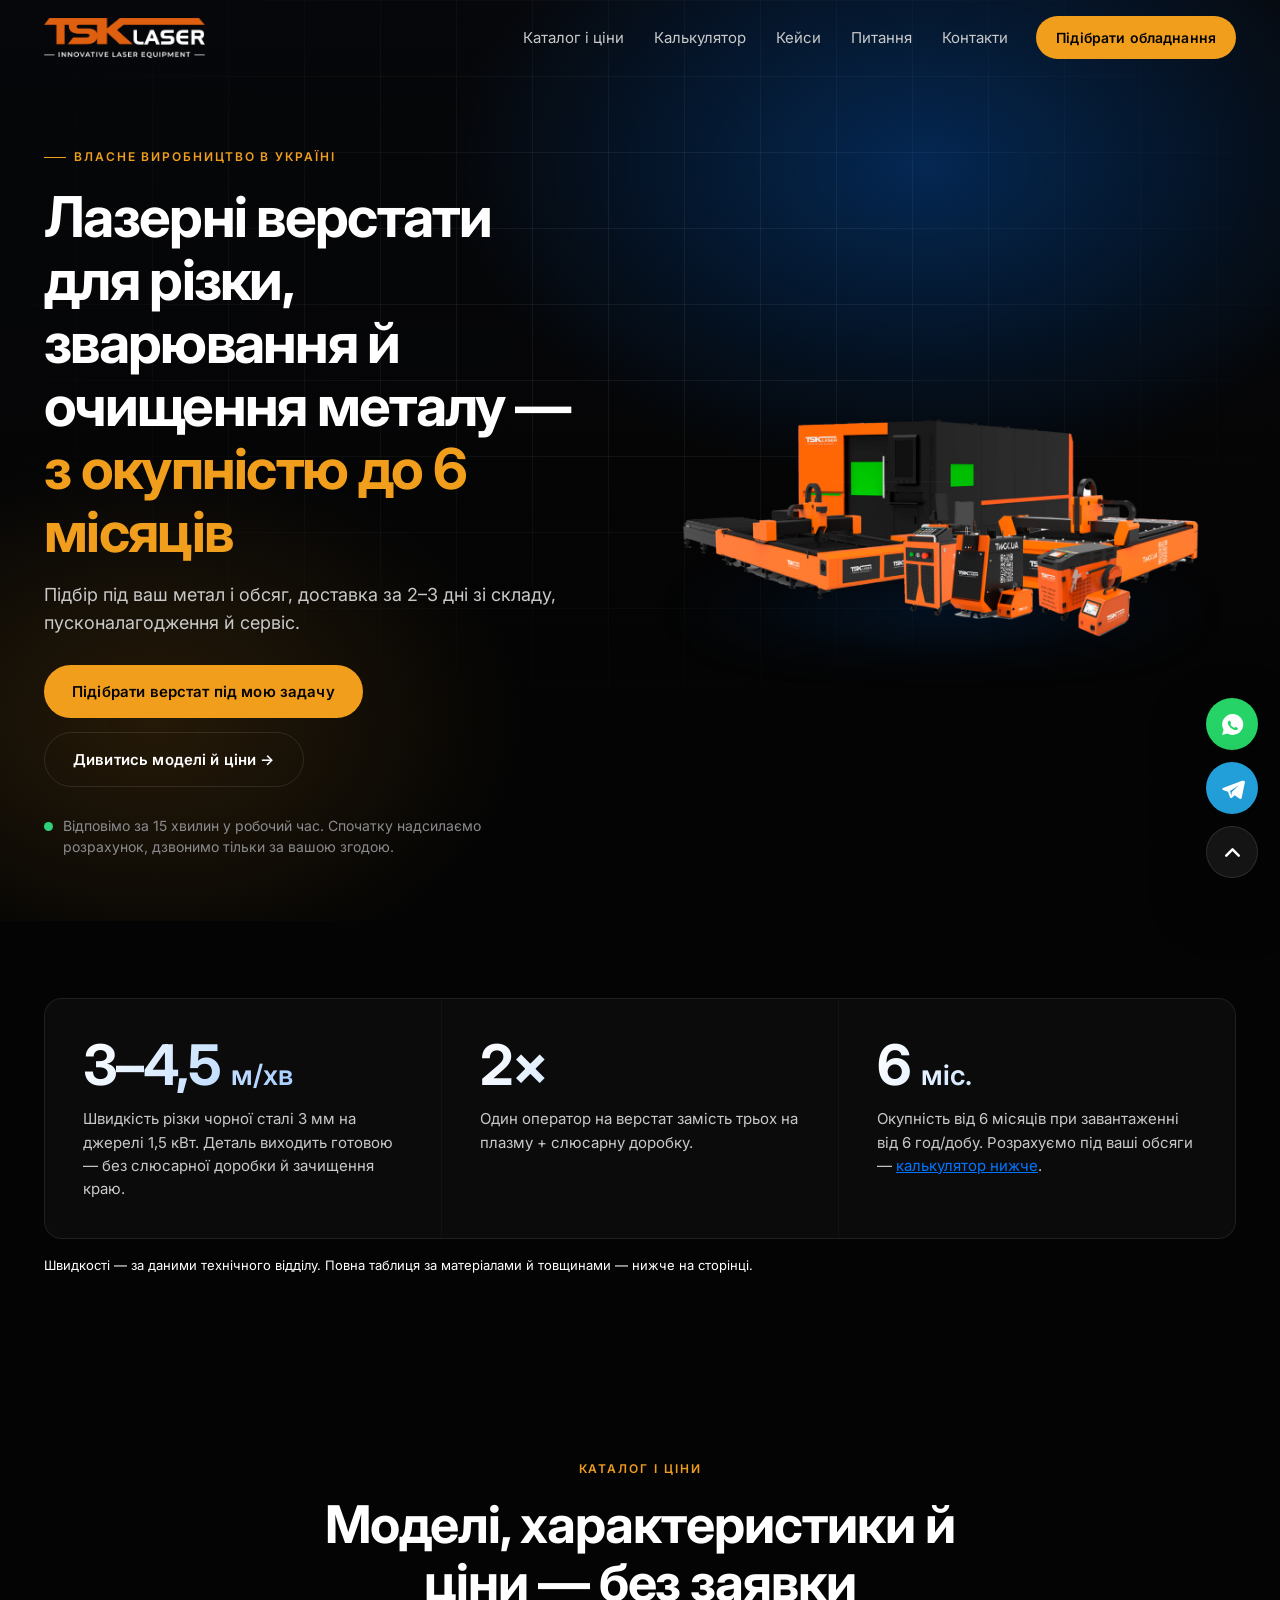
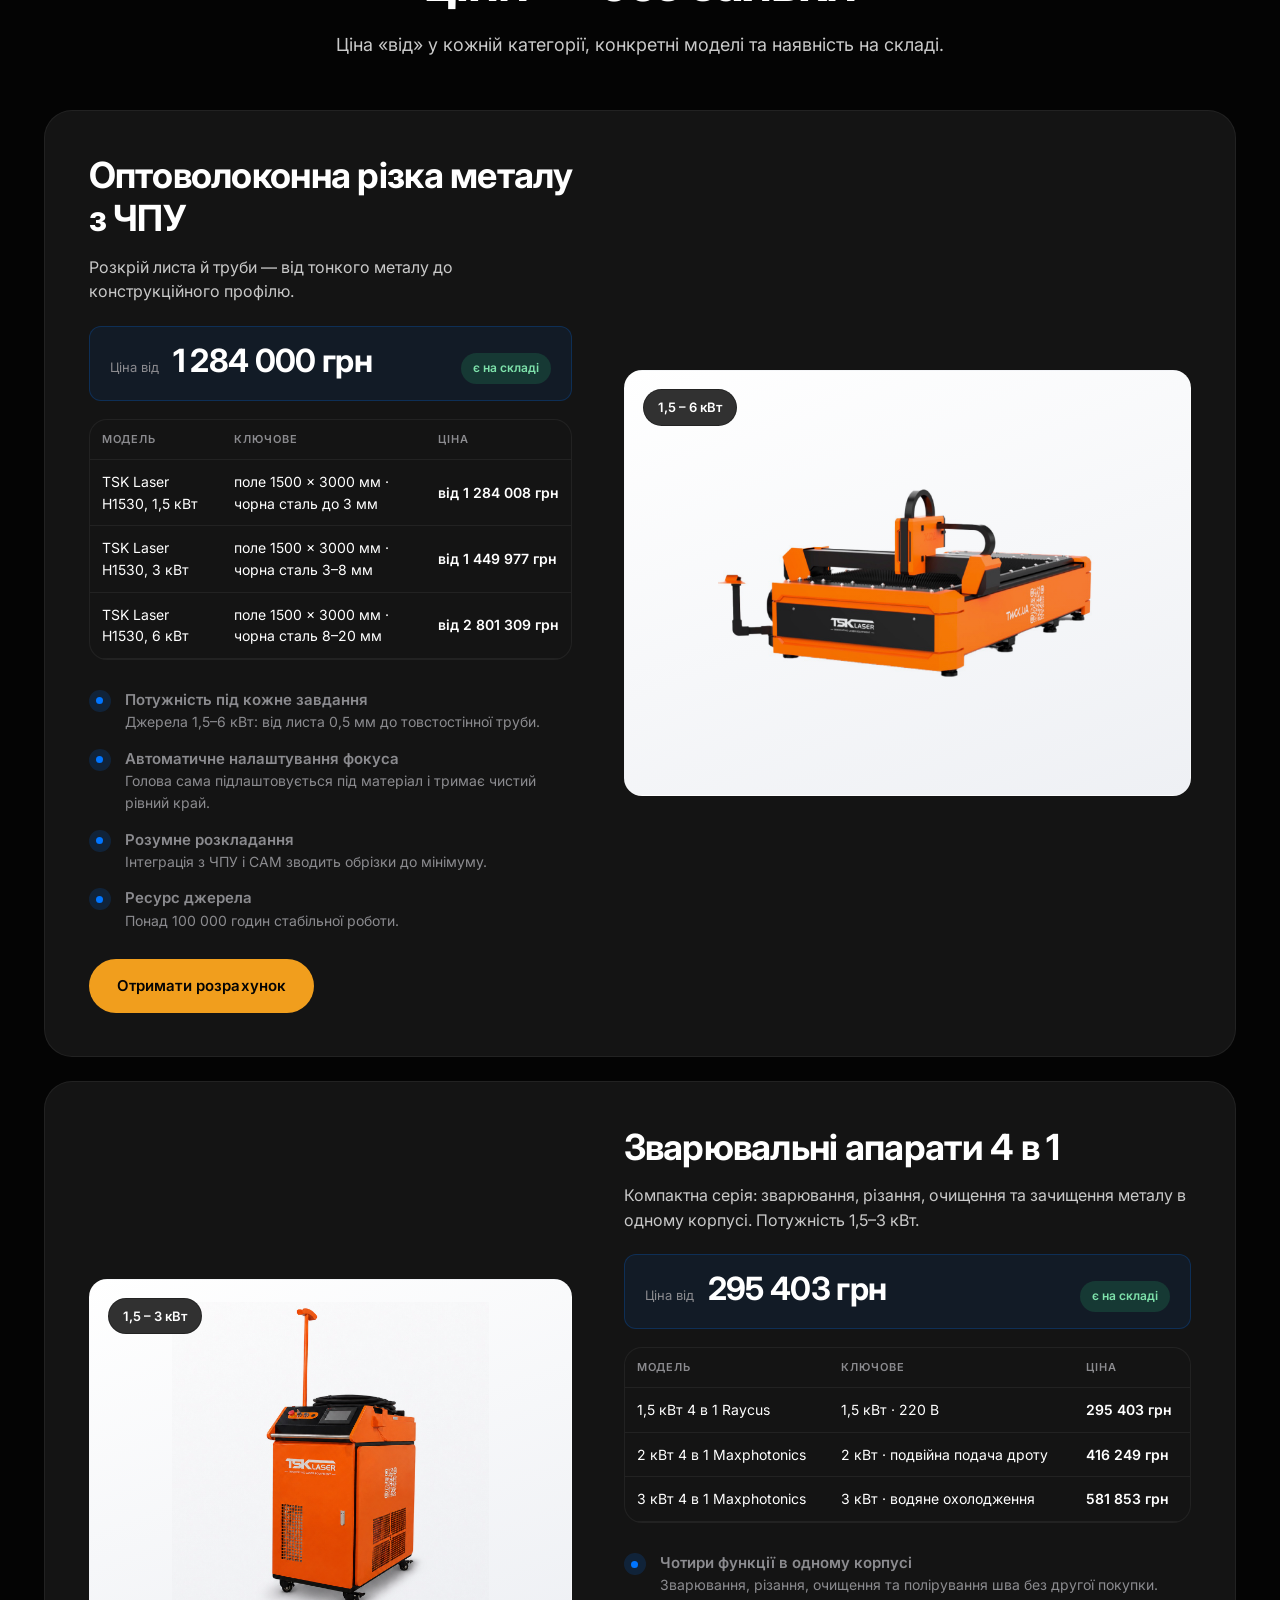
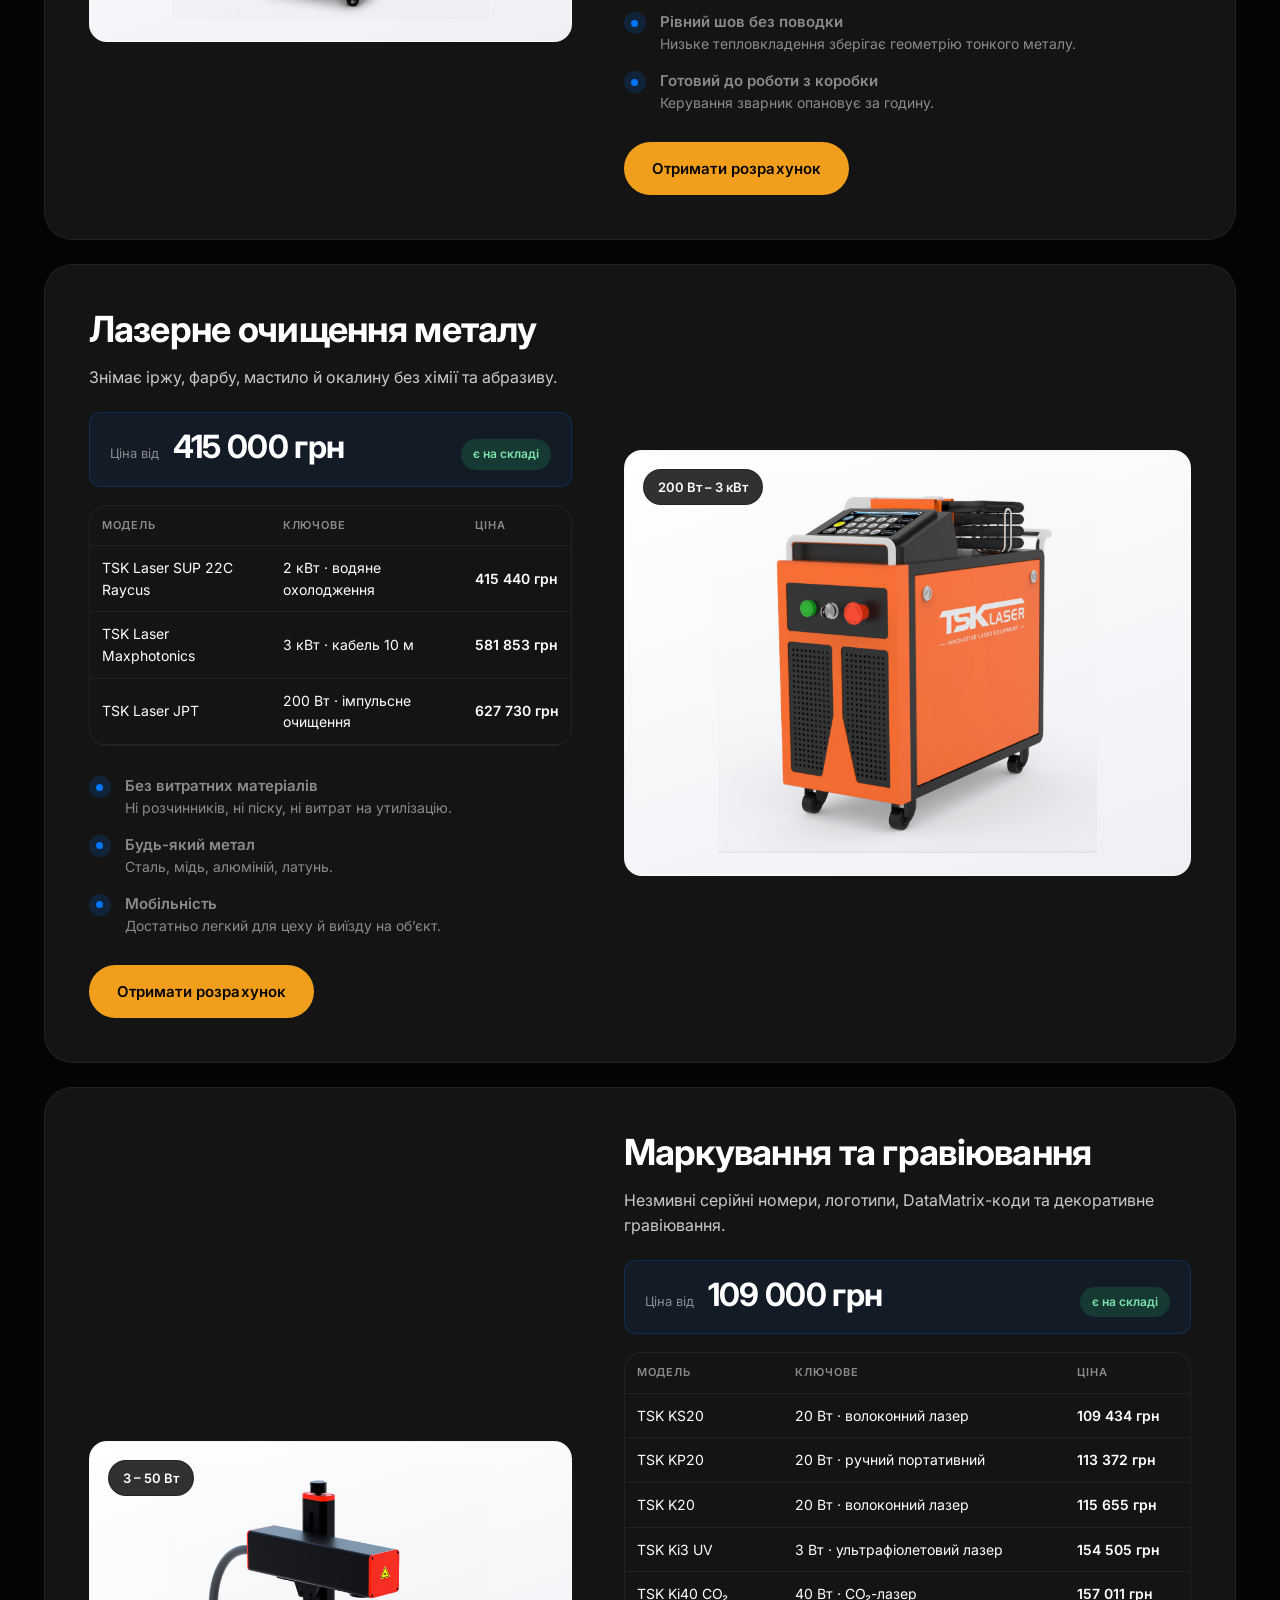
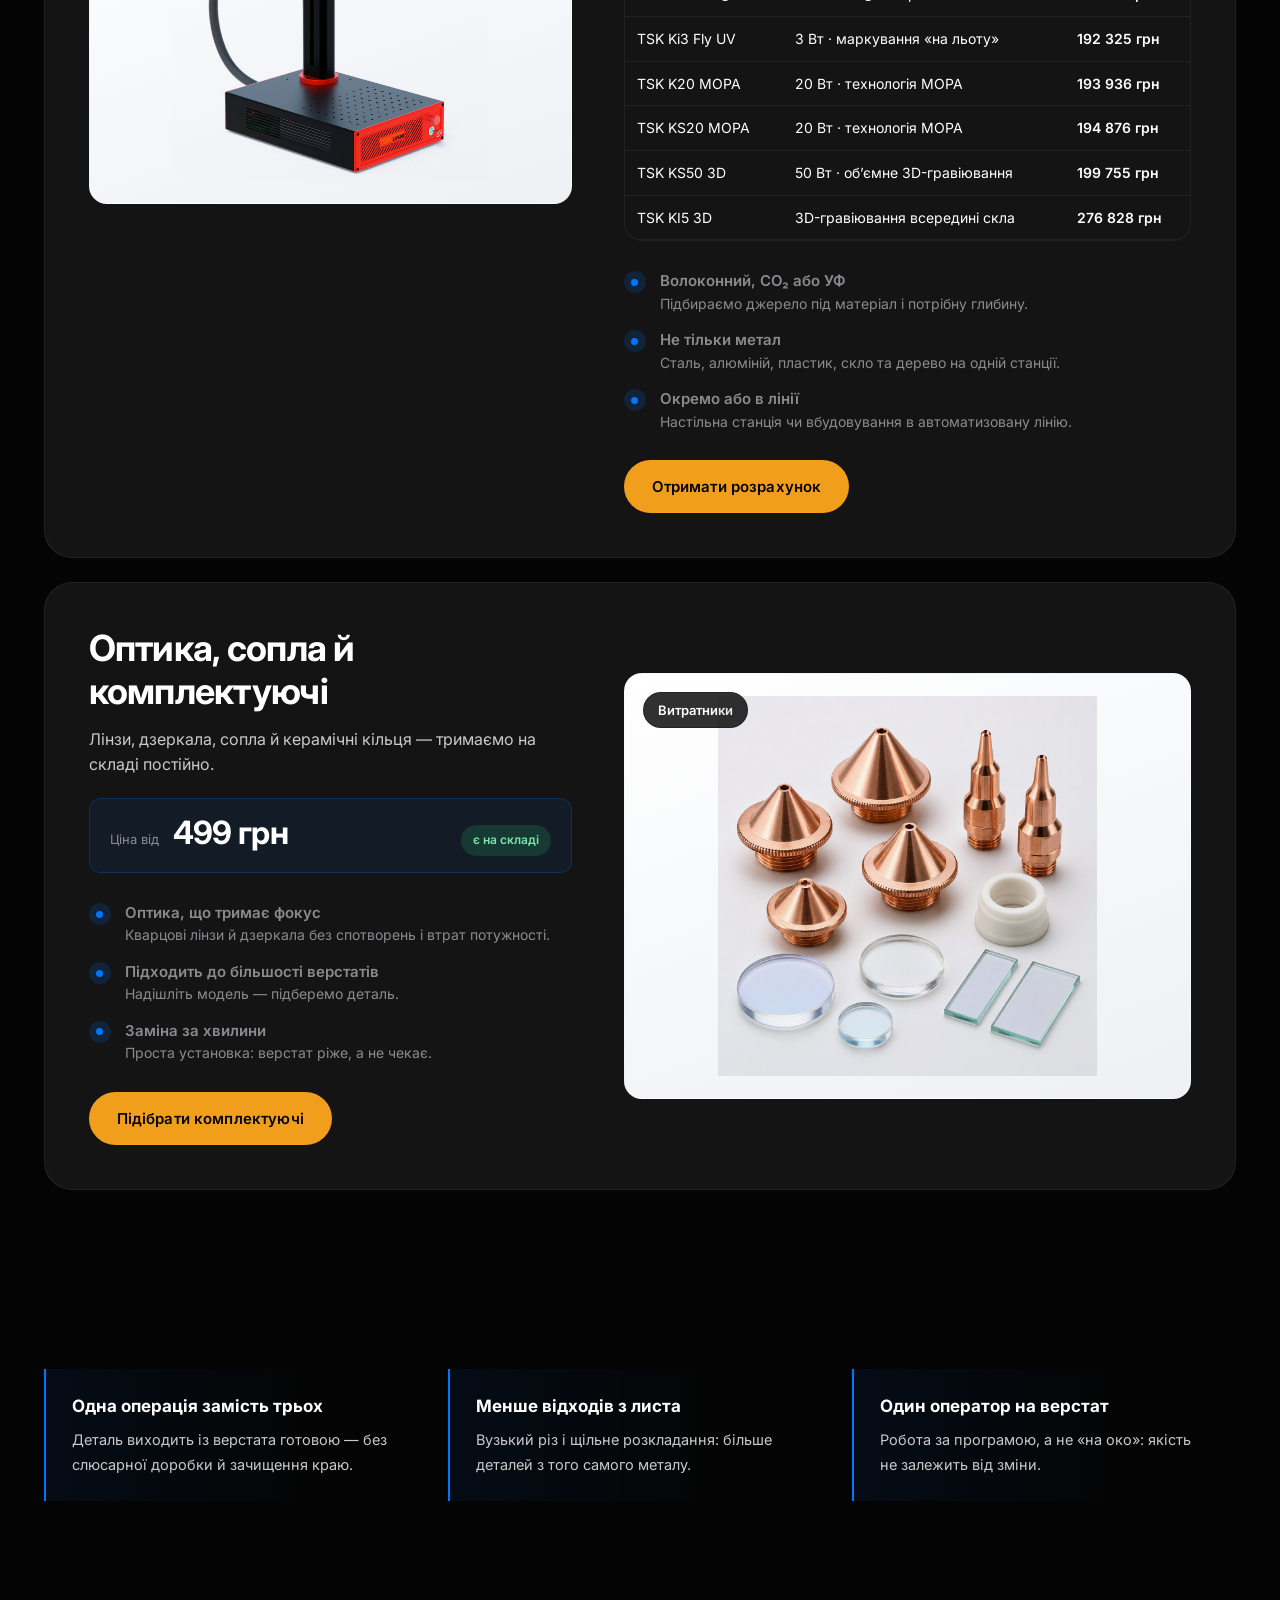
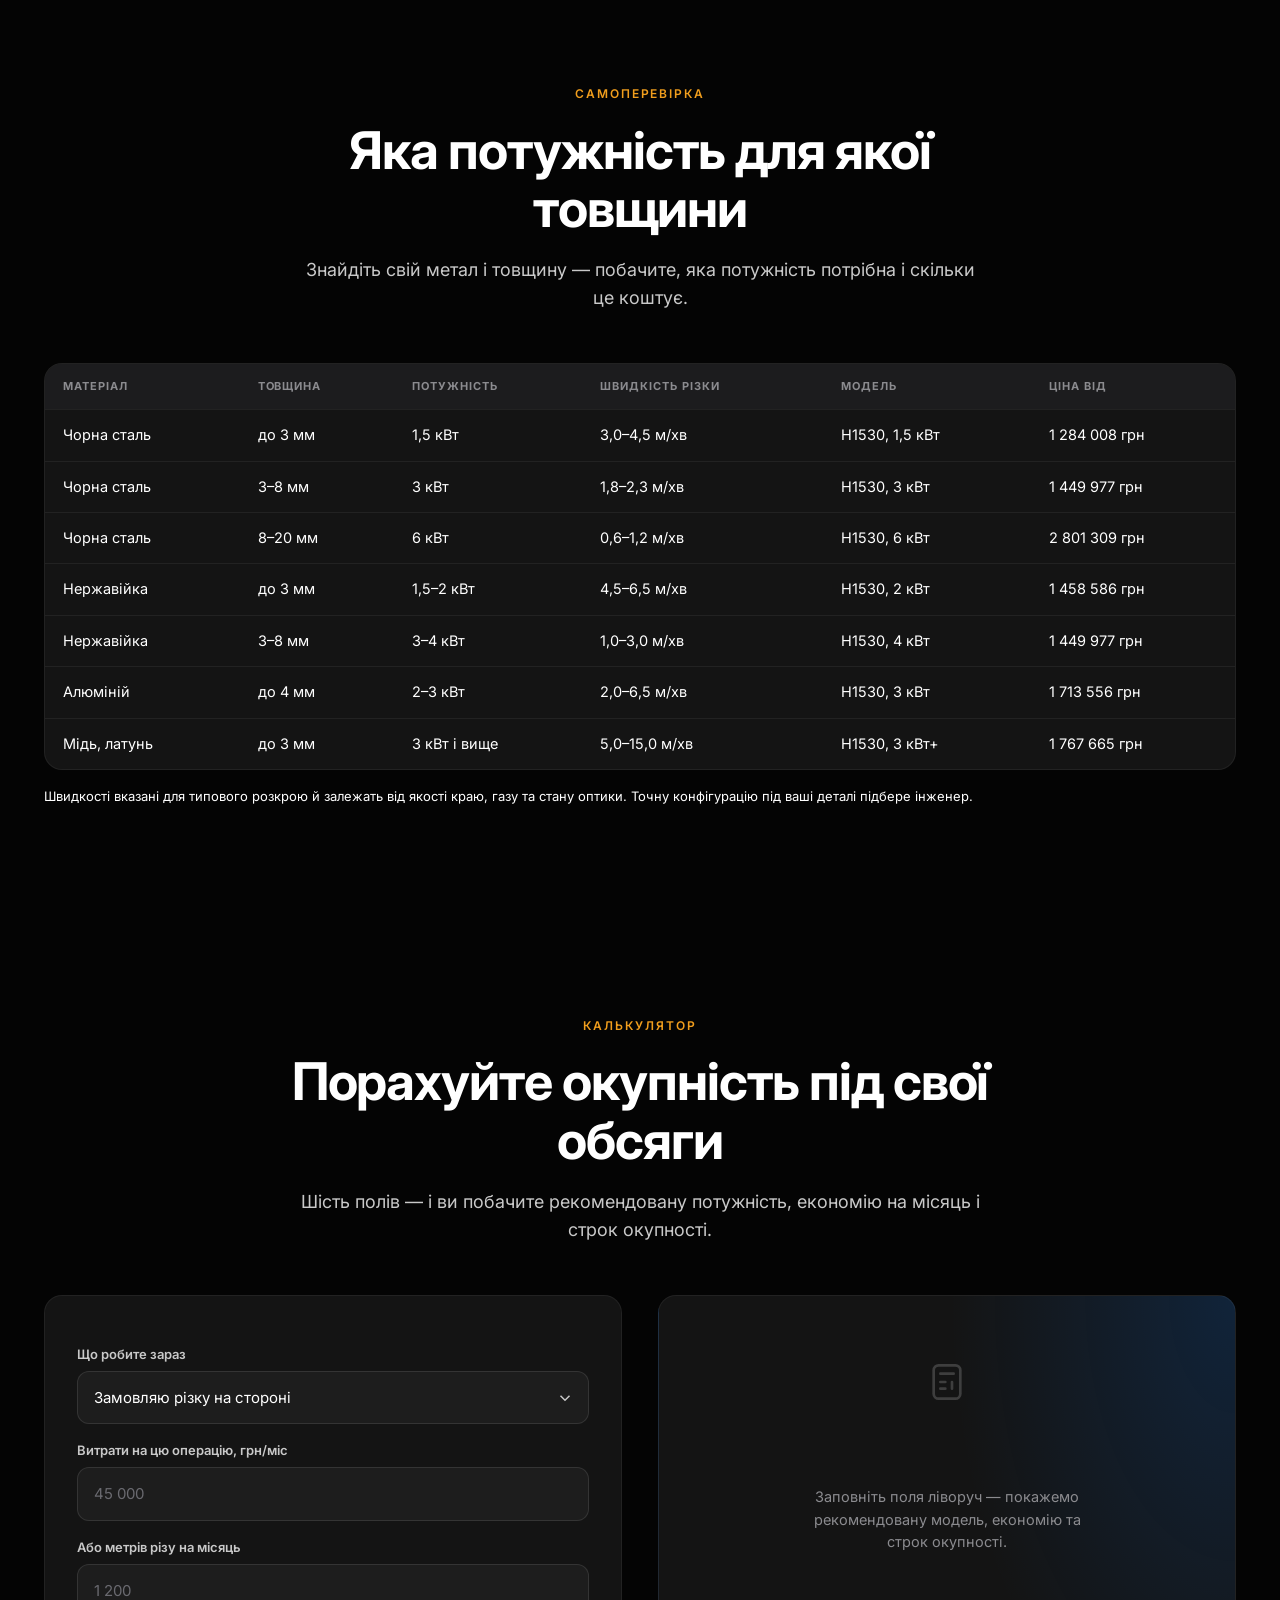
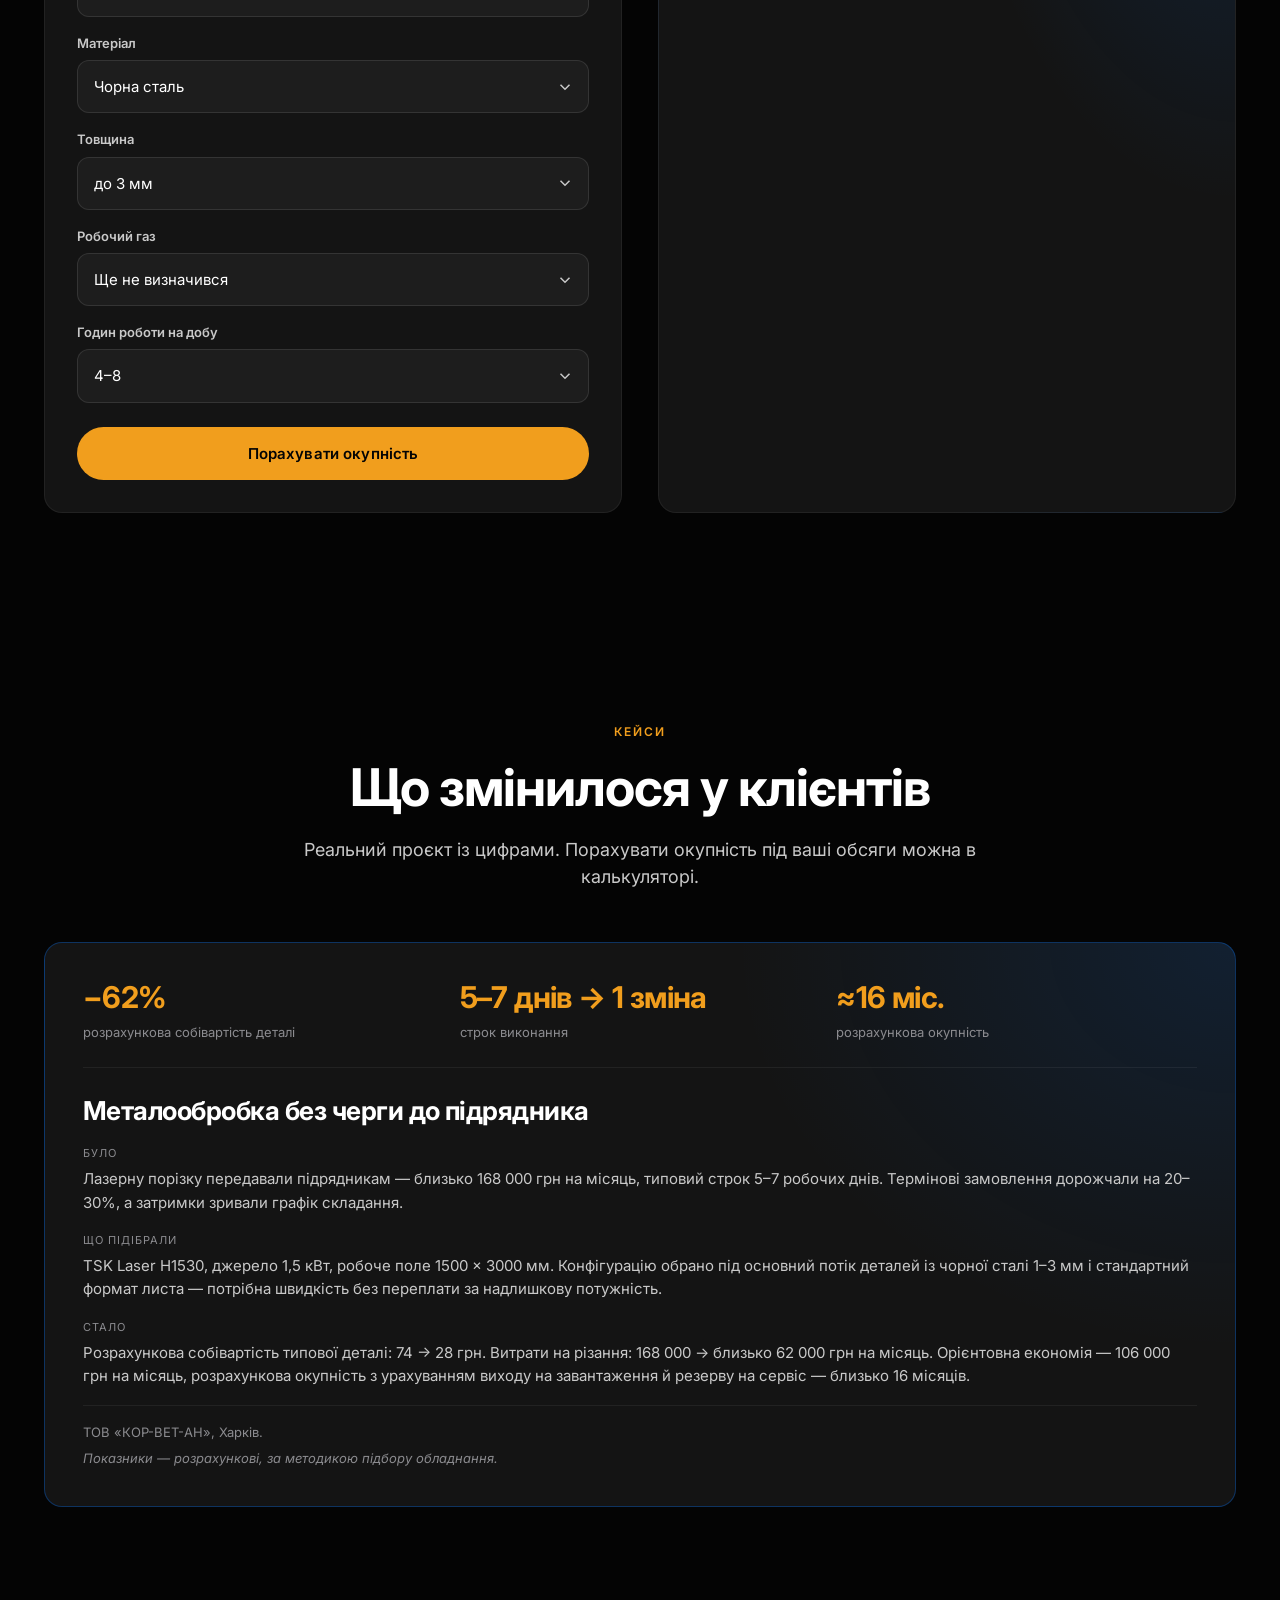
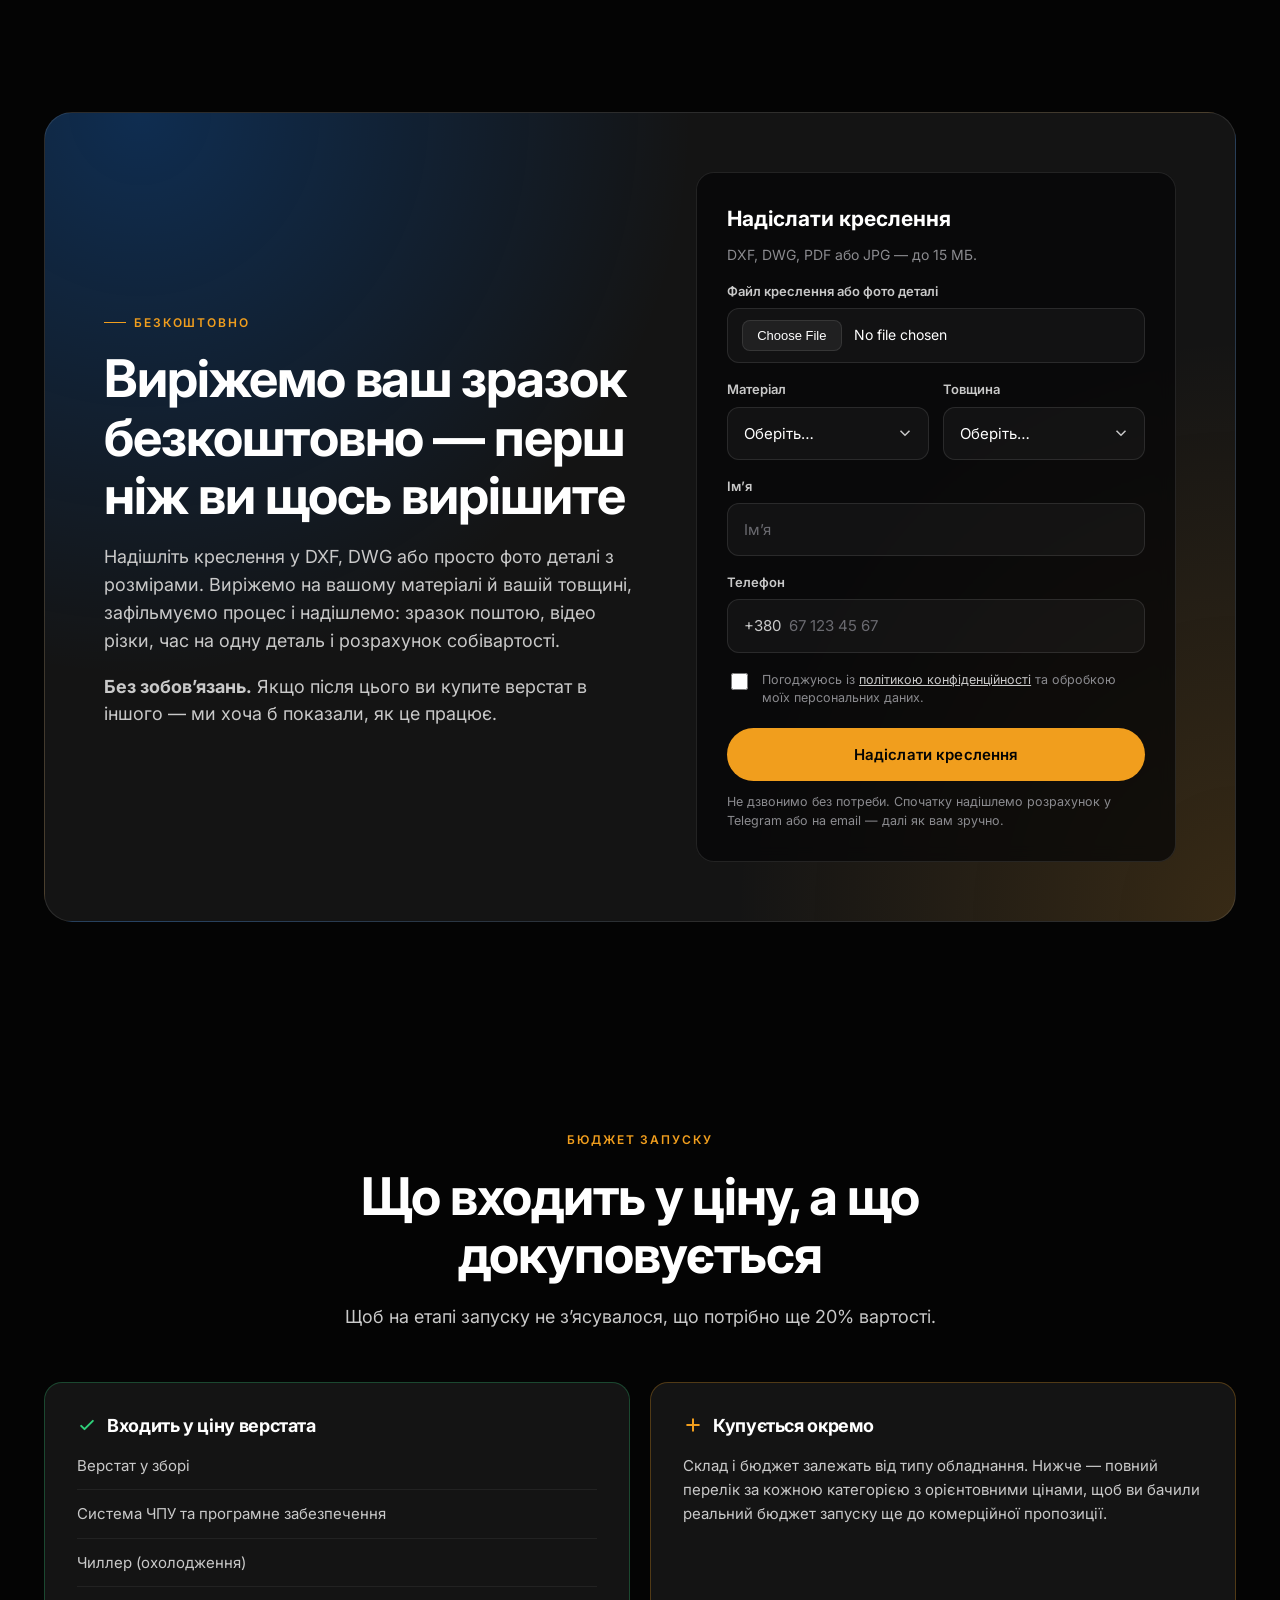
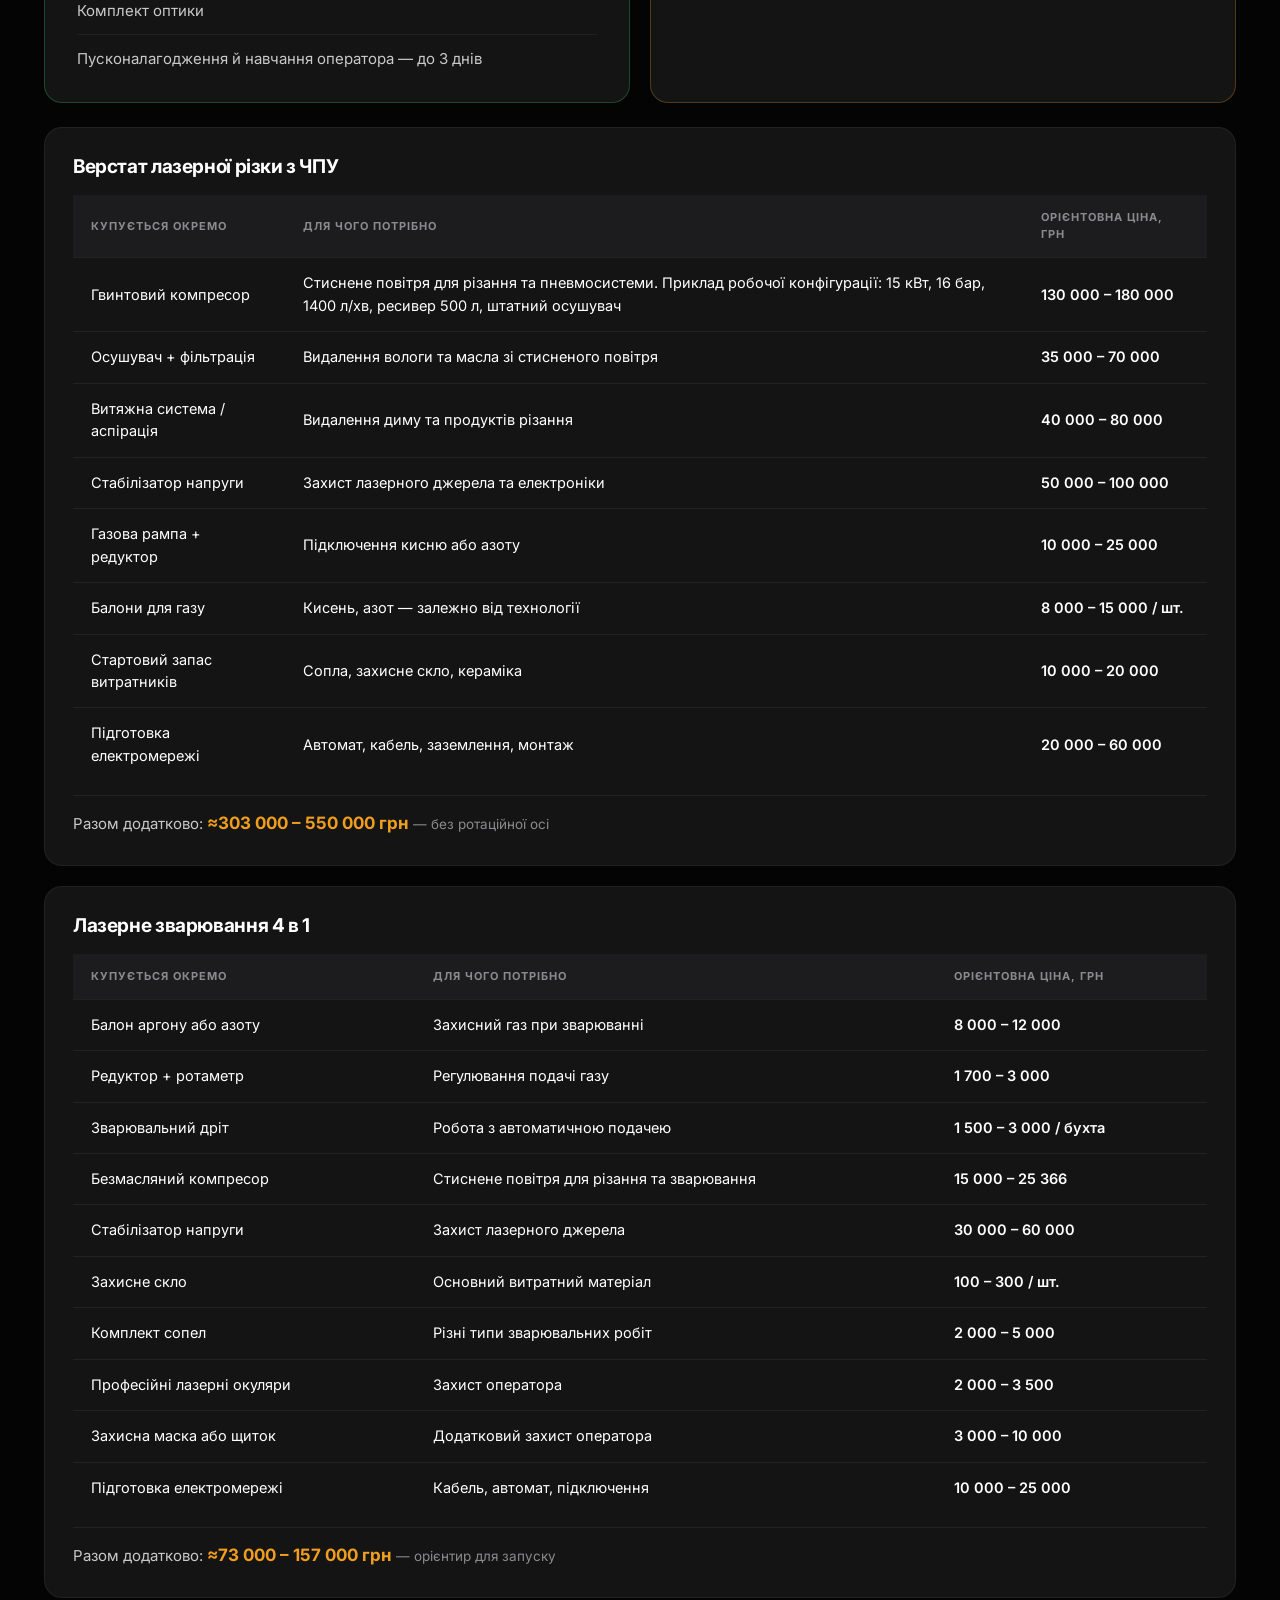
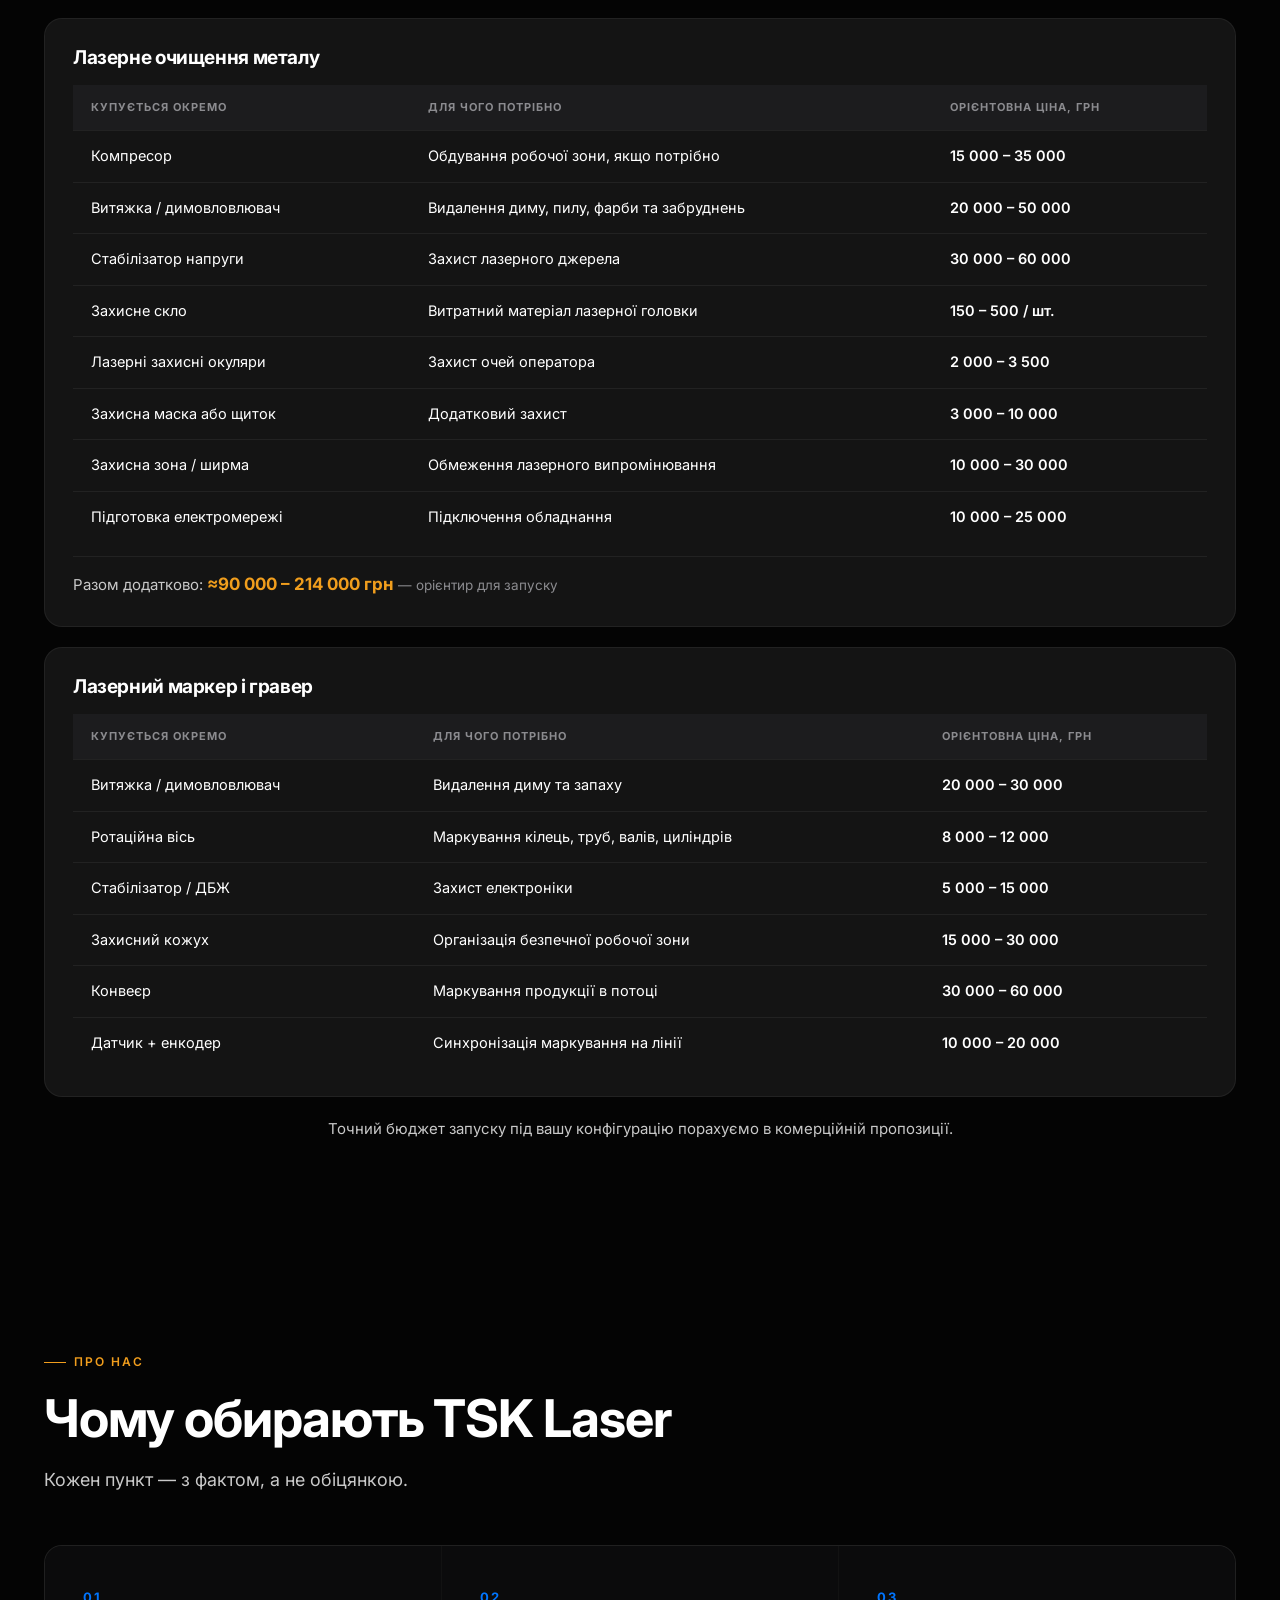
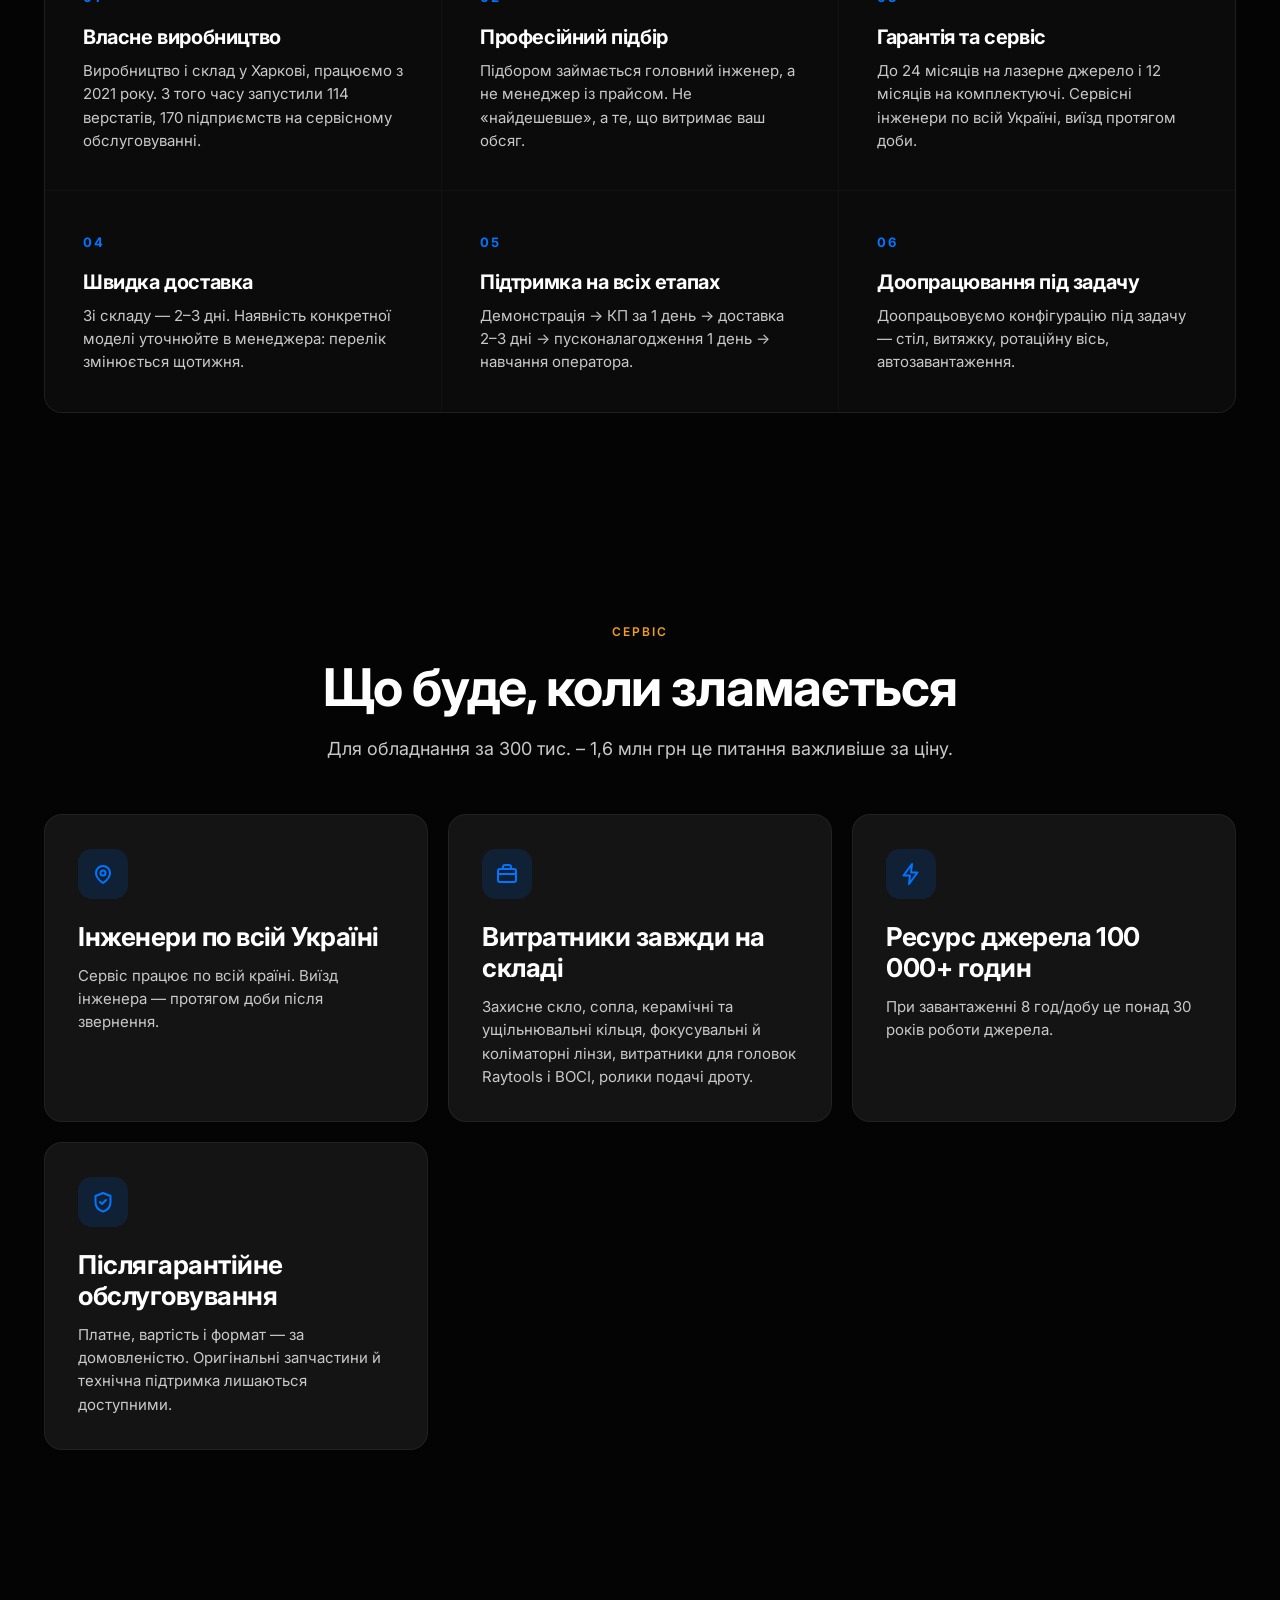
==== commit d9127b8c: "Код +380 постійно видимий у всіх формах Код країни винесено з інпута окремим елементом розмітки: теп" ====
--- a/index.html
+++ b/index.html
@@ -639,7 +639,11 @@
 
             <div class="field">
               <label for="s-phone">Телефон</label>
-              <input id="s-phone" name="phone" type="tel" autocomplete="tel" inputmode="tel" maxlength="17" placeholder="+380 67 123 45 67" required>
+              <div class="field__phone">
+                <span class="field__phone-code" aria-hidden="true">+380</span>
+                <input id="s-phone" name="phone" type="tel" autocomplete="tel" inputmode="tel"
+                       maxlength="12" placeholder="67 123 45 67" required>
+              </div>
               <span class="field__error">Вкажіть український номер: +380 XX XXX XX XX</span>
             </div>
 
@@ -1092,7 +1096,11 @@
 
             <div class="field">
               <label for="f-phone">Телефон <i>*</i></label>
-              <input id="f-phone" name="phone" type="tel" autocomplete="tel" inputmode="tel" maxlength="17" placeholder="+380 67 123 45 67" required>
+              <div class="field__phone">
+                <span class="field__phone-code" aria-hidden="true">+380</span>
+                <input id="f-phone" name="phone" type="tel" autocomplete="tel" inputmode="tel"
+                       maxlength="12" placeholder="67 123 45 67" required>
+              </div>
               <span class="field__error">Вкажіть український номер: +380 XX XXX XX XX</span>
             </div>
 
@@ -1250,7 +1258,11 @@
           </div>
           <div class="field">
             <label for="q-phone">Телефон <i>*</i></label>
-            <input id="q-phone" name="phone" type="tel" autocomplete="tel" inputmode="tel" maxlength="17" placeholder="+380 67 123 45 67" required>
+            <div class="field__phone">
+              <span class="field__phone-code" aria-hidden="true">+380</span>
+              <input id="q-phone" name="phone" type="tel" autocomplete="tel" inputmode="tel"
+                     maxlength="12" placeholder="67 123 45 67" required>
+            </div>
             <span class="field__error">Вкажіть український номер: +380 XX XXX XX XX</span>
           </div>
         </div>
@@ -1303,7 +1315,11 @@
 
       <div class="field">
         <label for="m-phone">Телефон <i>*</i></label>
-        <input id="m-phone" name="phone" type="tel" autocomplete="tel" inputmode="tel" maxlength="17" placeholder="+380 67 123 45 67" required>
+        <div class="field__phone">
+          <span class="field__phone-code" aria-hidden="true">+380</span>
+          <input id="m-phone" name="phone" type="tel" autocomplete="tel" inputmode="tel"
+                 maxlength="12" placeholder="67 123 45 67" required>
+        </div>
         <span class="field__error">Вкажіть український номер: +380 XX XXX XX XX</span>
       </div>
 
--- a/assets/css/style.css
+++ b/assets/css/style.css
@@ -1091,6 +1091,54 @@
 /* --- Обов’язкові поля ----------------------------------------------------- */
 .field label i { color: var(--highlight); font-style: normal; }
 
+/* --- Телефон: нередагований код країни ------------------------------------
+   +380 винесено з інпута окремим елементом. Поки код був усередині значення,
+   його неможливо було відрізнити від набраного людиною: набір 0671234567
+   у полі з підставленим кодом перетворювався на +380 06 712 34 56.
+   Тепер в інпуті лишаються тільки 9 абонентських цифр — плутанина зникає
+   за побудовою, а обгортка виглядає як єдине поле.
+   -------------------------------------------------------------------------- */
+.field__phone {
+  display: flex;
+  align-items: center;
+  gap: 8px;
+  padding: 14px 16px;
+  background: rgba(255, 255, 255, .04);
+  border: 1px solid var(--line);
+  border-radius: var(--radius-sm);
+  transition: border-color .22s var(--ease), background-color .22s var(--ease);
+}
+
+.field__phone:focus-within {
+  border-color: var(--accent);
+  background: rgba(0, 117, 255, .07);
+}
+
+.field.has-error .field__phone { border-color: #fd3810; }
+
+.field__phone-code {
+  flex: 0 0 auto;
+  font-size: 15px;
+  color: var(--muted);
+  user-select: none;
+}
+
+/* інпут усередині обгортки не має власної рамки — рамку малює обгортка */
+.field__phone input[type="tel"] {
+  flex: 1 1 auto;
+  min-width: 0;
+  padding: 0;
+  border: 0;
+  border-radius: 0;
+  background: none;
+}
+
+.field__phone input[type="tel"]:focus {
+  outline: none;
+  border: 0;
+  background: none;
+}
+
 .field-row { display: grid; grid-template-columns: minmax(0, 1fr) minmax(0, 1fr); gap: 14px; }
 .field-row .field { margin-top: 16px; }
 
@@ -1895,7 +1943,6 @@
 .thanks__card b { font-size: 16px; }
 .thanks__card span { font-size: 13.5px; color: var(--muted-2); }
 .thanks__card em { margin-top: auto; font-style: normal; }
-.thanks__card--video { border-style: dashed; border-color: rgba(241, 158, 29, .3); }
 
 .thanks__foot {
   display: flex;
